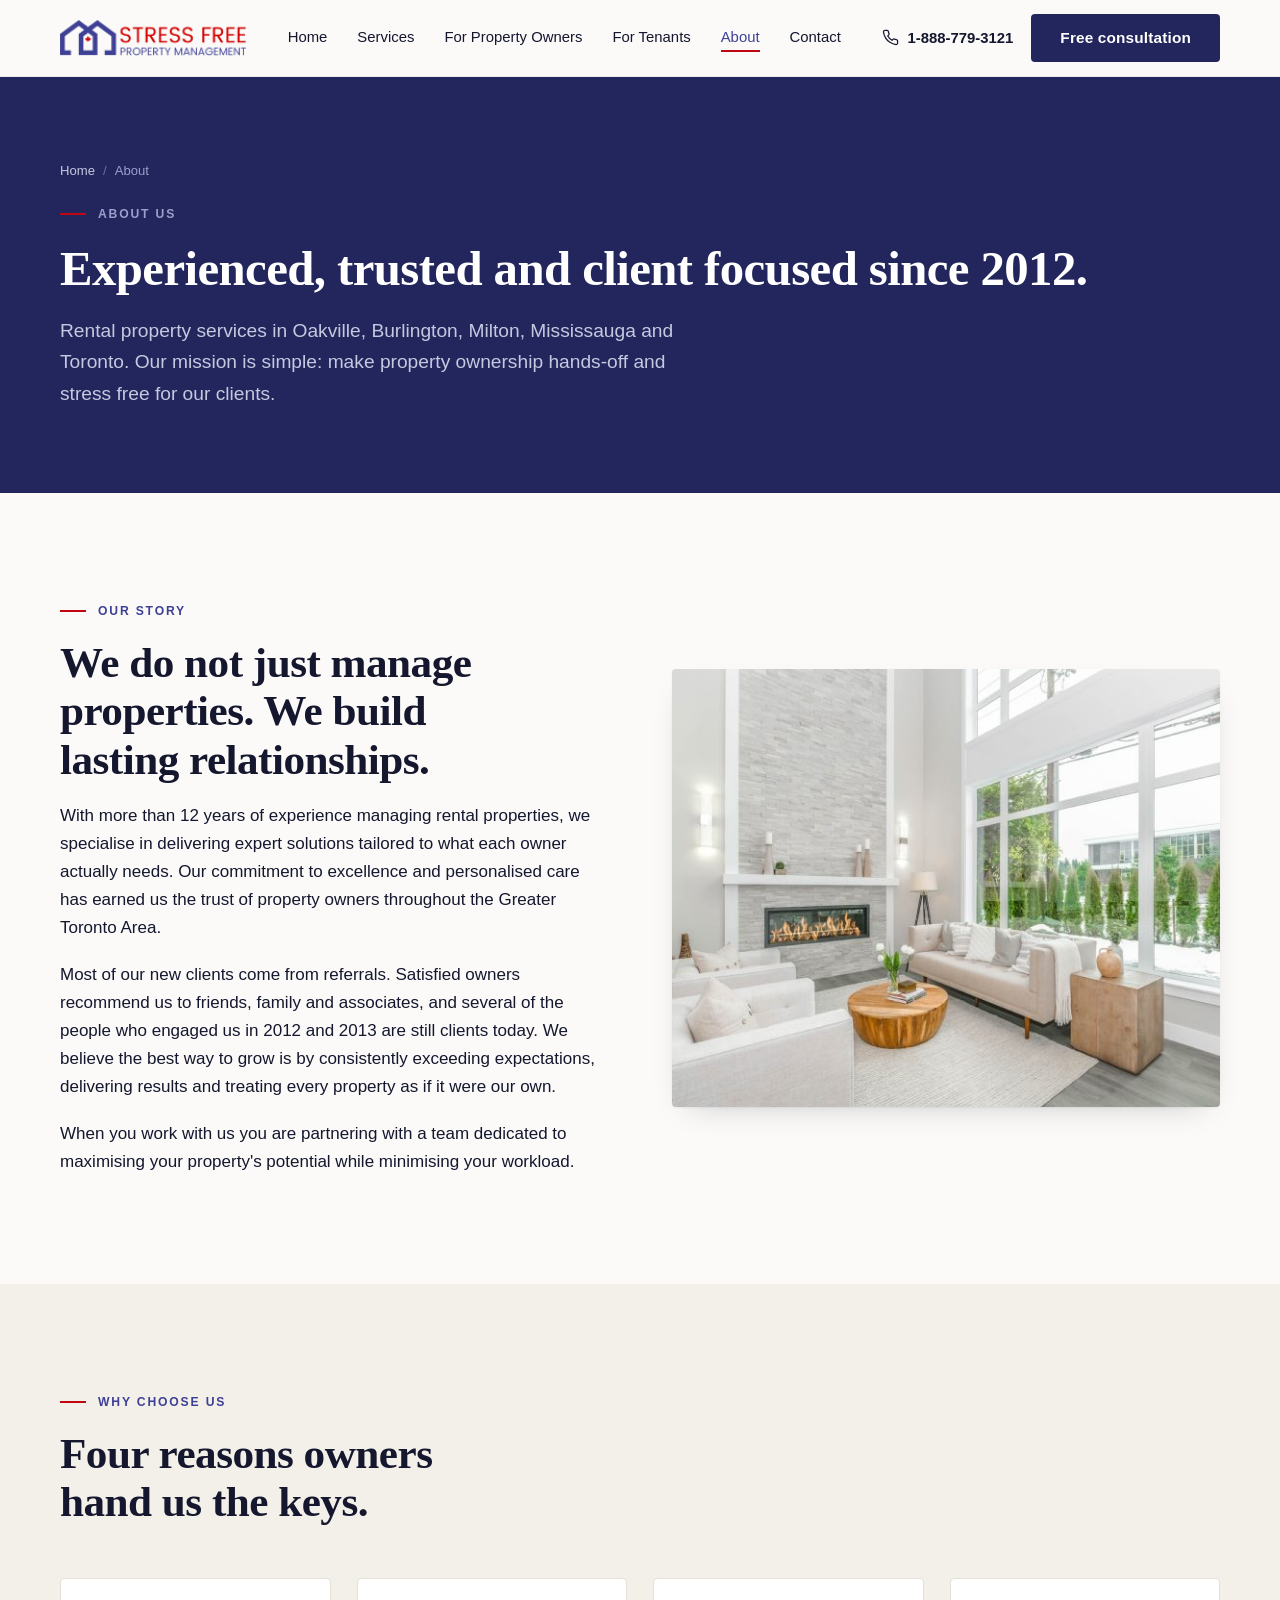
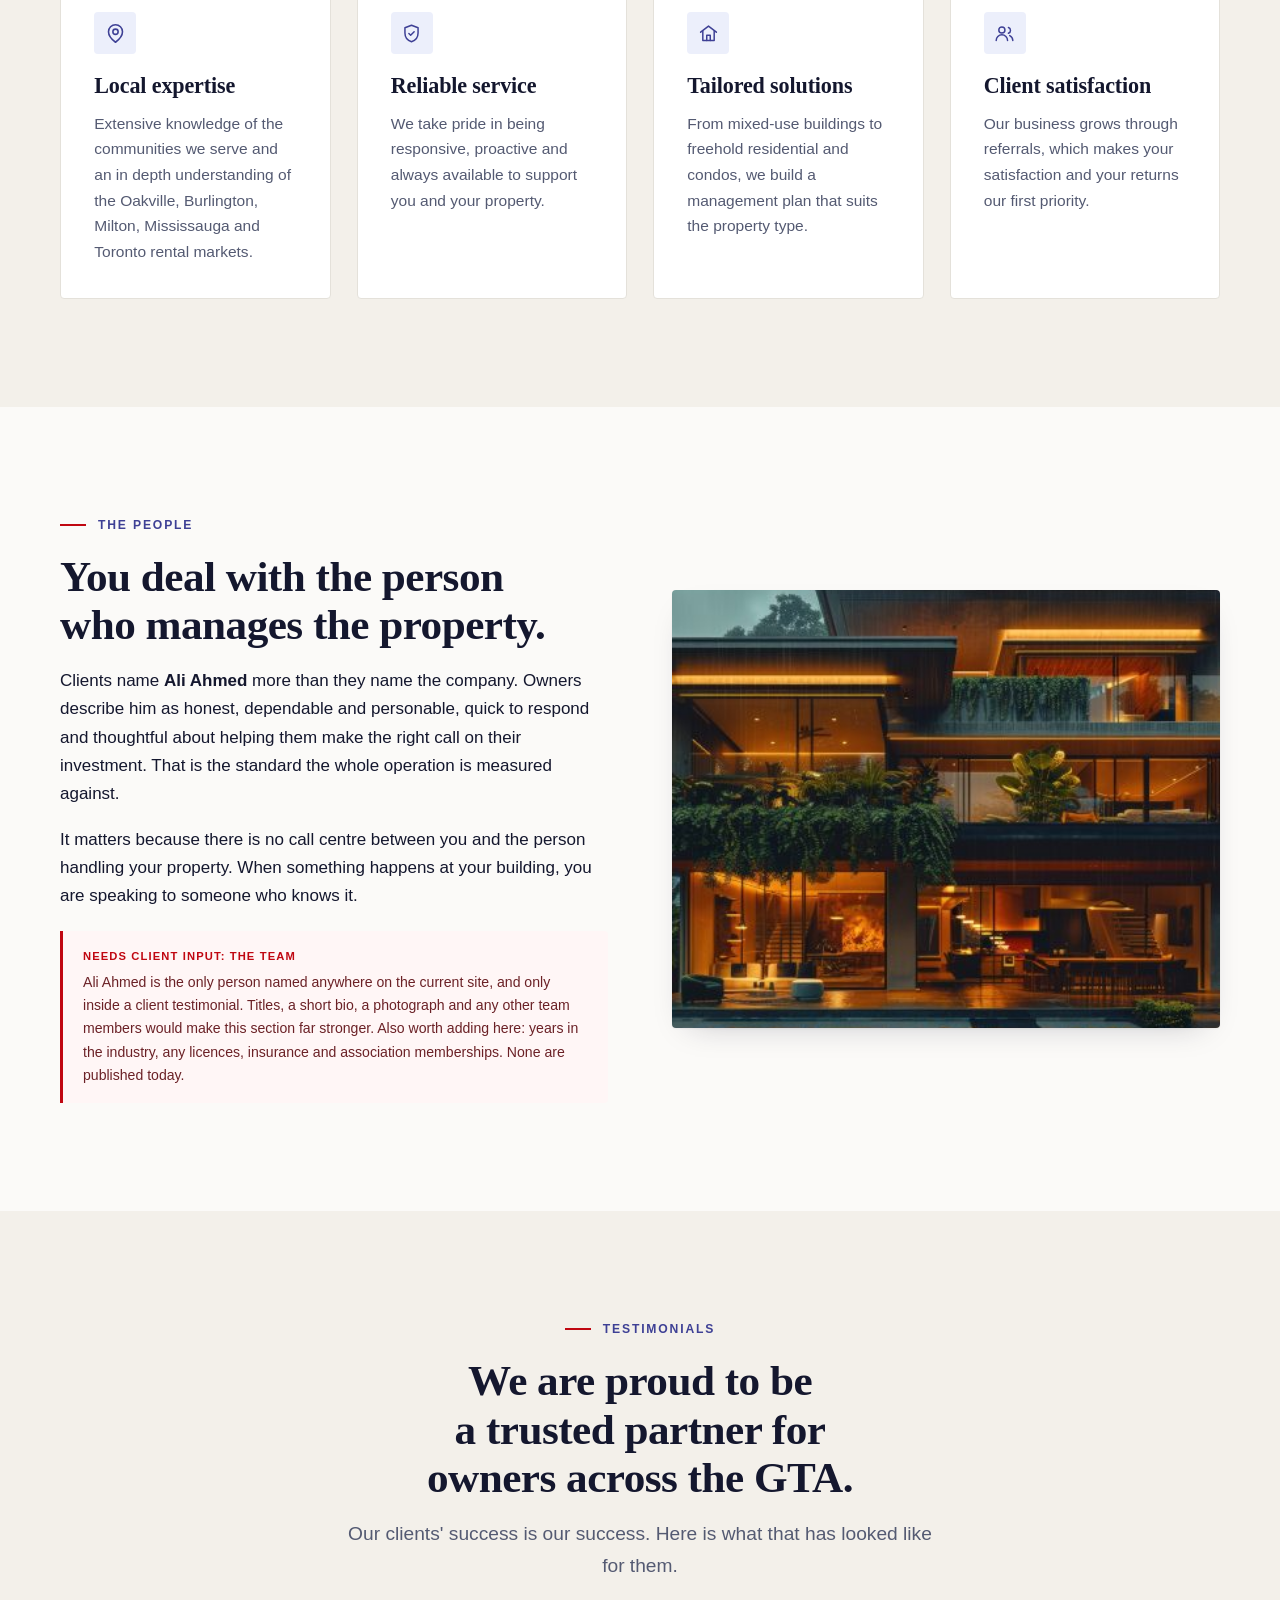
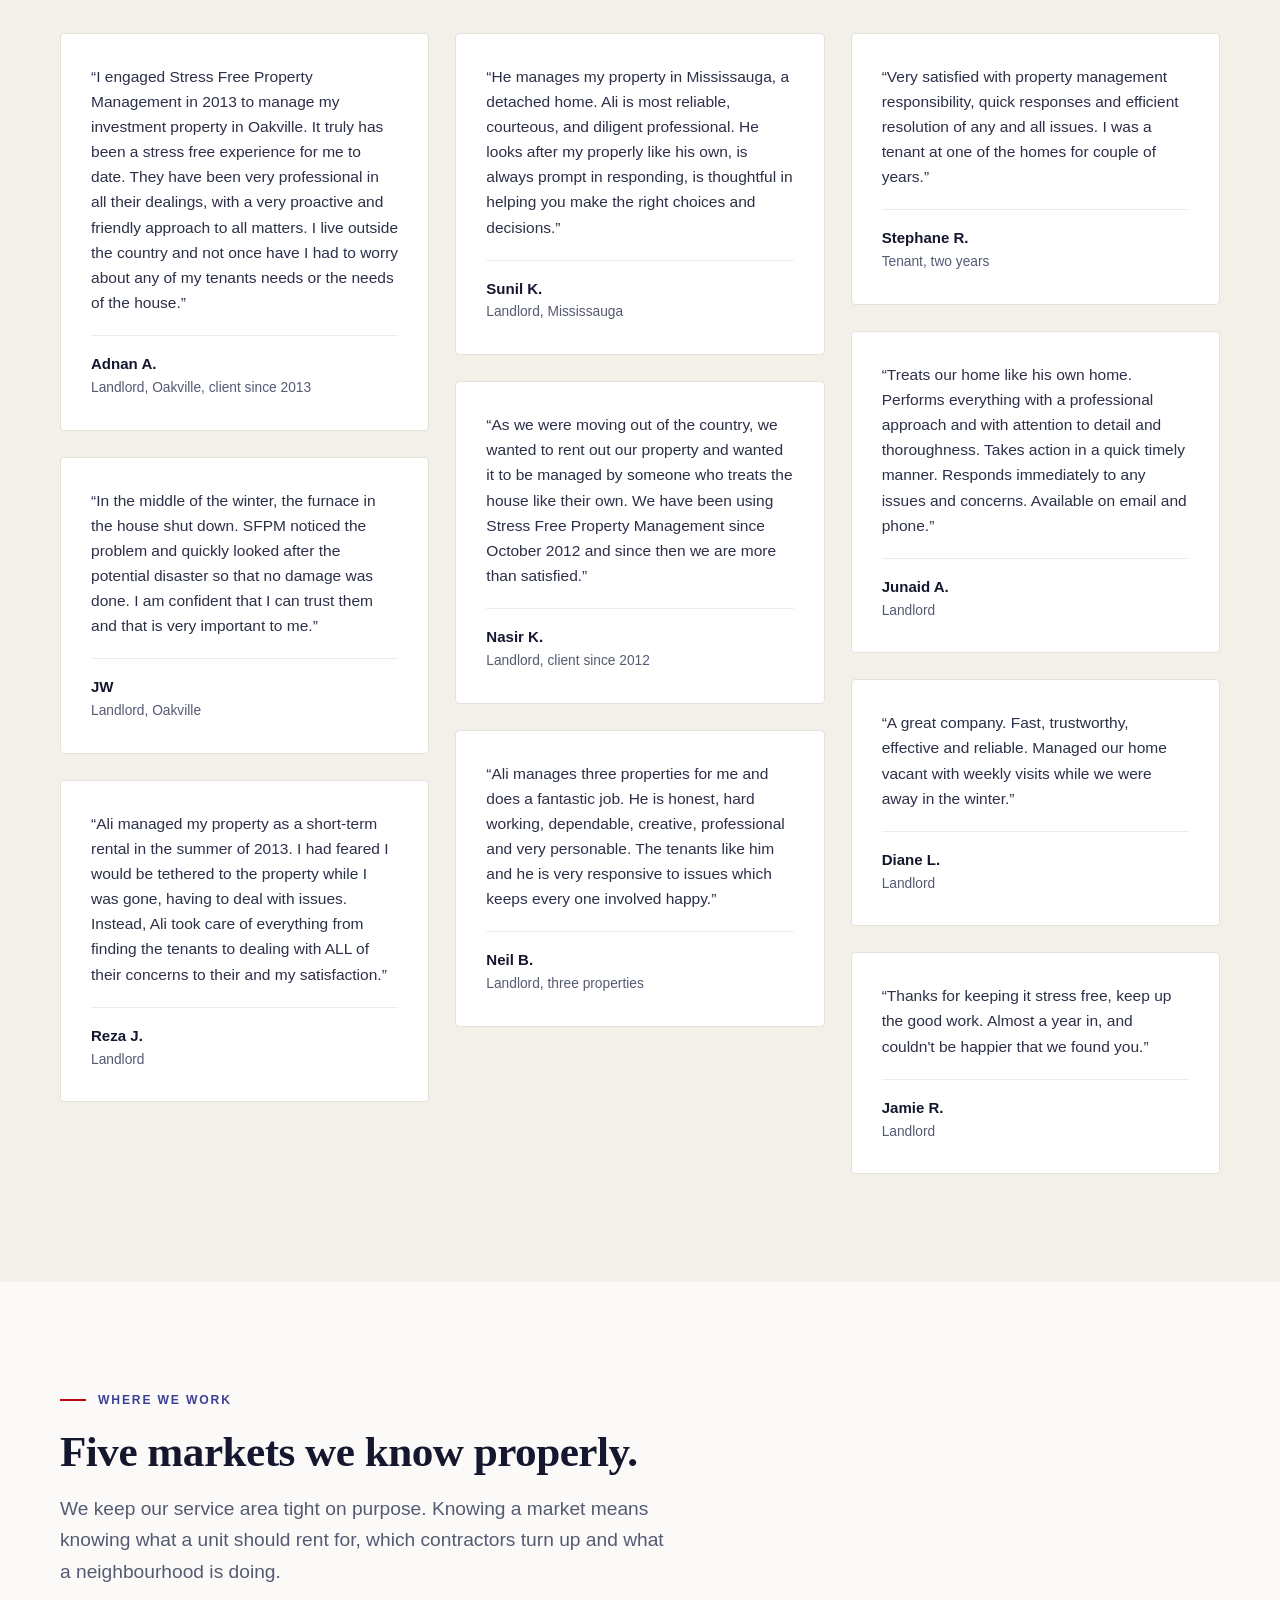
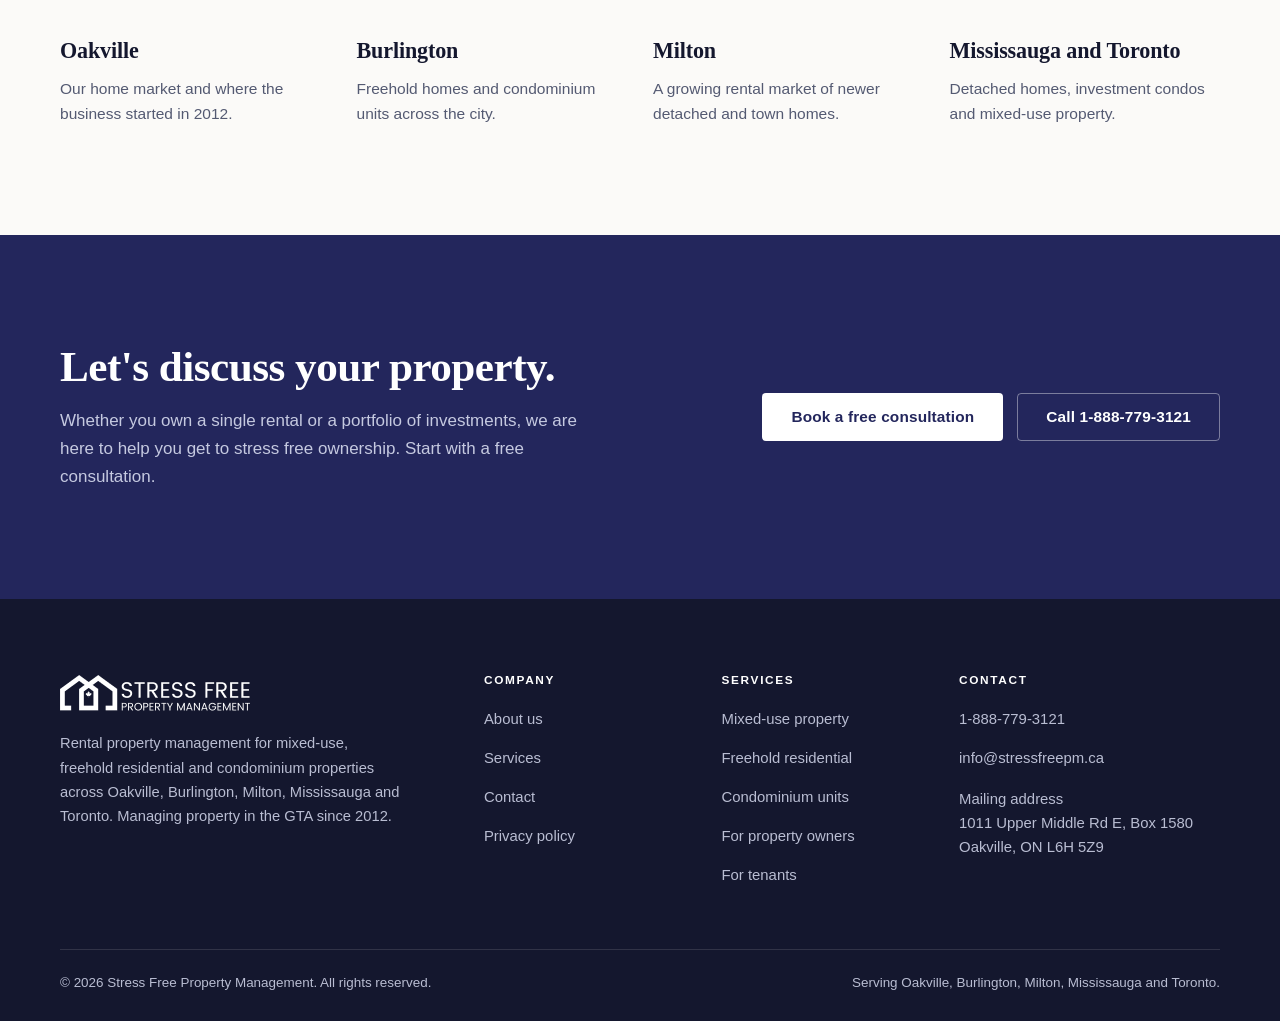
==== about.html @ bcfaf3e9 "Stress Free Property Management - proposed website" ====
<!DOCTYPE html>
<html lang="en-CA">
<head>
<meta charset="utf-8">
<meta name="viewport" content="width=device-width, initial-scale=1">
<title>About Stress Free Property Management | Oakville &amp; GTA Since 2012</title>
<meta name="description" content="Rental property management in Oakville, Burlington, Milton, Mississauga and Toronto since 2012. Referral led, client focused, and trusted by owners who live across the world.">
<link rel="canonical" href="https://stressfreepm.ca/about.html">
<meta name="theme-color" content="#23265c">
<link rel="icon" href="assets/images/favicon.png" type="image/png">

<meta property="og:type" content="website">
<meta property="og:site_name" content="Stress Free Property Management">
<meta property="og:locale" content="en_CA">
<meta property="og:title" content="About Stress Free Property Management | Oakville &amp; GTA Since 2012">
<meta property="og:description" content="Rental property management in Oakville, Burlington, Milton, Mississauga and Toronto since 2012. Referral led, client focused, and trusted by owners who live across the world.">
<meta property="og:url" content="https://stressfreepm.ca/about.html">
<meta property="og:image" content="https://stressfreepm.ca/assets/images/social-preview.jpg">
<meta property="og:image:width" content="1200">
<meta property="og:image:height" content="630">
<meta property="og:image:alt" content="Stress Free Property Management, rental property management across Oakville and the GTA">
<meta name="twitter:card" content="summary_large_image">
<meta name="twitter:title" content="About Stress Free Property Management | Oakville &amp; GTA Since 2012">
<meta name="twitter:description" content="Rental property management in Oakville, Burlington, Milton, Mississauga and Toronto since 2012. Referral led, client focused, and trusted by owners who live across the world.">
<meta name="twitter:image" content="https://stressfreepm.ca/assets/images/social-preview.jpg">

<link rel="stylesheet" href="assets/css/styles.css">
  <script type="application/ld+json">
  {
    "@context": "https://schema.org",
    "@type": "RealEstateAgent",
    "@id": "https://stressfreepm.ca/#organisation",
    "name": "Stress Free Property Management",
    "legalName": "Stress Free Property Management Inc.",
    "description": "Rental property management for mixed-use, freehold residential and condominium properties in Oakville, Burlington, Milton, Mississauga and Toronto.",
    "url": "https://stressfreepm.ca/",
    "telephone": "+1-888-779-3121",
    "email": "info@stressfreepm.ca",
    "logo": "https://stressfreepm.ca/assets/images/logo.png",
    "image": "https://stressfreepm.ca/assets/images/social-preview.jpg",
    "foundingDate": "2012",
    "priceRange": "$$",
    "address": {
      "@type": "PostalAddress",
      "streetAddress": "1011 Upper Middle Rd E, Box 1580",
      "addressLocality": "Oakville",
      "addressRegion": "ON",
      "postalCode": "L6H 5Z9",
      "addressCountry": "CA"
    },
    "areaServed": [
      { "@type": "City", "name": "Oakville" },
      { "@type": "City", "name": "Burlington" },
      { "@type": "City", "name": "Milton" },
      { "@type": "City", "name": "Mississauga" },
      { "@type": "City", "name": "Toronto" }
    ],
    "knowsAbout": ["Rental property management", "Tenant screening", "Rent collection", "Property maintenance coordination"],
    "hasOfferCatalog": {
      "@type": "OfferCatalog",
      "name": "Property management services",
      "itemListElement": [
        { "@type": "Offer", "itemOffered": { "@type": "Service", "name": "Mixed-use property management" } },
        { "@type": "Offer", "itemOffered": { "@type": "Service", "name": "Freehold residential management" } },
        { "@type": "Offer", "itemOffered": { "@type": "Service", "name": "Condominium unit management" } }
      ]
    }
  }
  </script>
  <script type="application/ld+json">
  {
    "@context": "https://schema.org",
    "@type": "BreadcrumbList",
    "itemListElement": [
      { "@type": "ListItem", "position": 1, "name": "Home", "item": "https://stressfreepm.ca/" },
      { "@type": "ListItem", "position": 2, "name": "About", "item": "https://stressfreepm.ca/about.html" }
    ]
  }
  </script>
</head>
<body>
  <a class="skip-link" href="#main">Skip to main content</a>

  <header class="site-header">
    <div class="shell header-inner">
      <a class="brand" href="index.html" aria-label="Stress Free Property Management, home">
        <img src="assets/images/logo.png" alt="Stress Free Property Management" width="178" height="34">
      </a>

      <nav class="nav" id="primary-nav" aria-label="Primary">
          <a href="index.html">Home</a>
          <a href="services.html">Services</a>
          <a href="property-owners.html">For Property Owners</a>
          <a href="tenants.html">For Tenants</a>
          <a href="about.html" aria-current="page">About</a>
          <a href="contact.html">Contact</a>
        <a class="btn btn--primary" href="contact.html">Book a free consultation</a>
      </nav>

      <div class="header-actions">
        <a class="header-phone" href="tel:+18887793121" aria-label="Call Stress Free Property Management on 1-888-779-3121"><svg viewBox="0 0 24 24" fill="none" stroke="currentColor" stroke-width="1.8" stroke-linecap="round" stroke-linejoin="round" aria-hidden="true"><path d="M22 16.9v3a2 2 0 0 1-2.2 2 19.8 19.8 0 0 1-8.6-3.1 19.5 19.5 0 0 1-6-6A19.8 19.8 0 0 1 2.1 4.2 2 2 0 0 1 4.1 2h3a2 2 0 0 1 2 1.7c.1 1 .4 1.9.7 2.8a2 2 0 0 1-.4 2.1L8.1 9.9a16 16 0 0 0 6 6l1.3-1.3a2 2 0 0 1 2.1-.4c.9.3 1.8.6 2.8.7a2 2 0 0 1 1.7 2Z"/></svg><span>1-888-779-3121</span></a>
        <a class="btn btn--primary" href="contact.html" data-header-cta>Free consultation</a>
        <button class="nav-toggle" type="button" aria-expanded="false" aria-controls="primary-nav" aria-label="Open the main menu">
          <svg width="20" height="14" viewBox="0 0 20 14" fill="none" stroke="currentColor" stroke-width="2" stroke-linecap="round" aria-hidden="true"><path d="M1 1h18M1 7h18M1 13h18"/></svg>
        </button>
      </div>
    </div>
  </header>

  <main id="main">
  <section class="page-head">
    <div class="shell">
      <p class="breadcrumb"><a href="index.html">Home</a><span>/</span>About</p>
      <p class="eyebrow">About us</p>
      <h1>Experienced, trusted and client focused since 2012.</h1>
      <p class="lede">Rental property services in Oakville, Burlington, Milton, Mississauga and Toronto. Our mission is simple: make property ownership hands-off and stress free for our clients.</p>
    </div>
  </section>
  <section class="section">
    <div class="shell split">
      <div>
        <p class="eyebrow">Our story</p>
        <h2>We do not just manage properties. We build lasting relationships.</h2>
        <p>With more than 12 years of experience managing rental properties, we specialise in delivering expert
          solutions tailored to what each owner actually needs. Our commitment to excellence and personalised
          care has earned us the trust of property owners throughout the Greater Toronto Area.</p>
        <p>Most of our new clients come from referrals. Satisfied owners recommend us to friends, family and
          associates, and several of the people who engaged us in 2012 and 2013 are still clients today. We
          believe the best way to grow is by consistently exceeding expectations, delivering results and
          treating every property as if it were our own.</p>
        <p>When you work with us you are partnering with a team dedicated to maximising your property's
          potential while minimising your workload.</p>
      </div>
      <div class="split-media">
        <img src="assets/images/living-room-interior.jpg"
             alt="A bright living space in a property under our management"
             width="900" height="778" loading="lazy">
      </div>
    </div>
  </section>

  <section class="section section--sand">
    <div class="shell">
      <div class="section-head">
        <p class="eyebrow">Why choose us</p>
        <h2>Four reasons owners hand us the keys.</h2>
      </div>
      <div class="grid grid--4">
        <article class="card">
          <div class="card-icon"><svg viewBox="0 0 24 24" fill="none" stroke="currentColor" stroke-width="1.8" stroke-linecap="round" stroke-linejoin="round" aria-hidden="true"><path d="M20 10c0 6-8 12-8 12s-8-6-8-12a8 8 0 0 1 16 0Z"/><circle cx="12" cy="10" r="3"/></svg></div>
          <h3>Local expertise</h3>
          <p>Extensive knowledge of the communities we serve and an in depth understanding of the Oakville,
            Burlington, Milton, Mississauga and Toronto rental markets.</p>
        </article>
        <article class="card">
          <div class="card-icon"><svg viewBox="0 0 24 24" fill="none" stroke="currentColor" stroke-width="1.7" stroke-linecap="round" stroke-linejoin="round" aria-hidden="true"><path d="M12 2.5 4.5 5.5v6c0 4.7 3.2 8.6 7.5 10 4.3-1.4 7.5-5.3 7.5-10v-6Z"/><path d="m9 12 2 2 4-4"/></svg></div>
          <h3>Reliable service</h3>
          <p>We take pride in being responsive, proactive and always available to support you and your
            property.</p>
        </article>
        <article class="card">
          <div class="card-icon"><svg viewBox="0 0 24 24" fill="none" stroke="currentColor" stroke-width="1.7" stroke-linecap="round" stroke-linejoin="round" aria-hidden="true"><path d="m3 10.5 9-7 9 7"/><path d="M5.5 9.3V20h13V9.3"/><path d="M10 20v-6h4v6"/></svg></div>
          <h3>Tailored solutions</h3>
          <p>From mixed-use buildings to freehold residential and condos, we build a management plan that suits
            the property type.</p>
        </article>
        <article class="card">
          <div class="card-icon"><svg viewBox="0 0 24 24" fill="none" stroke="currentColor" stroke-width="1.7" stroke-linecap="round" stroke-linejoin="round" aria-hidden="true"><circle cx="9" cy="8" r="3.5"/><path d="M2.5 20a6.5 6.5 0 0 1 13 0"/><path d="M16.5 5.2a3.5 3.5 0 0 1 0 6.6"/><path d="M18 14.4a6.5 6.5 0 0 1 3.5 5.6"/></svg></div>
          <h3>Client satisfaction</h3>
          <p>Our business grows through referrals, which makes your satisfaction and your returns our first
            priority.</p>
        </article>
      </div>
    </div>
  </section>

  <section class="section">
    <div class="shell split split--reverse">
      <div class="split-media">
        <img src="assets/images/building-evening.jpg"
             alt="An evening view of a mixed-use building of the type we manage in the GTA"
             width="760" height="829" loading="lazy">
      </div>
      <div>
        <p class="eyebrow">The people</p>
        <h2>You deal with the person who manages the property.</h2>
        <p>Clients name <strong>Ali Ahmed</strong> more than they name the company. Owners describe him as
          honest, dependable and personable, quick to respond and thoughtful about helping them make the right
          call on their investment. That is the standard the whole operation is measured against.</p>
        <p>It matters because there is no call centre between you and the person handling your property. When
          something happens at your building, you are speaking to someone who knows it.</p>
      <div class="needs-input">
        <strong>Needs client input: the team</strong>
        <p>Ali Ahmed is the only person named anywhere on the current site, and only inside a client testimonial. Titles, a short bio, a photograph and any other team members would make this section far stronger. Also worth adding here: years in the industry, any licences, insurance and association memberships. None are published today.</p>
      </div>
      </div>
    </div>
  </section>

  <section class="section section--sand" id="testimonials">
    <div class="shell">
      <div class="section-head section-head--center">
        <p class="eyebrow eyebrow--center">Testimonials</p>
        <h2>We are proud to be a trusted partner for owners across the GTA.</h2>
        <p class="lede">Our clients' success is our success. Here is what that has looked like for them.</p>
      </div>
      <div class="quote-grid">
        <figure class="quote">
          <blockquote><p>I engaged Stress Free Property Management in 2013 to manage my investment property in Oakville. It
        truly has been a stress free experience for me to date. They have been very professional in all their
        dealings, with a very proactive and friendly approach to all matters. I live outside the country and not
        once have I had to worry about any of my tenants needs or the needs of the house.</p></blockquote>
          <figcaption><strong>Adnan A.</strong>Landlord, Oakville, client since 2013</figcaption>
        </figure>
        <figure class="quote">
          <blockquote><p>In the middle of the winter, the furnace in the house shut down. SFPM noticed the problem and quickly
        looked after the potential disaster so that no damage was done. I am confident that I can trust them and
        that is very important to me.</p></blockquote>
          <figcaption><strong>JW</strong>Landlord, Oakville</figcaption>
        </figure>
        <figure class="quote">
          <blockquote><p>Ali managed my property as a short-term rental in the summer of 2013. I had feared I would be
        tethered to the property while I was gone, having to deal with issues. Instead, Ali took care of
        everything from finding the tenants to dealing with ALL of their concerns to their and my satisfaction.</p></blockquote>
          <figcaption><strong>Reza J.</strong>Landlord</figcaption>
        </figure>
        <figure class="quote">
          <blockquote><p>He manages my property in Mississauga, a detached home. Ali is most reliable, courteous, and
        diligent professional. He looks after my properly like his own, is always prompt in responding, is
        thoughtful in helping you make the right choices and decisions.</p></blockquote>
          <figcaption><strong>Sunil K.</strong>Landlord, Mississauga</figcaption>
        </figure>
        <figure class="quote">
          <blockquote><p>As we were moving out of the country, we wanted to rent out our property and wanted it to be managed
        by someone who treats the house like their own. We have been using Stress Free Property Management since
        October 2012 and since then we are more than satisfied.</p></blockquote>
          <figcaption><strong>Nasir K.</strong>Landlord, client since 2012</figcaption>
        </figure>
        <figure class="quote">
          <blockquote><p>Ali manages three properties for me and does a fantastic job. He is honest, hard working, dependable,
        creative, professional and very personable. The tenants like him and he is very responsive to issues
        which keeps every one involved happy.</p></blockquote>
          <figcaption><strong>Neil B.</strong>Landlord, three properties</figcaption>
        </figure>
        <figure class="quote">
          <blockquote><p>Very satisfied with property management responsibility, quick responses and efficient resolution
        of any and all issues. I was a tenant at one of the homes for couple of years.</p></blockquote>
          <figcaption><strong>Stephane R.</strong>Tenant, two years</figcaption>
        </figure>
        <figure class="quote">
          <blockquote><p>Treats our home like his own home. Performs everything with a professional approach and with
        attention to detail and thoroughness. Takes action in a quick timely manner. Responds immediately to any
        issues and concerns. Available on email and phone.</p></blockquote>
          <figcaption><strong>Junaid A.</strong>Landlord</figcaption>
        </figure>
        <figure class="quote">
          <blockquote><p>A great company. Fast, trustworthy, effective and reliable. Managed our home vacant with weekly
        visits while we were away in the winter.</p></blockquote>
          <figcaption><strong>Diane L.</strong>Landlord</figcaption>
        </figure>
        <figure class="quote">
          <blockquote><p>Thanks for keeping it stress free, keep up the good work. Almost a year in, and couldn't be happier
        that we found you.</p></blockquote>
          <figcaption><strong>Jamie R.</strong>Landlord</figcaption>
        </figure>
      </div>
    </div>
  </section>

  <section class="section">
    <div class="shell">
      <div class="section-head">
        <p class="eyebrow">Where we work</p>
        <h2>Five markets we know properly.</h2>
        <p class="lede">We keep our service area tight on purpose. Knowing a market means knowing what a unit
          should rent for, which contractors turn up and what a neighbourhood is doing.</p>
      </div>
      <div class="grid grid--4">
        <div class="card card--plain"><h3>Oakville</h3><p>Our home market and where the business started in 2012.</p></div>
        <div class="card card--plain"><h3>Burlington</h3><p>Freehold homes and condominium units across the city.</p></div>
        <div class="card card--plain"><h3>Milton</h3><p>A growing rental market of newer detached and town homes.</p></div>
        <div class="card card--plain"><h3>Mississauga and Toronto</h3><p>Detached homes, investment condos and mixed-use property.</p></div>
      </div>
    </div>
  </section>
  <section class="section cta-band">
    <div class="shell cta-inner">
      <div>
        <h2>Let's discuss your property.</h2>
        <p>Whether you own a single rental or a portfolio of investments, we are here to help you get to stress free ownership. Start with a free consultation.</p>
      </div>
      <div class="btn-row">
        <a class="btn btn--light" href="contact.html">Book a free consultation</a>
        <a class="btn btn--onDark" href="tel:+18887793121">Call 1-888-779-3121</a>
      </div>
    </div>
  </section>
  </main>

  <footer class="site-footer">
    <div class="shell">
      <div class="footer-grid">
        <div>
          <img src="assets/images/logo-reversed.png" alt="Stress Free Property Management" width="190" height="36">
          <p class="footer-about">Rental property management for mixed-use, freehold residential and condominium
            properties across Oakville, Burlington, Milton, Mississauga and Toronto. Managing property in the GTA
            since 2012.</p>
        </div>

        <div>
          <h2>Company</h2>
          <ul>
            <li><a href="about.html">About us</a></li>
            <li><a href="services.html">Services</a></li>
            <li><a href="contact.html">Contact</a></li>
            <li><a href="privacy-policy.html">Privacy policy</a></li>
          </ul>
        </div>

        <div>
          <h2>Services</h2>
          <ul>
            <li><a href="services.html#mixed-use">Mixed-use property</a></li>
            <li><a href="services.html#residential">Freehold residential</a></li>
            <li><a href="services.html#condominium">Condominium units</a></li>
            <li><a href="property-owners.html">For property owners</a></li>
            <li><a href="tenants.html">For tenants</a></li>
          </ul>
        </div>

        <div>
          <h2>Contact</h2>
          <ul>
            <li><a href="tel:+18887793121">1-888-779-3121</a></li>
            <li><a href="mailto:info@stressfreepm.ca">info@stressfreepm.ca</a></li>
          </ul>
          <address style="margin-top:16px">
            Mailing address<br>
            1011 Upper Middle Rd E, Box 1580<br>
            Oakville, ON L6H 5Z9
          </address>
        </div>
      </div>

      <div class="footer-bottom">
        <p>&copy; 2026 Stress Free Property Management. All rights reserved.</p>
        <p>Serving Oakville, Burlington, Milton, Mississauga and Toronto.</p>
      </div>
    </div>
  </footer>

<script src="assets/js/site.js" defer></script>
</body>
</html>
---- assets/css/styles.css ----
/* Stress Free Property Management — design system
   Brand colours sampled from the client logo: navy #3E4095, red #D20001. */

:root {
  --ink:        #14172e;
  --navy:       #23265c;
  --brand:      #3e4095;
  --brand-soft: #eceffb;
  --accent:     #c00711;
  --paper:      #fbfaf8;
  --surface:    #ffffff;
  --sand:       #f3f0ea;
  --line:       #e4e1da;
  --line-soft:  #efece6;
  --muted:      #545a72;

  --font-display: "Iowan Old Style", "Palatino Linotype", Palatino, Georgia, "Times New Roman", serif;
  --font-sans: -apple-system, BlinkMacSystemFont, "Segoe UI", Roboto, "Helvetica Neue", Arial, sans-serif;

  --shell: 1160px;
  --gutter: clamp(20px, 5vw, 56px);
  --radius: 4px;
  --shadow: 0 1px 2px rgba(20, 23, 46, .05), 0 12px 32px -18px rgba(20, 23, 46, .28);
}

*, *::before, *::after { box-sizing: border-box; }

html { -webkit-text-size-adjust: 100%; scroll-behavior: smooth; }
@media (prefers-reduced-motion: reduce) {
  html { scroll-behavior: auto; }
  *, *::before, *::after { animation-duration: .01ms !important; transition-duration: .01ms !important; }
}

body {
  margin: 0;
  overflow-x: hidden;
  background: var(--paper);
  color: var(--ink);
  font-family: var(--font-sans);
  font-size: 17px;
  line-height: 1.65;
  -webkit-font-smoothing: antialiased;
}

img { max-width: 100%; height: auto; display: block; }

h1, h2, h3, h4 {
  font-family: var(--font-display);
  font-weight: 600;
  line-height: 1.12;
  letter-spacing: -0.012em;
  margin: 0;
  text-wrap: balance;
}

h1 { font-size: clamp(2.05rem, 4.2vw, 3.05rem); }
h2 { font-size: clamp(1.85rem, 3.6vw, 2.7rem); }
h3 { font-size: clamp(1.18rem, 1.9vw, 1.38rem); letter-spacing: -0.006em; }
p  { margin: 0 0 1.1em; }
p:last-child { margin-bottom: 0; }

a { color: var(--brand); text-decoration-thickness: 1px; text-underline-offset: 3px; }
a:hover { color: var(--navy); }

:focus-visible {
  outline: 3px solid var(--brand);
  outline-offset: 3px;
  border-radius: 2px;
}

.skip-link {
  position: absolute; left: 16px; top: -60px; z-index: 200;
  background: var(--navy); color: #fff; padding: 12px 20px;
  border-radius: var(--radius); text-decoration: none; font-weight: 600;
  transition: top .15s ease;
}
.skip-link:focus { top: 16px; color: #fff; }

.shell {
  width: 100%;
  max-width: calc(var(--shell) + (var(--gutter) * 2));
  margin-inline: auto;
  padding-inline: var(--gutter);
}
.section { padding-block: clamp(60px, 8.5vw, 108px); }
.section--tight { padding-block: clamp(48px, 6vw, 76px); }
.section--sand { background: var(--sand); }
.section--flush-top { padding-top: 0; }
.section--paper { background: var(--surface); }

.eyebrow {
  font-family: var(--font-sans);
  font-size: .76rem;
  font-weight: 700;
  letter-spacing: .15em;
  text-transform: uppercase;
  color: var(--brand);
  margin: 0 0 18px;
  display: flex;
  align-items: center;
  gap: 12px;
}
.eyebrow::before {
  content: ""; width: 26px; height: 2px; background: var(--accent); flex: none;
}
.eyebrow--center { justify-content: center; }

.lede { font-size: clamp(1.06rem, 1.6vw, 1.2rem); color: var(--muted); max-width: 62ch; }

/* ---------- buttons ---------- */
.btn {
  display: inline-flex; align-items: center; justify-content: center; gap: 10px;
  padding: 15px 28px;
  font: 600 .96rem/1 var(--font-sans);
  letter-spacing: .01em;
  border-radius: var(--radius);
  border: 1px solid transparent;
  text-decoration: none;
  cursor: pointer;
  transition: background-color .18s ease, color .18s ease, border-color .18s ease, transform .18s ease;
}
.btn:hover { transform: translateY(-1px); }
.btn--primary { background: var(--navy); color: #fff; }
.btn--primary:hover { background: var(--brand); color: #fff; }
.btn--ghost { border-color: rgba(20,23,46,.22); color: var(--ink); background: transparent; }
.btn--ghost:hover { border-color: var(--navy); background: var(--surface); color: var(--ink); }
.btn--light { background: #fff; color: var(--navy); }
.btn--light:hover { background: var(--brand-soft); color: var(--navy); }
.btn--onDark {
  border-color: rgba(255,255,255,.4); color: #fff; background: transparent;
}
.btn--onDark:hover { background: rgba(255,255,255,.1); color: #fff; border-color: #fff; }
.btn-row { display: flex; flex-wrap: wrap; gap: 14px; }

.arrow-link {
  display: inline-flex; align-items: center; gap: 8px;
  font: 600 .92rem/1 var(--font-sans);
  color: var(--brand); text-decoration: none;
}
.arrow-link::after { content: "\2192"; transition: transform .18s ease; }
.arrow-link:hover::after { transform: translateX(4px); }

/* ---------- header ---------- */
.site-header {
  position: sticky; top: 0; z-index: 100;
  background: rgba(251, 250, 248, .93);
  backdrop-filter: saturate(160%) blur(10px);
  border-bottom: 1px solid var(--line-soft);
}
.header-inner {
  display: flex; align-items: center; justify-content: space-between;
  gap: 24px; min-height: 76px;
}
.brand { display: inline-flex; align-items: center; flex: none; }
.brand img { width: 186px; }

.nav { display: flex; align-items: center; gap: 30px; }
.nav a {
  font: 500 .93rem/1 var(--font-sans);
  color: var(--ink);
  text-decoration: none;
  padding: 6px 0;
  border-bottom: 2px solid transparent;
}
.nav a:hover { color: var(--brand); }
.nav a[aria-current="page"] { color: var(--brand); border-bottom-color: var(--accent); }

.header-actions { display: flex; align-items: center; gap: 18px; flex: none; }
.header-phone {
  font: 600 .93rem/1 var(--font-sans);
  color: var(--ink); text-decoration: none;
  display: inline-flex; align-items: center; gap: 8px; white-space: nowrap;
}
.header-phone:hover { color: var(--brand); }
.header-phone svg { flex: none; width: 17px; height: 17px; }

.nav-toggle {
  display: none;
  background: transparent; border: 1px solid var(--line);
  border-radius: var(--radius);
  padding: 10px 12px; cursor: pointer; color: var(--ink);
}

@media (max-width: 960px) {
  .nav-toggle { display: inline-flex; }
  .header-actions [data-header-cta] { display: none; }
  .header-actions .header-phone {
    border: 1px solid var(--line); border-radius: var(--radius);
    padding: 10px 12px;
  }
  .nav {
    position: absolute; left: 0; right: 0; top: 100%;
    flex-direction: column; align-items: stretch; gap: 0;
    background: var(--surface);
    border-bottom: 1px solid var(--line);
    padding: 8px var(--gutter) 22px;
    box-shadow: var(--shadow);
  }
  .nav[hidden] { display: none; }
  .nav a { padding: 14px 0; border-bottom: 1px solid var(--line-soft); }
  .nav a[aria-current="page"] { border-bottom-color: var(--line-soft); }
  .nav .btn { margin-top: 16px; }
  .nav a.btn--primary { color: #fff; border-bottom-color: transparent; }
  .nav a.btn--primary:hover { color: #fff; }
}
@media (min-width: 961px) {
  .nav[hidden] { display: flex; }
  .nav .btn { display: none; }
}

/* ---------- hero ---------- */
.hero { background: var(--surface); border-bottom: 1px solid var(--line-soft); }
.hero-grid {
  display: grid; grid-template-columns: 1.05fr .95fr;
  gap: clamp(32px, 5vw, 72px); align-items: center;
  padding-block: clamp(52px, 7vw, 96px);
}
.hero h1 { margin-bottom: 22px; max-width: 18ch; }
.hero .lede { margin-bottom: 30px; }
.hero-figure { position: relative; }
.hero-figure img {
  width: 100%; border-radius: var(--radius);
  aspect-ratio: 4 / 4.05; object-fit: cover; object-position: center 55%;
  box-shadow: var(--shadow);
}
.hero-badge {
  position: absolute; left: -22px; bottom: 30px;
  background: var(--navy); color: #fff;
  padding: 20px 26px; border-radius: var(--radius);
  box-shadow: 0 18px 40px -22px rgba(20,23,46,.7);
  max-width: 220px;
}
.hero-badge strong {
  display: block; font-family: var(--font-display);
  font-size: 2.1rem; line-height: 1; margin-bottom: 6px;
}
.hero-badge span { font-size: .82rem; color: #c8cce4; line-height: 1.4; display: block; }

.hero-meta {
  display: flex; flex-wrap: wrap; gap: 8px 26px;
  border-top: 1px solid var(--line);
  padding-top: 22px; margin-top: 30px;
  font-size: .87rem; color: var(--muted);
}
.hero-meta span { display: inline-flex; align-items: center; gap: 8px; }
.hero-meta span::before {
  content: ""; width: 5px; height: 5px; border-radius: 50%; background: var(--accent); flex: none;
}

@media (max-width: 620px) {
  .brand img { width: 150px; }
  .header-inner { min-height: 66px; gap: 12px; }
  .header-actions { gap: 10px; }
  .header-actions .header-phone span { display: none; }
  .header-actions .header-phone { padding: 10px 11px; }
}

@media (max-width: 860px) {
  .hero-grid { grid-template-columns: 1fr; }
  .hero-figure { order: -1; }
  .hero-figure img { aspect-ratio: 16 / 10; }
  .hero-badge { left: auto; right: 14px; bottom: 14px; padding: 16px 20px; }
  .hero-badge strong { font-size: 1.7rem; }
}

/* ---------- page header (interior pages) ---------- */
.page-head {
  background: var(--navy); color: #fff;
  padding-block: clamp(52px, 6.5vw, 88px);
}
.page-head h1 { color: #fff; margin-bottom: 18px; }
.page-head .lede { color: #c5c9e0; }
.page-head .eyebrow { color: #9aa0cc; }
.breadcrumb { font-size: .82rem; color: #9aa0cc; margin: 0 0 22px; }
.breadcrumb a { color: #c5c9e0; text-decoration: none; }
.breadcrumb a:hover { color: #fff; text-decoration: underline; }
.breadcrumb span { padding: 0 8px; opacity: .6; }

/* ---------- grids & cards ---------- */
.section-head { max-width: 64ch; margin-bottom: clamp(34px, 4vw, 52px); }
.section-head--center { margin-inline: auto; text-align: center; }
.section-head--center .lede { margin-inline: auto; }
.section-head h2 { margin-bottom: 16px; }

.grid { display: grid; gap: clamp(18px, 2.2vw, 26px); }
.grid--3 { grid-template-columns: repeat(3, 1fr); }
.grid--2 { grid-template-columns: repeat(2, 1fr); }
.grid--4 { grid-template-columns: repeat(4, 1fr); }
@media (max-width: 900px) { .grid--3, .grid--4 { grid-template-columns: repeat(2, 1fr); } }
@media (max-width: 620px) { .grid--2, .grid--3, .grid--4 { grid-template-columns: 1fr; } }

.card {
  background: var(--surface);
  border: 1px solid var(--line);
  border-radius: var(--radius);
  padding: clamp(26px, 2.6vw, 34px);
  display: flex; flex-direction: column;
  transition: border-color .18s ease, box-shadow .18s ease, transform .18s ease;
}
.card:hover { border-color: #cfcbc2; box-shadow: var(--shadow); transform: translateY(-2px); }
.card h3 { margin-bottom: 12px; }
.card p { color: var(--muted); font-size: .97rem; }
.card .arrow-link { margin-top: auto; padding-top: 20px; }

.card-icon {
  width: 42px; height: 42px; margin-bottom: 20px;
  display: grid; place-items: center;
  border-radius: var(--radius);
  background: var(--brand-soft); color: var(--brand);
}
.card-icon svg { width: 21px; height: 21px; }

.card--plain { background: transparent; border: 0; padding: 0; }
.card--plain:hover { transform: none; box-shadow: none; }

/* numbered steps */
.step { border-top: 2px solid var(--ink); padding-top: 20px; }
.step .step-num {
  font: 700 .74rem/1 var(--font-sans); letter-spacing: .14em;
  color: var(--accent); display: block; margin-bottom: 14px;
}
.step h3 { margin-bottom: 10px; font-size: 1.1rem; }
.step p { color: var(--muted); font-size: .95rem; margin: 0; }

/* stat row */
.stats {
  display: grid; grid-template-columns: repeat(4, 1fr);
  border: 1px solid var(--line); border-radius: var(--radius);
  background: var(--surface); overflow: hidden;
}
.stat { padding: clamp(24px, 2.6vw, 32px); border-right: 1px solid var(--line); }
.stat:last-child { border-right: 0; }
.stat strong {
  display: block; white-space: nowrap; font-family: var(--font-display);
  font-size: clamp(1.9rem, 3vw, 2.5rem); line-height: 1; margin-bottom: 10px; color: var(--navy);
}
.stat span { font-size: .87rem; color: var(--muted); line-height: 1.45; display: block; }
@media (max-width: 860px) {
  .stats { grid-template-columns: repeat(2, 1fr); }
  .stat:nth-child(2) { border-right: 0; }
  .stat:nth-child(-n+2) { border-bottom: 1px solid var(--line); }
}
@media (max-width: 460px) {
  .stats { grid-template-columns: 1fr; }
  .stat { border-right: 0; border-bottom: 1px solid var(--line); }
  .stat:last-child { border-bottom: 0; }
}

/* split feature */
.split {
  display: grid; grid-template-columns: 1fr 1fr;
  gap: clamp(32px, 5vw, 72px); align-items: center;
}
.split--reverse .split-media { order: 2; }
.split h2 { margin-bottom: 18px; }
.split-media img {
  width: 100%; border-radius: var(--radius);
  aspect-ratio: 5 / 4; object-fit: cover; box-shadow: var(--shadow);
}
@media (max-width: 860px) {
  .split { grid-template-columns: 1fr; }
  .split--reverse .split-media { order: 0; }
  .split-media img { aspect-ratio: 16 / 10; }
}

/* checklist */
.checklist { list-style: none; margin: 0; padding: 0; display: grid; gap: 14px; }
.checklist li {
  display: grid; grid-template-columns: 22px 1fr; gap: 14px;
  align-items: start; font-size: .98rem; color: var(--muted);
}
.checklist li strong { color: var(--ink); font-weight: 600; }
.checklist svg { width: 18px; height: 18px; color: var(--brand); margin-top: 4px; }
.checklist--onDark li { color: #c5c9e0; }
.checklist--onDark li strong { color: #fff; }
.checklist--onDark svg { color: #fff; }

/* ---------- testimonials ---------- */
.quote-grid { columns: 3; column-gap: clamp(18px, 2.2vw, 26px); }
@media (max-width: 960px) { .quote-grid { columns: 2; } }
@media (max-width: 640px) { .quote-grid { columns: 1; } }

.quote {
  break-inside: avoid;
  background: var(--surface);
  border: 1px solid var(--line);
  border-radius: var(--radius);
  padding: clamp(24px, 2.4vw, 30px);
  margin: 0 0 clamp(18px, 2.2vw, 26px);
}
.quote blockquote { margin: 0 0 20px; font-size: .97rem; color: #2c3048; line-height: 1.62; }
.quote blockquote p:first-child::before { content: "\201C"; }
.quote blockquote p:last-child::after { content: "\201D"; }
.quote figcaption {
  border-top: 1px solid var(--line-soft); padding-top: 16px;
  font-size: .86rem; color: var(--muted);
}
.quote figcaption strong { display: block; color: var(--ink); font-weight: 600; font-size: .94rem; }

/* ---------- FAQ ---------- */
.faq-layout {
  display: grid;
  grid-template-columns: minmax(240px, .82fr) 1.18fr;
  gap: clamp(28px, 5vw, 76px);
  align-items: start;
}
.faq-intro h2 { margin-bottom: 18px; }
.faq-intro p { color: var(--muted); font-size: .95rem; }
@media (max-width: 860px) { .faq-layout { grid-template-columns: 1fr; } }

.faq { border-top: 1px solid var(--line); }
.faq details { border-bottom: 1px solid var(--line); }
.faq summary {
  cursor: pointer; list-style: none;
  padding: 24px 40px 24px 0; position: relative;
  font-family: var(--font-display); font-size: clamp(1.05rem, 1.7vw, 1.22rem);
  font-weight: 600; color: var(--ink);
}
.faq summary::-webkit-details-marker { display: none; }
.faq summary::after {
  content: ""; position: absolute; right: 6px; top: 50%;
  width: 11px; height: 11px; margin-top: -7px;
  border-right: 2px solid var(--brand); border-bottom: 2px solid var(--brand);
  transform: rotate(45deg); transition: transform .2s ease;
}
.faq details[open] summary::after { transform: rotate(-135deg); margin-top: -3px; }
.faq details p { padding: 0 40px 24px 0; color: var(--muted); margin: 0; }

/* ---------- CTA band ---------- */
.cta-band { background: var(--navy); color: #fff; }
.cta-band h2 { color: #fff; margin-bottom: 16px; }
.cta-band p { color: #c5c9e0; max-width: 56ch; }
.cta-inner {
  display: grid; grid-template-columns: 1.3fr auto;
  gap: clamp(28px, 4vw, 56px); align-items: center;
}
@media (max-width: 800px) { .cta-inner { grid-template-columns: 1fr; } }

/* ---------- contact / form ---------- */
.contact-grid {
  display: grid; grid-template-columns: 1fr 1fr;
  gap: clamp(32px, 4.5vw, 64px); align-items: start;
}
@media (max-width: 880px) { .contact-grid { grid-template-columns: 1fr; } }

.contact-list { list-style: none; margin: 0; padding: 0; display: grid; gap: 4px; }
.contact-list li {
  display: grid; grid-template-columns: 38px 1fr; gap: 16px;
  padding: 20px 0; border-bottom: 1px solid var(--line-soft); align-items: start;
}
.contact-list li:first-child { border-top: 1px solid var(--line-soft); }
.contact-list .contact-icon {
  width: 38px; height: 38px; border-radius: var(--radius);
  background: var(--brand-soft); color: var(--brand);
  display: grid; place-items: center;
}
.contact-list .contact-icon svg { width: 18px; height: 18px; }
.contact-list dt, .contact-list .label {
  font: 700 .74rem/1 var(--font-sans); letter-spacing: .13em;
  text-transform: uppercase; color: var(--muted); margin-bottom: 6px;
}
.contact-list a { font-size: 1.06rem; font-weight: 600; text-decoration: none; }
.contact-list a:hover { text-decoration: underline; }
.contact-list address { font-style: normal; color: var(--ink); font-size: 1rem; }

.form-card {
  background: var(--surface); border: 1px solid var(--line);
  border-radius: var(--radius); padding: clamp(26px, 3vw, 40px);
  box-shadow: var(--shadow);
}
.field { margin-bottom: 20px; }
.field label {
  display: block; font: 600 .84rem/1 var(--font-sans);
  margin-bottom: 8px; color: var(--ink);
}
.field .req { color: var(--accent); }
.field input, .field select, .field textarea {
  width: 100%; padding: 13px 15px;
  font: 400 1rem/1.5 var(--font-sans); color: var(--ink);
  background: var(--paper);
  border: 1px solid var(--line); border-radius: var(--radius);
  transition: border-color .15s ease, background-color .15s ease;
}
.field input:hover, .field select:hover, .field textarea:hover { border-color: #cfcbc2; }
.field input:focus, .field select:focus, .field textarea:focus {
  background: #fff; border-color: var(--brand); outline: 3px solid rgba(62,64,149,.18); outline-offset: 0;
}
.field textarea { resize: vertical; min-height: 130px; }
.field-hint { font-size: .82rem; color: var(--muted); margin: 7px 0 0; }

.consent { display: grid; grid-template-columns: 20px 1fr; gap: 12px; align-items: start; margin-bottom: 24px; }
.consent input { width: 18px; height: 18px; margin-top: 3px; accent-color: var(--brand); }
.consent label { font-size: .85rem; color: var(--muted); line-height: 1.55; font-weight: 400; }

.form-note { font-size: .82rem; color: var(--muted); margin: 18px 0 0; }

/* placeholder flag for content the client still owes */
.needs-input {
  border-left: 3px solid var(--accent);
  background: #fff6f6;
  padding: 16px 20px;
  border-radius: 0 var(--radius) var(--radius) 0;
  font-size: .88rem; color: #6b2126;
  margin-top: 20px;
}
.needs-input strong {
  display: block; text-transform: uppercase; letter-spacing: .1em;
  font-size: .7rem; margin-bottom: 6px; color: var(--accent);
}

/* ---------- footer ---------- */
.site-footer { background: var(--ink); color: #b9bdd2; padding-block: clamp(52px, 6vw, 76px) 0; }
.footer-grid {
  display: grid; grid-template-columns: 2fr 1fr 1fr 1.4fr;
  gap: clamp(28px, 4vw, 56px);
  padding-bottom: clamp(40px, 5vw, 60px);
}
@media (max-width: 900px) { .footer-grid { grid-template-columns: 1fr 1fr; } }
@media (max-width: 560px) { .footer-grid { grid-template-columns: 1fr; } }
.footer-grid img { width: 190px; margin-bottom: 20px; }
.footer-about { font-size: .92rem; line-height: 1.65; max-width: 42ch; }
.site-footer h2 {
  font: 700 .74rem/1 var(--font-sans); letter-spacing: .14em;
  text-transform: uppercase; color: #fff; margin: 0 0 18px;
}
.site-footer ul { list-style: none; margin: 0; padding: 0; display: grid; gap: 11px; }
.site-footer a { color: #b9bdd2; text-decoration: none; font-size: .93rem; }
.site-footer a:hover { color: #fff; text-decoration: underline; }
.site-footer address { font-style: normal; font-size: .93rem; line-height: 1.6; }
.footer-bottom {
  border-top: 1px solid rgba(255,255,255,.12);
  padding-block: 22px 26px;
  display: flex; flex-wrap: wrap; gap: 10px 26px; justify-content: space-between;
  font-size: .84rem;
}
.footer-bottom p { margin: 0; }
.site-footer :focus-visible { outline-color: #fff; }
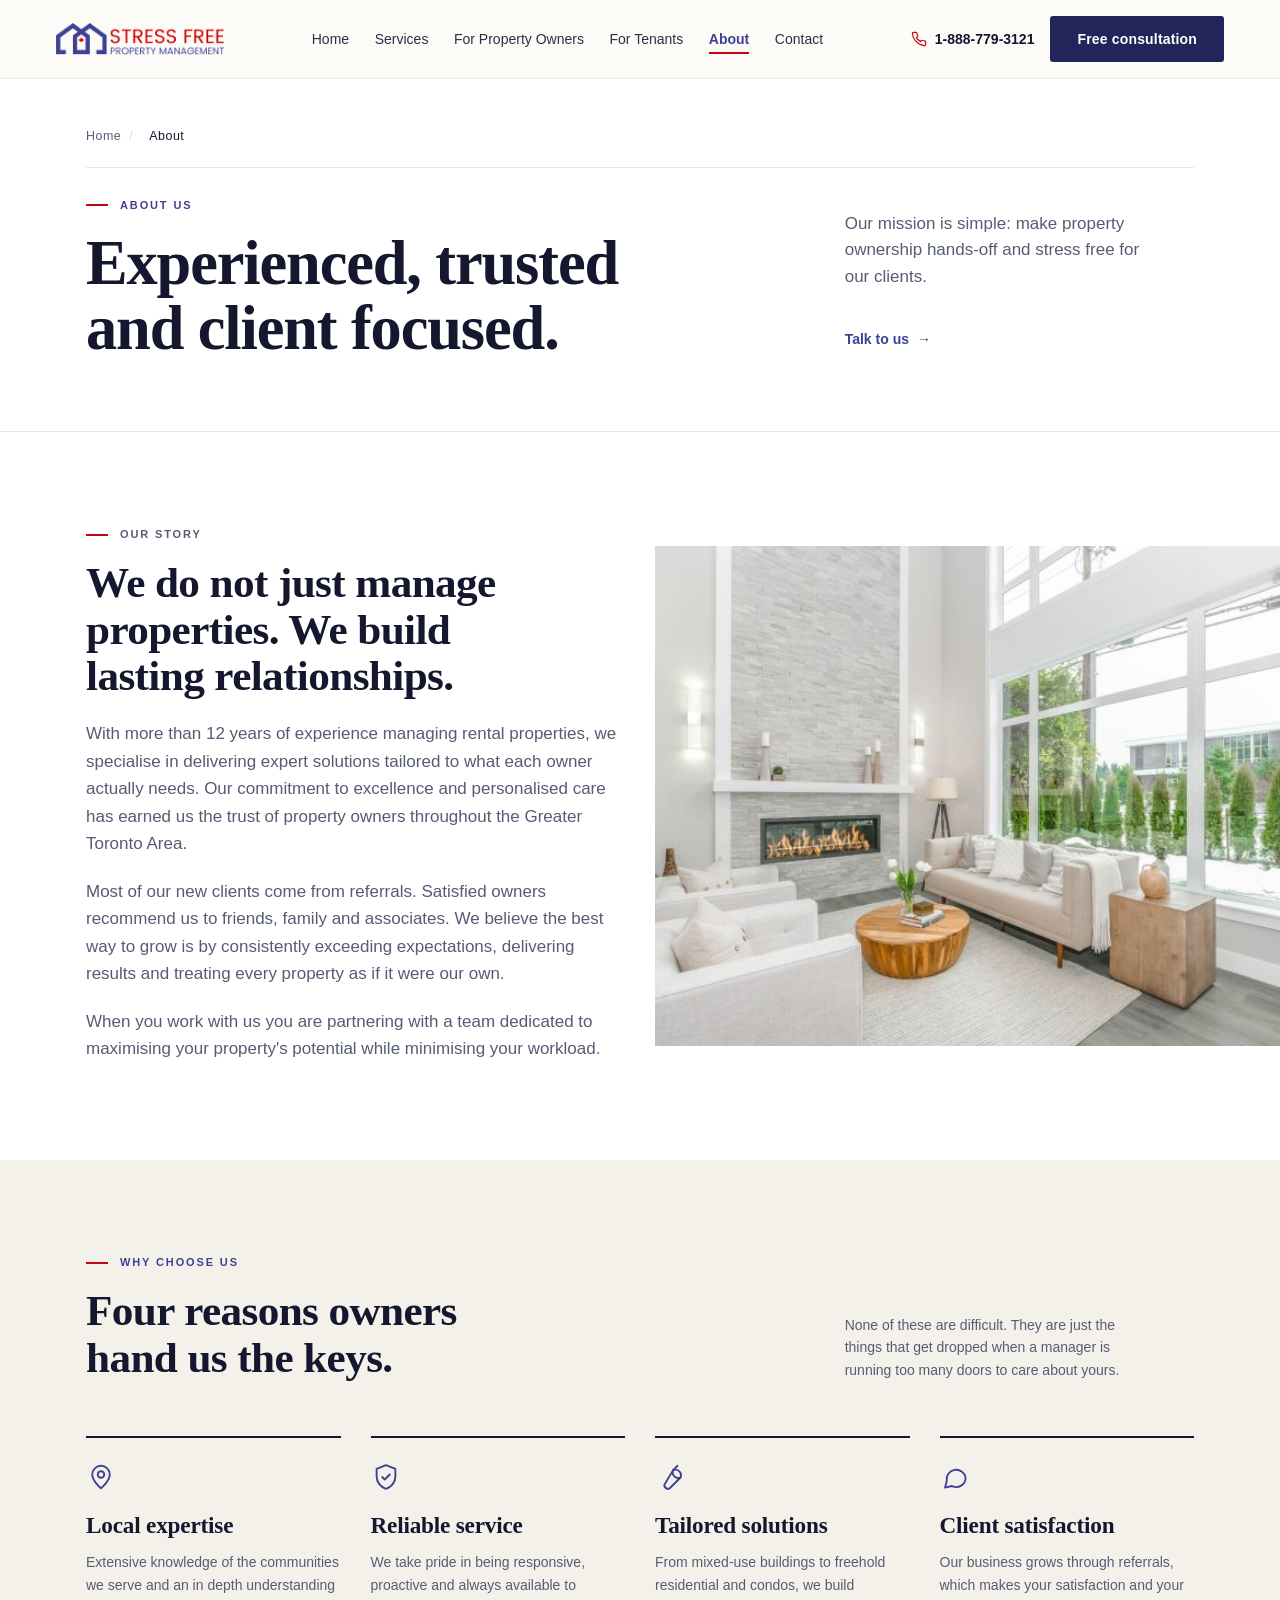
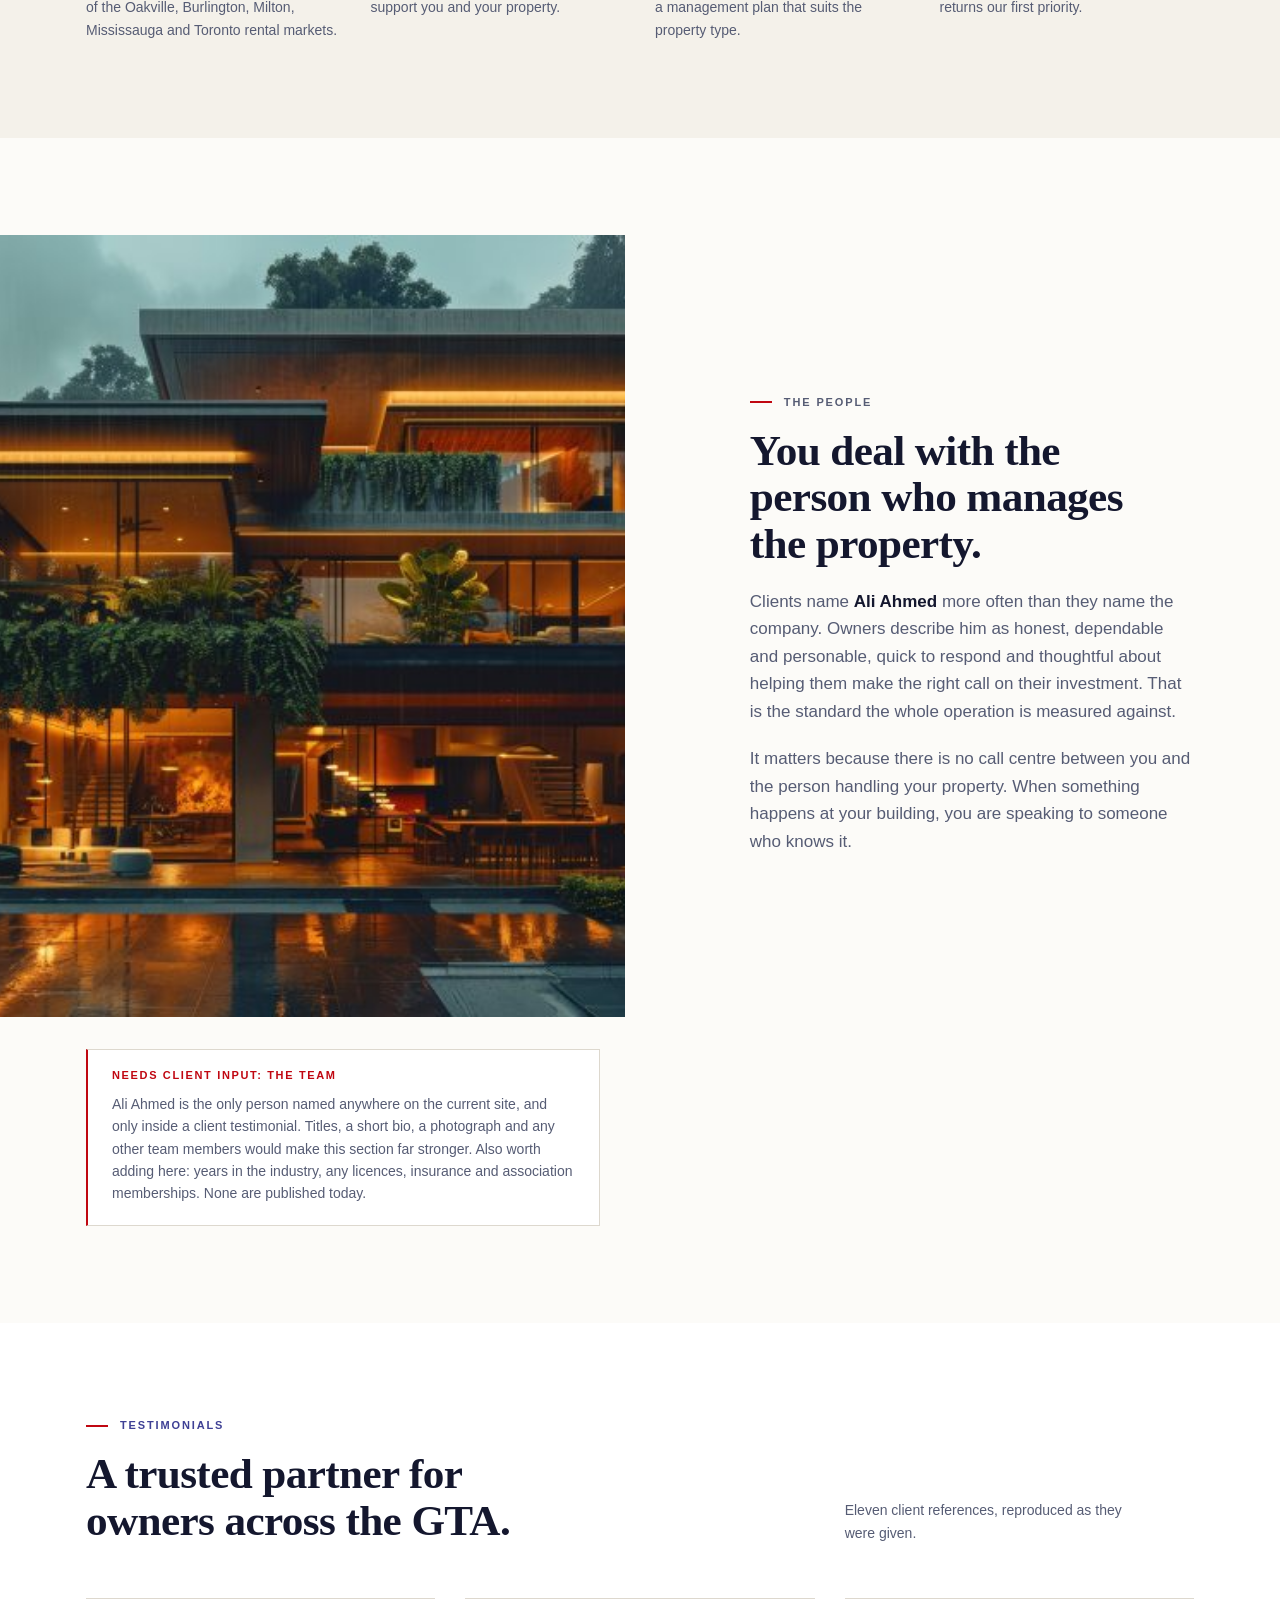
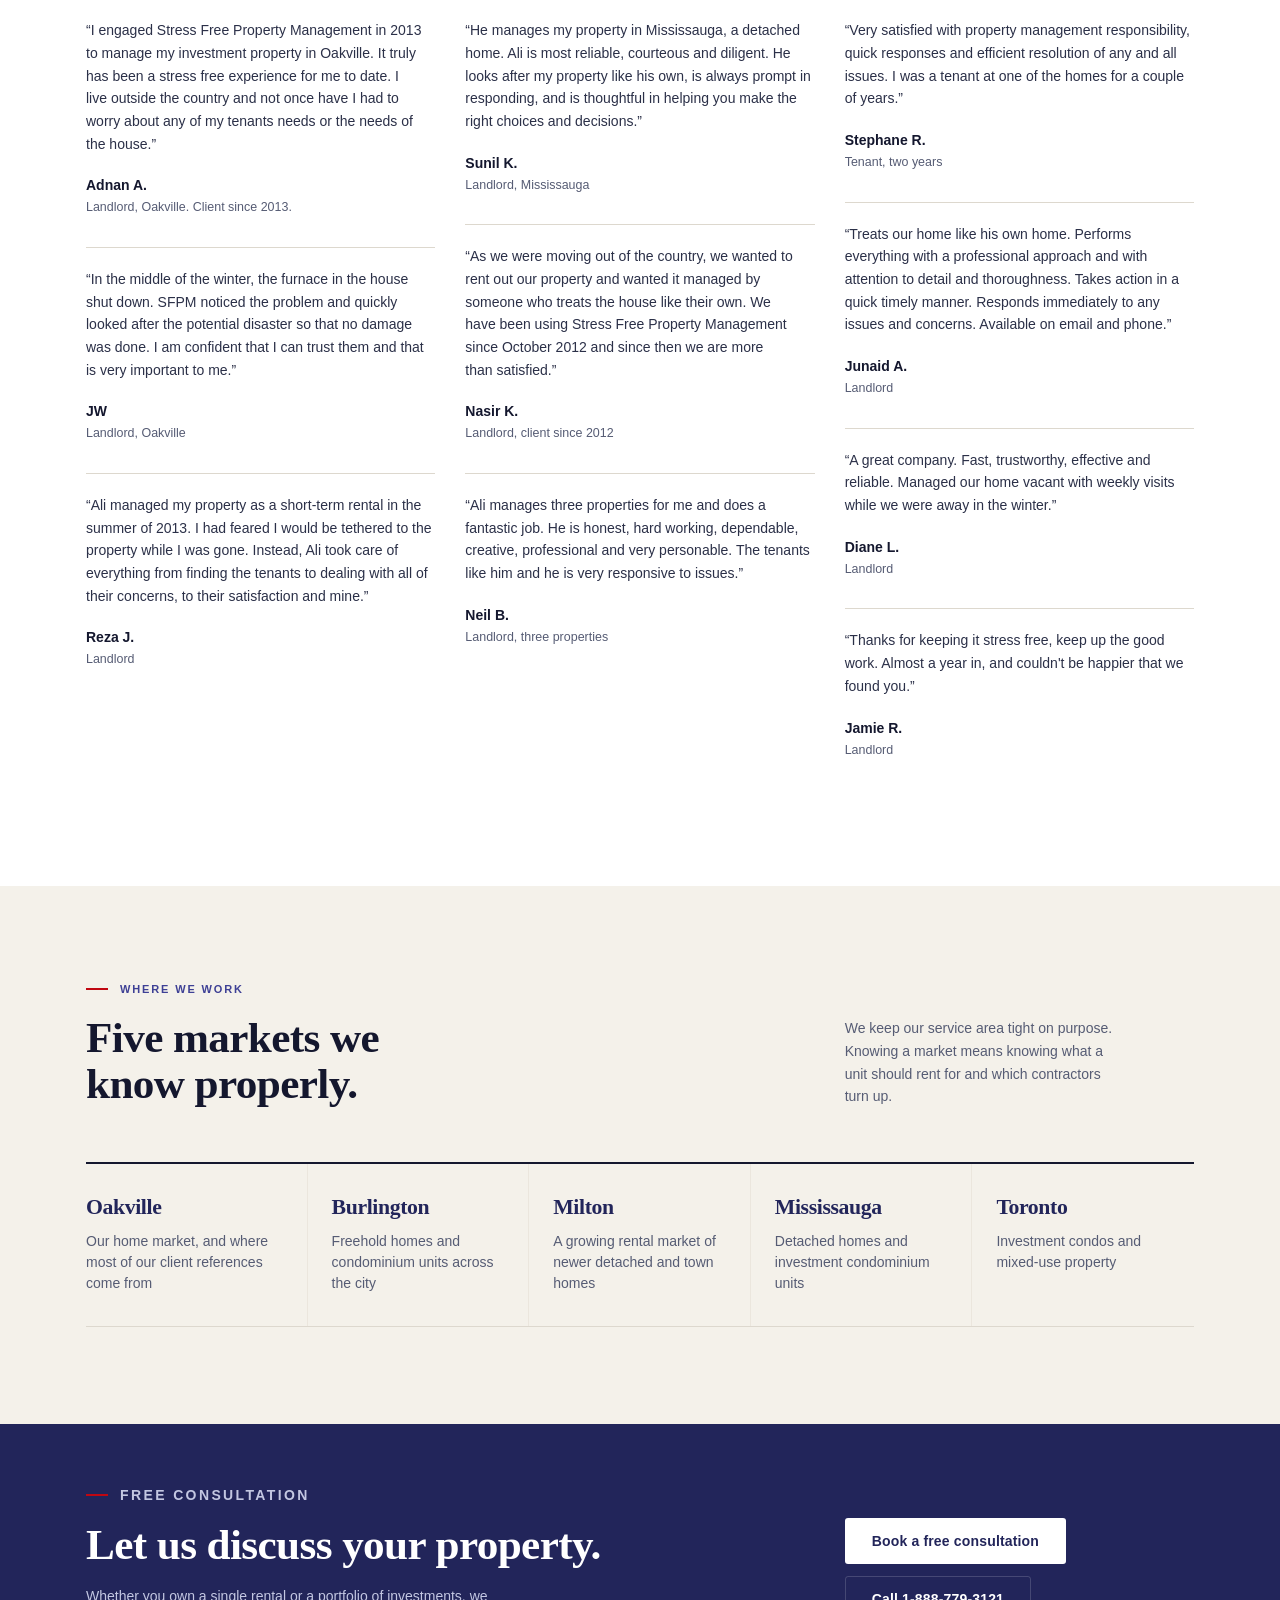
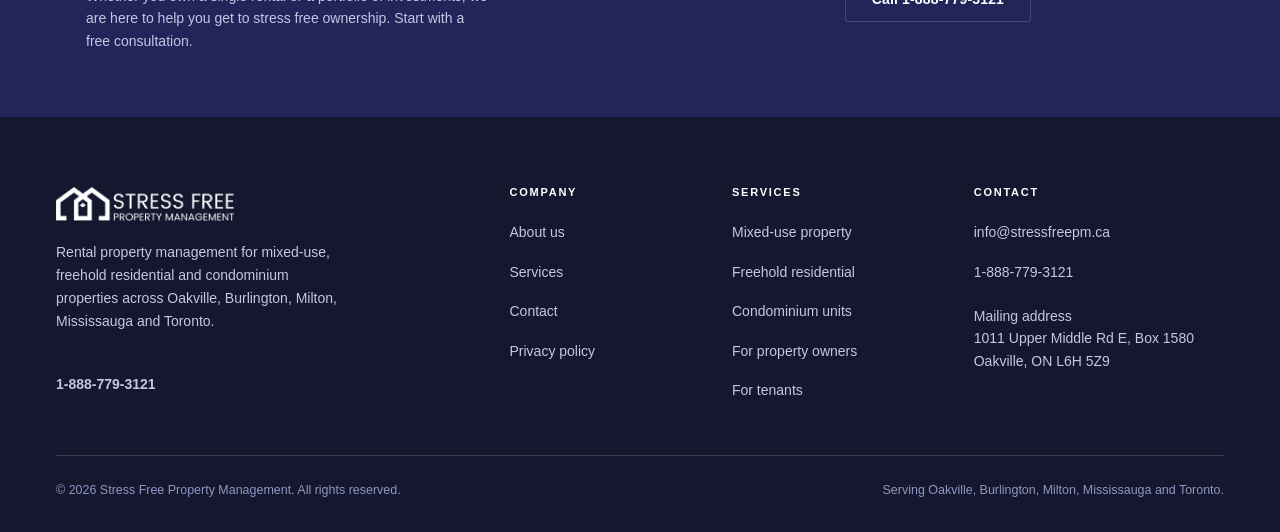
==== commit 38284cd2: "Design polish: editorial 12-column grid, one type and spacing scale, bleed features, rebuilt pages" ====
--- a/about.html
+++ b/about.html
@@ -3,80 +3,80 @@
 <head>
 <meta charset="utf-8">
 <meta name="viewport" content="width=device-width, initial-scale=1">
-<title>About Stress Free Property Management | Oakville &amp; GTA Since 2012</title>
-<meta name="description" content="Rental property management in Oakville, Burlington, Milton, Mississauga and Toronto since 2012. Referral led, client focused, and trusted by owners who live across the world.">
+<title>About Stress Free Property Management | Oakville &amp; the GTA</title>
+<meta name="description" content="Rental property services in Oakville, Burlington, Milton, Mississauga and Toronto, with 12+ years of experience. Read what eleven clients say about working with us.">
 <link rel="canonical" href="https://stressfreepm.ca/about.html">
-<meta name="theme-color" content="#23265c">
+<meta name="theme-color" content="#22255a">
 <link rel="icon" href="assets/images/favicon.png" type="image/png">
 
 <meta property="og:type" content="website">
 <meta property="og:site_name" content="Stress Free Property Management">
 <meta property="og:locale" content="en_CA">
-<meta property="og:title" content="About Stress Free Property Management | Oakville &amp; GTA Since 2012">
-<meta property="og:description" content="Rental property management in Oakville, Burlington, Milton, Mississauga and Toronto since 2012. Referral led, client focused, and trusted by owners who live across the world.">
+<meta property="og:title" content="About Stress Free Property Management | Oakville &amp; the GTA">
+<meta property="og:description" content="Rental property services in Oakville, Burlington, Milton, Mississauga and Toronto, with 12+ years of experience. Read what eleven clients say about working with us.">
 <meta property="og:url" content="https://stressfreepm.ca/about.html">
 <meta property="og:image" content="https://stressfreepm.ca/assets/images/social-preview.jpg">
 <meta property="og:image:width" content="1200">
 <meta property="og:image:height" content="630">
 <meta property="og:image:alt" content="Stress Free Property Management, rental property management across Oakville and the GTA">
 <meta name="twitter:card" content="summary_large_image">
-<meta name="twitter:title" content="About Stress Free Property Management | Oakville &amp; GTA Since 2012">
-<meta name="twitter:description" content="Rental property management in Oakville, Burlington, Milton, Mississauga and Toronto since 2012. Referral led, client focused, and trusted by owners who live across the world.">
+<meta name="twitter:title" content="About Stress Free Property Management | Oakville &amp; the GTA">
+<meta name="twitter:description" content="Rental property services in Oakville, Burlington, Milton, Mississauga and Toronto, with 12+ years of experience. Read what eleven clients say about working with us.">
 <meta name="twitter:image" content="https://stressfreepm.ca/assets/images/social-preview.jpg">
 
+<link rel="preload" as="image" href="assets/images/living-room-interior.jpg" fetchpriority="high">
 <link rel="stylesheet" href="assets/css/styles.css">
-  <script type="application/ld+json">
-  {
-    "@context": "https://schema.org",
-    "@type": "RealEstateAgent",
-    "@id": "https://stressfreepm.ca/#organisation",
-    "name": "Stress Free Property Management",
-    "legalName": "Stress Free Property Management Inc.",
-    "description": "Rental property management for mixed-use, freehold residential and condominium properties in Oakville, Burlington, Milton, Mississauga and Toronto.",
-    "url": "https://stressfreepm.ca/",
-    "telephone": "+1-888-779-3121",
-    "email": "info@stressfreepm.ca",
-    "logo": "https://stressfreepm.ca/assets/images/logo.png",
-    "image": "https://stressfreepm.ca/assets/images/social-preview.jpg",
-    "foundingDate": "2012",
-    "priceRange": "$$",
-    "address": {
-      "@type": "PostalAddress",
-      "streetAddress": "1011 Upper Middle Rd E, Box 1580",
-      "addressLocality": "Oakville",
-      "addressRegion": "ON",
-      "postalCode": "L6H 5Z9",
-      "addressCountry": "CA"
-    },
-    "areaServed": [
-      { "@type": "City", "name": "Oakville" },
-      { "@type": "City", "name": "Burlington" },
-      { "@type": "City", "name": "Milton" },
-      { "@type": "City", "name": "Mississauga" },
-      { "@type": "City", "name": "Toronto" }
-    ],
-    "knowsAbout": ["Rental property management", "Tenant screening", "Rent collection", "Property maintenance coordination"],
-    "hasOfferCatalog": {
-      "@type": "OfferCatalog",
-      "name": "Property management services",
-      "itemListElement": [
-        { "@type": "Offer", "itemOffered": { "@type": "Service", "name": "Mixed-use property management" } },
-        { "@type": "Offer", "itemOffered": { "@type": "Service", "name": "Freehold residential management" } },
-        { "@type": "Offer", "itemOffered": { "@type": "Service", "name": "Condominium unit management" } }
-      ]
-    }
-  }
-  </script>
-  <script type="application/ld+json">
-  {
-    "@context": "https://schema.org",
-    "@type": "BreadcrumbList",
+<script type="application/ld+json">
+{
+  "@context": "https://schema.org",
+  "@type": "RealEstateAgent",
+  "@id": "https://stressfreepm.ca/#organisation",
+  "name": "Stress Free Property Management",
+  "legalName": "Stress Free Property Management Inc.",
+  "description": "Rental property management for mixed-use, freehold residential and condominium properties in Oakville, Burlington, Milton, Mississauga and Toronto.",
+  "url": "https://stressfreepm.ca/",
+  "telephone": "+1-888-779-3121",
+  "email": "info@stressfreepm.ca",
+  "logo": "https://stressfreepm.ca/assets/images/logo.png",
+  "image": "https://stressfreepm.ca/assets/images/social-preview.jpg",
+  "priceRange": "$$",
+  "address": {
+    "@type": "PostalAddress",
+    "streetAddress": "1011 Upper Middle Rd E, Box 1580",
+    "addressLocality": "Oakville",
+    "addressRegion": "ON",
+    "postalCode": "L6H 5Z9",
+    "addressCountry": "CA"
+  },
+  "areaServed": [
+    { "@type": "City", "name": "Oakville" },
+    { "@type": "City", "name": "Burlington" },
+    { "@type": "City", "name": "Milton" },
+    { "@type": "City", "name": "Mississauga" },
+    { "@type": "City", "name": "Toronto" }
+  ],
+  "knowsAbout": ["Rental property management", "Tenant screening", "Rent collection", "Property maintenance coordination"],
+  "hasOfferCatalog": {
+    "@type": "OfferCatalog",
+    "name": "Property management services",
     "itemListElement": [
-      { "@type": "ListItem", "position": 1, "name": "Home", "item": "https://stressfreepm.ca/" },
-      { "@type": "ListItem", "position": 2, "name": "About", "item": "https://stressfreepm.ca/about.html" }
+      { "@type": "Offer", "itemOffered": { "@type": "Service", "name": "Mixed-use property management" } },
+      { "@type": "Offer", "itemOffered": { "@type": "Service", "name": "Freehold residential management" } },
+      { "@type": "Offer", "itemOffered": { "@type": "Service", "name": "Condominium unit management" } }
     ]
   }
-  </script>
+}
+</script>
+<script type="application/ld+json">
+{
+  "@context": "https://schema.org",
+  "@type": "BreadcrumbList",
+  "itemListElement": [
+    { "@type": "ListItem", "position": 1, "name": "Home", "item": "https://stressfreepm.ca/" },
+    { "@type": "ListItem", "position": 2, "name": "About", "item": "https://stressfreepm.ca/about.html" }
+  ]
+}
+</script>
 </head>
 <body>
   <a class="skip-link" href="#main">Skip to main content</a>
@@ -88,12 +88,12 @@
       </a>
 
       <nav class="nav" id="primary-nav" aria-label="Primary">
-          <a href="index.html">Home</a>
-          <a href="services.html">Services</a>
-          <a href="property-owners.html">For Property Owners</a>
-          <a href="tenants.html">For Tenants</a>
-          <a href="about.html" aria-current="page">About</a>
-          <a href="contact.html">Contact</a>
+        <a href="index.html">Home</a>
+        <a href="services.html">Services</a>
+        <a href="property-owners.html">For Property Owners</a>
+        <a href="tenants.html">For Tenants</a>
+        <a href="about.html" aria-current="page">About</a>
+        <a href="contact.html">Contact</a>
         <a class="btn btn--primary" href="contact.html">Book a free consultation</a>
       </nav>
 
@@ -108,193 +108,194 @@
   </header>
 
   <main id="main">
-  <section class="page-head">
-    <div class="shell">
-      <p class="breadcrumb"><a href="index.html">Home</a><span>/</span>About</p>
-      <p class="eyebrow">About us</p>
-      <h1>Experienced, trusted and client focused since 2012.</h1>
-      <p class="lede">Rental property services in Oakville, Burlington, Milton, Mississauga and Toronto. Our mission is simple: make property ownership hands-off and stress free for our clients.</p>
-    </div>
-  </section>
-  <section class="section">
-    <div class="shell split">
-      <div>
-        <p class="eyebrow">Our story</p>
-        <h2>We do not just manage properties. We build lasting relationships.</h2>
-        <p>With more than 12 years of experience managing rental properties, we specialise in delivering expert
-          solutions tailored to what each owner actually needs. Our commitment to excellence and personalised
-          care has earned us the trust of property owners throughout the Greater Toronto Area.</p>
-        <p>Most of our new clients come from referrals. Satisfied owners recommend us to friends, family and
-          associates, and several of the people who engaged us in 2012 and 2013 are still clients today. We
-          believe the best way to grow is by consistently exceeding expectations, delivering results and
-          treating every property as if it were our own.</p>
-        <p>When you work with us you are partnering with a team dedicated to maximising your property's
-          potential while minimising your workload.</p>
-      </div>
-      <div class="split-media">
-        <img src="assets/images/living-room-interior.jpg"
-             alt="A bright living space in a property under our management"
-             width="900" height="778" loading="lazy">
-      </div>
-    </div>
-  </section>
-
-  <section class="section section--sand">
-    <div class="shell">
-      <div class="section-head">
-        <p class="eyebrow">Why choose us</p>
-        <h2>Four reasons owners hand us the keys.</h2>
-      </div>
+    <section class="masthead">
+      <div class="canvas masthead-inner">
+        <p class="breadcrumb"><a href="index.html">Home</a><span>/</span><span aria-current="page">About</span></p>
+        <div class="masthead-title">
+          <p class="eyebrow">About us</p>
+          <h1>Experienced, trusted and client focused.</h1>
+        </div>
+        <div class="masthead-aside">
+          <p class="lede">Our mission is simple: make property ownership hands-off and stress free for our clients.</p>
+          <a class="arrow-link" href="contact.html">Talk to us</a>
+        </div>
+      </div>
+    </section>
+
+    <section class="band band--surface">
+      <div class="canvas feature-inner feature--bleed-right">
+        <figure class="feature-media feature-media--photo">
+          <img src="assets/images/living-room-interior.jpg" alt="A bright living space in a property under our management" width="570" height="493">
+        </figure>
+        <div class="feature-body">
+          <p class="eyebrow">Our story</p>
+          <h2>We do not just manage properties. We build lasting relationships.</h2>
+          <p>With more than 12 years of experience managing rental properties, we specialise in delivering
+            expert solutions tailored to what each owner actually needs. Our commitment to excellence and
+            personalised care has earned us the trust of property owners throughout the Greater Toronto Area.</p>
+          <p>Most of our new clients come from referrals. Satisfied owners recommend us to friends, family and
+            associates. We believe the best way to grow is by consistently exceeding expectations, delivering
+            results and treating every property as if it were our own.</p>
+          <p>When you work with us you are partnering with a team dedicated to maximising your property's
+            potential while minimising your workload.</p>
+        </div>
+      </div>
+    </section>
+
+    <section class="band band--sand">
+      <div class="canvas head">
+        <div class="head-main">
+          <p class="eyebrow">Why choose us</p>
+          <h2>Four reasons owners hand us the keys.</h2>
+        </div>
+        <div class="head-aside">
+          <p>None of these are difficult. They are just the things that get dropped when a manager is running
+            too many doors to care about yours.</p>
+        </div>
+      </div>
+
+      <div class="canvas">
       <div class="grid grid--4">
         <article class="card">
-          <div class="card-icon"><svg viewBox="0 0 24 24" fill="none" stroke="currentColor" stroke-width="1.8" stroke-linecap="round" stroke-linejoin="round" aria-hidden="true"><path d="M20 10c0 6-8 12-8 12s-8-6-8-12a8 8 0 0 1 16 0Z"/><circle cx="12" cy="10" r="3"/></svg></div>
+          <div class="card-icon"><svg viewBox="0 0 24 24" fill="none" stroke="currentColor" stroke-width="1.5" stroke-linecap="round" stroke-linejoin="round" aria-hidden="true"><path d="M12 21s7-5.7 7-11a7 7 0 1 0-14 0c0 5.3 7 11 7 11Z"/><circle cx="12" cy="10" r="2.6"/></svg></div>
           <h3>Local expertise</h3>
-          <p>Extensive knowledge of the communities we serve and an in depth understanding of the Oakville,
-            Burlington, Milton, Mississauga and Toronto rental markets.</p>
+          <p>Extensive knowledge of the communities we serve and an in depth understanding of the Oakville, Burlington, Milton, Mississauga and Toronto rental markets.</p>
         </article>
         <article class="card">
-          <div class="card-icon"><svg viewBox="0 0 24 24" fill="none" stroke="currentColor" stroke-width="1.7" stroke-linecap="round" stroke-linejoin="round" aria-hidden="true"><path d="M12 2.5 4.5 5.5v6c0 4.7 3.2 8.6 7.5 10 4.3-1.4 7.5-5.3 7.5-10v-6Z"/><path d="m9 12 2 2 4-4"/></svg></div>
+          <div class="card-icon"><svg viewBox="0 0 24 24" fill="none" stroke="currentColor" stroke-width="1.5" stroke-linecap="round" stroke-linejoin="round" aria-hidden="true"><path d="M12 2.5 4.5 5.5v6c0 4.7 3.2 8.6 7.5 10 4.3-1.4 7.5-5.3 7.5-10v-6Z"/><path d="m9 12 2 2 4-4"/></svg></div>
           <h3>Reliable service</h3>
-          <p>We take pride in being responsive, proactive and always available to support you and your
-            property.</p>
+          <p>We take pride in being responsive, proactive and always available to support you and your property.</p>
         </article>
         <article class="card">
-          <div class="card-icon"><svg viewBox="0 0 24 24" fill="none" stroke="currentColor" stroke-width="1.7" stroke-linecap="round" stroke-linejoin="round" aria-hidden="true"><path d="m3 10.5 9-7 9 7"/><path d="M5.5 9.3V20h13V9.3"/><path d="M10 20v-6h4v6"/></svg></div>
+          <div class="card-icon"><svg viewBox="0 0 24 24" fill="none" stroke="currentColor" stroke-width="1.5" stroke-linecap="round" stroke-linejoin="round" aria-hidden="true"><path d="M14.5 6.5a4.5 4.5 0 0 0 5.9 5.9L12 20.8a2.7 2.7 0 0 1-3.8-3.8Z"/><path d="M20.4 12.4A4.5 4.5 0 0 0 14.5 6.5L18 3"/></svg></div>
           <h3>Tailored solutions</h3>
-          <p>From mixed-use buildings to freehold residential and condos, we build a management plan that suits
-            the property type.</p>
+          <p>From mixed-use buildings to freehold residential and condos, we build a management plan that suits the property type.</p>
         </article>
         <article class="card">
-          <div class="card-icon"><svg viewBox="0 0 24 24" fill="none" stroke="currentColor" stroke-width="1.7" stroke-linecap="round" stroke-linejoin="round" aria-hidden="true"><circle cx="9" cy="8" r="3.5"/><path d="M2.5 20a6.5 6.5 0 0 1 13 0"/><path d="M16.5 5.2a3.5 3.5 0 0 1 0 6.6"/><path d="M18 14.4a6.5 6.5 0 0 1 3.5 5.6"/></svg></div>
+          <div class="card-icon"><svg viewBox="0 0 24 24" fill="none" stroke="currentColor" stroke-width="1.5" stroke-linecap="round" stroke-linejoin="round" aria-hidden="true"><path d="M20.5 12.5a7.5 7.5 0 0 1-10.9 6.7L4 20.5l1.4-5.3A7.5 7.5 0 1 1 20.5 12.5Z"/></svg></div>
           <h3>Client satisfaction</h3>
-          <p>Our business grows through referrals, which makes your satisfaction and your returns our first
-            priority.</p>
+          <p>Our business grows through referrals, which makes your satisfaction and your returns our first priority.</p>
         </article>
       </div>
-    </div>
-  </section>
-
-  <section class="section">
-    <div class="shell split split--reverse">
-      <div class="split-media">
-        <img src="assets/images/building-evening.jpg"
-             alt="An evening view of a mixed-use building of the type we manage in the GTA"
-             width="760" height="829" loading="lazy">
-      </div>
-      <div>
-        <p class="eyebrow">The people</p>
-        <h2>You deal with the person who manages the property.</h2>
-        <p>Clients name <strong>Ali Ahmed</strong> more than they name the company. Owners describe him as
-          honest, dependable and personable, quick to respond and thoughtful about helping them make the right
-          call on their investment. That is the standard the whole operation is measured against.</p>
-        <p>It matters because there is no call centre between you and the person handling your property. When
-          something happens at your building, you are speaking to someone who knows it.</p>
-      <div class="needs-input">
+      </div>
+    </section>
+
+    <section class="band">
+      <div class="canvas feature-inner feature--bleed-left">
+        <figure class="feature-media feature-media--tall">
+          <img src="assets/images/building-evening.jpg" alt="An evening view of a mixed-use building of the type we manage in the GTA" width="418" height="456" loading="lazy">
+        </figure>
+        <div class="feature-body">
+          <p class="eyebrow">The people</p>
+          <h2>You deal with the person who manages the property.</h2>
+          <p>Clients name <strong>Ali Ahmed</strong> more often than they name the company. Owners describe him
+            as honest, dependable and personable, quick to respond and thoughtful about helping them make the
+            right call on their investment. That is the standard the whole operation is measured against.</p>
+          <p>It matters because there is no call centre between you and the person handling your property. When
+            something happens at your building, you are speaking to someone who knows it.</p>
+        </div>
+      </div>
+      <div class="canvas">
+      <div class="note note--inline">
         <strong>Needs client input: the team</strong>
         <p>Ali Ahmed is the only person named anywhere on the current site, and only inside a client testimonial. Titles, a short bio, a photograph and any other team members would make this section far stronger. Also worth adding here: years in the industry, any licences, insurance and association memberships. None are published today.</p>
       </div>
       </div>
-    </div>
-  </section>
-
-  <section class="section section--sand" id="testimonials">
-    <div class="shell">
-      <div class="section-head section-head--center">
-        <p class="eyebrow eyebrow--center">Testimonials</p>
-        <h2>We are proud to be a trusted partner for owners across the GTA.</h2>
-        <p class="lede">Our clients' success is our success. Here is what that has looked like for them.</p>
-      </div>
-      <div class="quote-grid">
-        <figure class="quote">
-          <blockquote><p>I engaged Stress Free Property Management in 2013 to manage my investment property in Oakville. It
-        truly has been a stress free experience for me to date. They have been very professional in all their
-        dealings, with a very proactive and friendly approach to all matters. I live outside the country and not
-        once have I had to worry about any of my tenants needs or the needs of the house.</p></blockquote>
-          <figcaption><strong>Adnan A.</strong>Landlord, Oakville, client since 2013</figcaption>
-        </figure>
-        <figure class="quote">
-          <blockquote><p>In the middle of the winter, the furnace in the house shut down. SFPM noticed the problem and quickly
-        looked after the potential disaster so that no damage was done. I am confident that I can trust them and
-        that is very important to me.</p></blockquote>
+    </section>
+
+    <section class="band band--surface" id="testimonials">
+      <div class="canvas head">
+        <div class="head-main">
+          <p class="eyebrow">Testimonials</p>
+          <h2>A trusted partner for owners across the GTA.</h2>
+        </div>
+        <div class="head-aside">
+          <p>Eleven client references, reproduced as they were given.</p>
+        </div>
+      </div>
+
+      <div class="canvas">
+        <div class="quote-wall">
+        <figure class="quote">
+          <blockquote><p>I engaged Stress Free Property Management in 2013 to manage my investment property in Oakville. It truly has been a stress free experience for me to date. I live outside the country and not once have I had to worry about any of my tenants needs or the needs of the house.</p></blockquote>
+          <figcaption><strong>Adnan A.</strong>Landlord, Oakville. Client since 2013.</figcaption>
+        </figure>
+        <figure class="quote">
+          <blockquote><p>In the middle of the winter, the furnace in the house shut down. SFPM noticed the problem and quickly looked after the potential disaster so that no damage was done. I am confident that I can trust them and that is very important to me.</p></blockquote>
           <figcaption><strong>JW</strong>Landlord, Oakville</figcaption>
         </figure>
         <figure class="quote">
-          <blockquote><p>Ali managed my property as a short-term rental in the summer of 2013. I had feared I would be
-        tethered to the property while I was gone, having to deal with issues. Instead, Ali took care of
-        everything from finding the tenants to dealing with ALL of their concerns to their and my satisfaction.</p></blockquote>
+          <blockquote><p>Ali managed my property as a short-term rental in the summer of 2013. I had feared I would be tethered to the property while I was gone. Instead, Ali took care of everything from finding the tenants to dealing with all of their concerns, to their satisfaction and mine.</p></blockquote>
           <figcaption><strong>Reza J.</strong>Landlord</figcaption>
         </figure>
         <figure class="quote">
-          <blockquote><p>He manages my property in Mississauga, a detached home. Ali is most reliable, courteous, and
-        diligent professional. He looks after my properly like his own, is always prompt in responding, is
-        thoughtful in helping you make the right choices and decisions.</p></blockquote>
+          <blockquote><p>He manages my property in Mississauga, a detached home. Ali is most reliable, courteous and diligent. He looks after my property like his own, is always prompt in responding, and is thoughtful in helping you make the right choices and decisions.</p></blockquote>
           <figcaption><strong>Sunil K.</strong>Landlord, Mississauga</figcaption>
         </figure>
         <figure class="quote">
-          <blockquote><p>As we were moving out of the country, we wanted to rent out our property and wanted it to be managed
-        by someone who treats the house like their own. We have been using Stress Free Property Management since
-        October 2012 and since then we are more than satisfied.</p></blockquote>
+          <blockquote><p>As we were moving out of the country, we wanted to rent out our property and wanted it managed by someone who treats the house like their own. We have been using Stress Free Property Management since October 2012 and since then we are more than satisfied.</p></blockquote>
           <figcaption><strong>Nasir K.</strong>Landlord, client since 2012</figcaption>
         </figure>
         <figure class="quote">
-          <blockquote><p>Ali manages three properties for me and does a fantastic job. He is honest, hard working, dependable,
-        creative, professional and very personable. The tenants like him and he is very responsive to issues
-        which keeps every one involved happy.</p></blockquote>
+          <blockquote><p>Ali manages three properties for me and does a fantastic job. He is honest, hard working, dependable, creative, professional and very personable. The tenants like him and he is very responsive to issues.</p></blockquote>
           <figcaption><strong>Neil B.</strong>Landlord, three properties</figcaption>
         </figure>
         <figure class="quote">
-          <blockquote><p>Very satisfied with property management responsibility, quick responses and efficient resolution
-        of any and all issues. I was a tenant at one of the homes for couple of years.</p></blockquote>
+          <blockquote><p>Very satisfied with property management responsibility, quick responses and efficient resolution of any and all issues. I was a tenant at one of the homes for a couple of years.</p></blockquote>
           <figcaption><strong>Stephane R.</strong>Tenant, two years</figcaption>
         </figure>
         <figure class="quote">
-          <blockquote><p>Treats our home like his own home. Performs everything with a professional approach and with
-        attention to detail and thoroughness. Takes action in a quick timely manner. Responds immediately to any
-        issues and concerns. Available on email and phone.</p></blockquote>
+          <blockquote><p>Treats our home like his own home. Performs everything with a professional approach and with attention to detail and thoroughness. Takes action in a quick timely manner. Responds immediately to any issues and concerns. Available on email and phone.</p></blockquote>
           <figcaption><strong>Junaid A.</strong>Landlord</figcaption>
         </figure>
         <figure class="quote">
-          <blockquote><p>A great company. Fast, trustworthy, effective and reliable. Managed our home vacant with weekly
-        visits while we were away in the winter.</p></blockquote>
+          <blockquote><p>A great company. Fast, trustworthy, effective and reliable. Managed our home vacant with weekly visits while we were away in the winter.</p></blockquote>
           <figcaption><strong>Diane L.</strong>Landlord</figcaption>
         </figure>
         <figure class="quote">
-          <blockquote><p>Thanks for keeping it stress free, keep up the good work. Almost a year in, and couldn't be happier
-        that we found you.</p></blockquote>
+          <blockquote><p>Thanks for keeping it stress free, keep up the good work. Almost a year in, and couldn't be happier that we found you.</p></blockquote>
           <figcaption><strong>Jamie R.</strong>Landlord</figcaption>
         </figure>
-      </div>
-    </div>
-  </section>
-
-  <section class="section">
-    <div class="shell">
-      <div class="section-head">
-        <p class="eyebrow">Where we work</p>
-        <h2>Five markets we know properly.</h2>
-        <p class="lede">We keep our service area tight on purpose. Knowing a market means knowing what a unit
-          should rent for, which contractors turn up and what a neighbourhood is doing.</p>
-      </div>
-      <div class="grid grid--4">
-        <div class="card card--plain"><h3>Oakville</h3><p>Our home market and where the business started in 2012.</p></div>
-        <div class="card card--plain"><h3>Burlington</h3><p>Freehold homes and condominium units across the city.</p></div>
-        <div class="card card--plain"><h3>Milton</h3><p>A growing rental market of newer detached and town homes.</p></div>
-        <div class="card card--plain"><h3>Mississauga and Toronto</h3><p>Detached homes, investment condos and mixed-use property.</p></div>
-      </div>
-    </div>
-  </section>
-  <section class="section cta-band">
-    <div class="shell cta-inner">
-      <div>
-        <h2>Let's discuss your property.</h2>
-        <p>Whether you own a single rental or a portfolio of investments, we are here to help you get to stress free ownership. Start with a free consultation.</p>
-      </div>
-      <div class="btn-row">
-        <a class="btn btn--light" href="contact.html">Book a free consultation</a>
-        <a class="btn btn--onDark" href="tel:+18887793121">Call 1-888-779-3121</a>
-      </div>
-    </div>
-  </section>
+        </div>
+      </div>
+    </section>
+
+    <section class="band band--sand">
+      <div class="canvas head">
+        <div class="head-main">
+          <p class="eyebrow">Where we work</p>
+          <h2>Five markets we know properly.</h2>
+        </div>
+        <div class="head-aside">
+          <p>We keep our service area tight on purpose. Knowing a market means knowing what a unit should rent
+            for and which contractors turn up.</p>
+        </div>
+      </div>
+
+      <div class="canvas">
+        <div class="figure-row figure-row--5">
+          <div><strong>Oakville</strong><span>Our home market, and where most of our client references come from</span></div>
+          <div><strong>Burlington</strong><span>Freehold homes and condominium units across the city</span></div>
+          <div><strong>Milton</strong><span>A growing rental market of newer detached and town homes</span></div>
+          <div><strong>Mississauga</strong><span>Detached homes and investment condominium units</span></div>
+          <div><strong>Toronto</strong><span>Investment condos and mixed-use property</span></div>
+        </div>
+      </div>
+    </section>
+
+    <section class="band band--sm band--navy">
+      <div class="canvas cta-inner">
+        <div class="cta-body">
+          <p class="eyebrow eyebrow--onDark">Free consultation</p>
+          <h2>Let us discuss your property.</h2>
+          <p>Whether you own a single rental or a portfolio of investments, we are here to help you get to stress free ownership. Start with a free consultation.</p>
+        </div>
+        <div class="cta-actions btn-row">
+          <a class="btn btn--light" href="contact.html">Book a free consultation</a>
+          <a class="btn btn--onDark" href="tel:+18887793121">Call 1-888-779-3121</a>
+        </div>
+      </div>
+    </section>
   </main>
 
   <footer class="site-footer">
@@ -302,9 +303,9 @@
       <div class="footer-grid">
         <div>
           <img src="assets/images/logo-reversed.png" alt="Stress Free Property Management" width="190" height="36">
-          <p class="footer-about">Rental property management for mixed-use, freehold residential and condominium
-            properties across Oakville, Burlington, Milton, Mississauga and Toronto. Managing property in the GTA
-            since 2012.</p>
+          <p class="footer-about">Rental property management for mixed-use, freehold residential and
+            condominium properties across Oakville, Burlington, Milton, Mississauga and Toronto.</p>
+          <a class="footer-phone" href="tel:+18887793121">1-888-779-3121</a>
         </div>
 
         <div>
@@ -331,10 +332,10 @@
         <div>
           <h2>Contact</h2>
           <ul>
+            <li><a href="mailto:info@stressfreepm.ca">info@stressfreepm.ca</a></li>
             <li><a href="tel:+18887793121">1-888-779-3121</a></li>
-            <li><a href="mailto:info@stressfreepm.ca">info@stressfreepm.ca</a></li>
           </ul>
-          <address style="margin-top:16px">
+          <address>
             Mailing address<br>
             1011 Upper Middle Rd E, Box 1580<br>
             Oakville, ON L6H 5Z9
--- a/assets/css/styles.css
+++ b/assets/css/styles.css
@@ -1,34 +1,86 @@
-/* Stress Free Property Management — design system
-   Brand colours sampled from the client logo: navy #3E4095, red #D20001. */
+/* ===========================================================================
+   Stress Free Property Management
+   Design system. Colours sampled from the client logo: navy #3E4095, red #D20001.
+   One type scale, one spacing scale, one grid. Nothing arbitrary.
+   =========================================================================== */
 
 :root {
-  --ink:        #14172e;
-  --navy:       #23265c;
-  --brand:      #3e4095;
-  --brand-soft: #eceffb;
-  --accent:     #c00711;
-  --paper:      #fbfaf8;
-  --surface:    #ffffff;
-  --sand:       #f3f0ea;
-  --line:       #e4e1da;
-  --line-soft:  #efece6;
-  --muted:      #545a72;
-
-  --font-display: "Iowan Old Style", "Palatino Linotype", Palatino, Georgia, "Times New Roman", serif;
+  /* ---- colour: logo navy + logo red + warm paper. No other hue family. ---- */
+  --ink:         #14172e;
+  --ink-soft:    #2b3048;
+  --navy:        #22255a;
+  --brand:       #3e4095;
+  --brand-deep:  #2d2f76;
+  --brand-tint:  #eceefa;
+  --accent:      #c00711;
+  --accent-tint: #fbf0ef;
+  --paper:       #fcfbf8;
+  --surface:     #ffffff;
+  --sand:        #f4f1ea;
+  --line:        #ddd8ce;
+  --hair:        #ebe6dd;
+  --muted:       #565c74;
+
+  /* on dark */
+  --on-dark:      #ffffff;
+  --on-dark-soft: #c3c7e2;
+  --on-dark-dim:  #9096c2;
+  --on-dark-hair: rgba(255, 255, 255, .16);
+
+  /* ---- type ---- */
+  --font-display: "Iowan Old Style", "Palatino Linotype", Palatino, "Book Antiqua", Georgia, serif;
   --font-sans: -apple-system, BlinkMacSystemFont, "Segoe UI", Roboto, "Helvetica Neue", Arial, sans-serif;
 
-  --shell: 1160px;
+  --t-2xs: .6875rem;
+  --t-xs:  .78rem;
+  --t-sm:  .875rem;
+  --t-base: 1.0625rem;
+  --t-md:  clamp(1.1rem, .98rem + .45vw, 1.28rem);
+  --t-lg:  clamp(1.22rem, 1.1rem + .5vw, 1.45rem);
+  --t-xl:  clamp(1.45rem, 1.2rem + 1.1vw, 1.95rem);
+  --t-2xl: clamp(1.8rem, 1.35rem + 2vw, 2.7rem);
+  --t-3xl: clamp(2.15rem, 1.5rem + 2.9vw, 3.5rem);
+  --t-4xl: clamp(2.4rem, 1.55rem + 3.4vw, 3.9rem);
+
+  --measure: 66ch;
+  --measure-tight: 54ch;
+
+  /* ---- spacing: 4px base, nothing off-scale ---- */
+  --s1: 4px;  --s2: 8px;  --s3: 12px; --s4: 16px; --s5: 20px;
+  --s6: 24px; --s7: 32px; --s8: 40px; --s9: 48px; --s10: 64px;
+  --s11: 80px; --s12: 104px;
+
+  --band:    clamp(64px, 7.6vw, 112px);
+  --band-sm: clamp(44px, 5vw, 72px);
+
+  /* ---- grid ---- */
+  --shell:  1180px;
   --gutter: clamp(20px, 5vw, 56px);
-  --radius: 4px;
-  --shadow: 0 1px 2px rgba(20, 23, 46, .05), 0 12px 32px -18px rgba(20, 23, 46, .28);
-}
+  --gap:    clamp(18px, 2.4vw, 30px);
+  --col:    minmax(0, calc((var(--shell) - (11 * var(--gap))) / 12));
+
+  --radius: 3px;
+  --shadow: 0 1px 2px rgba(20, 23, 46, .04), 0 18px 44px -26px rgba(20, 23, 46, .34);
+  --shadow-lift: 0 2px 4px rgba(20, 23, 46, .05), 0 26px 56px -28px rgba(20, 23, 46, .42);
+  --ease: cubic-bezier(.22, .61, .36, 1);
+}
+
+/* ---------------------------------------------------------------- reset -- */
 
 *, *::before, *::after { box-sizing: border-box; }
 
-html { -webkit-text-size-adjust: 100%; scroll-behavior: smooth; }
+html {
+  -webkit-text-size-adjust: 100%;
+  scroll-behavior: smooth;
+  scroll-padding-top: 96px;
+}
+
 @media (prefers-reduced-motion: reduce) {
   html { scroll-behavior: auto; }
-  *, *::before, *::after { animation-duration: .01ms !important; transition-duration: .01ms !important; }
+  *, *::before, *::after {
+    animation-duration: .01ms !important;
+    transition-duration: .01ms !important;
+  }
 }
 
 body {
@@ -37,30 +89,36 @@
   background: var(--paper);
   color: var(--ink);
   font-family: var(--font-sans);
-  font-size: 17px;
-  line-height: 1.65;
+  font-size: var(--t-base);
+  line-height: 1.62;
   -webkit-font-smoothing: antialiased;
-}
-
-img { max-width: 100%; height: auto; display: block; }
+  -moz-osx-font-smoothing: grayscale;
+}
+
+img, svg { max-width: 100%; }
+img { height: auto; display: block; }
+
+/* ----------------------------------------------------------------- type -- */
 
 h1, h2, h3, h4 {
   font-family: var(--font-display);
   font-weight: 600;
-  line-height: 1.12;
-  letter-spacing: -0.012em;
   margin: 0;
   text-wrap: balance;
 }
 
-h1 { font-size: clamp(2.05rem, 4.2vw, 3.05rem); }
-h2 { font-size: clamp(1.85rem, 3.6vw, 2.7rem); }
-h3 { font-size: clamp(1.18rem, 1.9vw, 1.38rem); letter-spacing: -0.006em; }
-p  { margin: 0 0 1.1em; }
+h1 { font-size: var(--t-3xl); line-height: 1.04; letter-spacing: -.018em; }
+h2 { font-size: var(--t-2xl); line-height: 1.08; letter-spacing: -.014em; }
+h3 { font-size: var(--t-lg); line-height: 1.2;  letter-spacing: -.008em; }
+h4 { font-size: var(--t-md); line-height: 1.25; letter-spacing: -.006em; }
+
+p { margin: 0 0 var(--s5); text-wrap: pretty; }
 p:last-child { margin-bottom: 0; }
 
 a { color: var(--brand); text-decoration-thickness: 1px; text-underline-offset: 3px; }
-a:hover { color: var(--navy); }
+a:hover { color: var(--brand-deep); }
+
+strong { font-weight: 600; }
 
 :focus-visible {
   outline: 3px solid var(--brand);
@@ -68,13 +126,38 @@
   border-radius: 2px;
 }
 
+::selection { background: var(--brand); color: #fff; }
+
 .skip-link {
-  position: absolute; left: 16px; top: -60px; z-index: 200;
-  background: var(--navy); color: #fff; padding: 12px 20px;
-  border-radius: var(--radius); text-decoration: none; font-weight: 600;
-  transition: top .15s ease;
-}
-.skip-link:focus { top: 16px; color: #fff; }
+  position: absolute; left: var(--s4); top: -72px; z-index: 300;
+  background: var(--navy); color: #fff;
+  padding: var(--s3) var(--s5);
+  border-radius: var(--radius);
+  font: 600 var(--t-sm)/1 var(--font-sans);
+  text-decoration: none;
+  transition: top .18s var(--ease);
+}
+.skip-link:focus { top: var(--s4); color: #fff; }
+
+.visually-hidden {
+  position: absolute; width: 1px; height: 1px;
+  margin: -1px; padding: 0; overflow: hidden;
+  clip-path: inset(50%); white-space: nowrap; border: 0;
+}
+
+/* ----------------------------------------------------------- the canvas -- */
+/* 12 columns inside a max-width main area, plus named full-bleed edges.
+   Children default to the full main area; components opt into spans. */
+
+.canvas {
+  display: grid;
+  grid-template-columns:
+    [full-start] minmax(var(--gutter), 1fr)
+    [main-start] repeat(12, [c] var(--col)) [main-end]
+    minmax(var(--gutter), 1fr) [full-end];
+  column-gap: var(--gap);
+}
+.canvas > * { grid-column: main; }
 
 .shell {
   width: 100%;
@@ -82,456 +165,883 @@
   margin-inline: auto;
   padding-inline: var(--gutter);
 }
-.section { padding-block: clamp(60px, 8.5vw, 108px); }
-.section--tight { padding-block: clamp(48px, 6vw, 76px); }
-.section--sand { background: var(--sand); }
-.section--flush-top { padding-top: 0; }
-.section--paper { background: var(--surface); }
+
+.band      { padding-block: var(--band); }
+.band--sm  { padding-block: var(--band-sm); }
+.band--top0 { padding-top: 0; }
+.band--bot0 { padding-bottom: 0; }
+.band--sand    { background: var(--sand); }
+.band--surface { background: var(--surface); }
+.band--ink     { background: var(--ink); color: var(--on-dark-soft); }
+.band--navy    { background: var(--navy); color: var(--on-dark-soft); }
+.band--hair-top { border-top: 1px solid var(--hair); }
+
+/* ------------------------------------------------------------ eyebrows -- */
 
 .eyebrow {
-  font-family: var(--font-sans);
-  font-size: .76rem;
-  font-weight: 700;
-  letter-spacing: .15em;
+  display: flex; align-items: center; gap: var(--s3);
+  font: 700 var(--t-2xs)/1 var(--font-sans);
+  letter-spacing: .17em;
   text-transform: uppercase;
   color: var(--brand);
-  margin: 0 0 18px;
-  display: flex;
-  align-items: center;
-  gap: 12px;
+  margin: 0 0 var(--s5);
 }
 .eyebrow::before {
-  content: ""; width: 26px; height: 2px; background: var(--accent); flex: none;
-}
-.eyebrow--center { justify-content: center; }
-
-.lede { font-size: clamp(1.06rem, 1.6vw, 1.2rem); color: var(--muted); max-width: 62ch; }
-
-/* ---------- buttons ---------- */
+  content: ""; flex: none;
+  width: 22px; height: 2px; background: var(--accent);
+}
+.eyebrow--onDark { color: var(--on-dark-dim); }
+.eyebrow--onDark::before { background: var(--accent); }
+
+.lede {
+  font-size: var(--t-md);
+  line-height: 1.55;
+  color: var(--muted);
+  max-width: 56ch;
+}
+.prose { max-width: var(--measure); }
+.prose p + p { margin-top: 0; }
+
+/* ------------------------------------------------------------- buttons -- */
+
 .btn {
-  display: inline-flex; align-items: center; justify-content: center; gap: 10px;
-  padding: 15px 28px;
-  font: 600 .96rem/1 var(--font-sans);
-  letter-spacing: .01em;
+  display: inline-flex; align-items: center; justify-content: center; gap: var(--s3);
+  padding: 15px 26px;
+  font: 600 var(--t-sm)/1 var(--font-sans);
+  letter-spacing: .012em;
+  border: 1px solid transparent;
   border-radius: var(--radius);
-  border: 1px solid transparent;
   text-decoration: none;
   cursor: pointer;
-  transition: background-color .18s ease, color .18s ease, border-color .18s ease, transform .18s ease;
-}
-.btn:hover { transform: translateY(-1px); }
+  white-space: nowrap;
+  transition: background-color .18s var(--ease), color .18s var(--ease),
+              border-color .18s var(--ease), box-shadow .18s var(--ease),
+              transform .18s var(--ease);
+}
+.btn:active { transform: translateY(1px); }
+
 .btn--primary { background: var(--navy); color: #fff; }
-.btn--primary:hover { background: var(--brand); color: #fff; }
-.btn--ghost { border-color: rgba(20,23,46,.22); color: var(--ink); background: transparent; }
+.btn--primary:hover {
+  background: var(--brand); color: #fff;
+  box-shadow: 0 10px 24px -14px rgba(34, 37, 90, .85);
+}
+.btn--ghost { border-color: var(--line); color: var(--ink); background: transparent; }
 .btn--ghost:hover { border-color: var(--navy); background: var(--surface); color: var(--ink); }
 .btn--light { background: #fff; color: var(--navy); }
-.btn--light:hover { background: var(--brand-soft); color: var(--navy); }
-.btn--onDark {
-  border-color: rgba(255,255,255,.4); color: #fff; background: transparent;
-}
-.btn--onDark:hover { background: rgba(255,255,255,.1); color: #fff; border-color: #fff; }
-.btn-row { display: flex; flex-wrap: wrap; gap: 14px; }
+.btn--light:hover { background: var(--brand-tint); color: var(--brand-deep); }
+.btn--onDark { border-color: var(--on-dark-hair); color: #fff; background: transparent; }
+.btn--onDark:hover { background: rgba(255, 255, 255, .1); border-color: rgba(255, 255, 255, .6); color: #fff; }
+
+.btn-row { display: flex; flex-wrap: wrap; gap: var(--s3); }
+.btn-row--spaced { margin-top: var(--s8); }
 
 .arrow-link {
-  display: inline-flex; align-items: center; gap: 8px;
-  font: 600 .92rem/1 var(--font-sans);
-  color: var(--brand); text-decoration: none;
-}
-.arrow-link::after { content: "\2192"; transition: transform .18s ease; }
+  display: inline-flex; align-items: baseline; gap: var(--s2);
+  font: 600 var(--t-sm)/1.4 var(--font-sans);
+  color: var(--brand);
+  text-decoration: none;
+  border-bottom: 1px solid transparent;
+  padding-bottom: 2px;
+  transition: color .18s var(--ease), border-color .18s var(--ease);
+}
+.arrow-link::after {
+  content: "\2192";
+  transition: transform .2s var(--ease);
+  display: inline-block;
+}
+.arrow-link:hover { color: var(--brand-deep); border-bottom-color: var(--accent); }
 .arrow-link:hover::after { transform: translateX(4px); }
-
-/* ---------- header ---------- */
+.arrow-link--onDark { color: #fff; }
+.arrow-link--onDark:hover { color: #fff; border-bottom-color: #fff; }
+
+/* -------------------------------------------------------------- header -- */
+
 .site-header {
-  position: sticky; top: 0; z-index: 100;
-  background: rgba(251, 250, 248, .93);
-  backdrop-filter: saturate(160%) blur(10px);
-  border-bottom: 1px solid var(--line-soft);
+  position: sticky; top: 0; z-index: 200;
+  background: rgba(252, 251, 248, .92);
+  backdrop-filter: saturate(150%) blur(12px);
+  border-bottom: 1px solid var(--hair);
 }
 .header-inner {
   display: flex; align-items: center; justify-content: space-between;
-  gap: 24px; min-height: 76px;
+  gap: var(--s6); min-height: 78px;
 }
 .brand { display: inline-flex; align-items: center; flex: none; }
-.brand img { width: 186px; }
-
-.nav { display: flex; align-items: center; gap: 30px; }
+.brand img { width: 168px; height: auto; }
+
+.nav { display: flex; align-items: center; gap: clamp(16px, 2vw, 28px); }
 .nav a {
-  font: 500 .93rem/1 var(--font-sans);
-  color: var(--ink);
+  position: relative;
+  font: 500 var(--t-sm)/1 var(--font-sans);
+  color: var(--ink-soft);
   text-decoration: none;
-  padding: 6px 0;
-  border-bottom: 2px solid transparent;
+  padding: 8px 0;
+  transition: color .16s var(--ease);
+}
+.nav a::after {
+  content: ""; position: absolute; left: 0; right: 0; bottom: 0;
+  height: 2px; background: var(--accent);
+  transform: scaleX(0); transform-origin: left;
+  transition: transform .2s var(--ease);
 }
 .nav a:hover { color: var(--brand); }
-.nav a[aria-current="page"] { color: var(--brand); border-bottom-color: var(--accent); }
-
-.header-actions { display: flex; align-items: center; gap: 18px; flex: none; }
+.nav a:hover::after { transform: scaleX(1); }
+.nav a[aria-current="page"] { color: var(--brand); font-weight: 600; }
+.nav a[aria-current="page"]::after { transform: scaleX(1); }
+
+.header-actions { display: flex; align-items: center; gap: var(--s4); flex: none; }
 .header-phone {
-  font: 600 .93rem/1 var(--font-sans);
-  color: var(--ink); text-decoration: none;
-  display: inline-flex; align-items: center; gap: 8px; white-space: nowrap;
+  display: inline-flex; align-items: center; gap: var(--s2);
+  font: 600 var(--t-sm)/1 var(--font-sans);
+  color: var(--ink); text-decoration: none; white-space: nowrap;
+  transition: color .16s var(--ease);
 }
 .header-phone:hover { color: var(--brand); }
-.header-phone svg { flex: none; width: 17px; height: 17px; }
+.header-phone svg { flex: none; width: 16px; height: 16px; color: var(--accent); }
 
 .nav-toggle {
-  display: none;
-  background: transparent; border: 1px solid var(--line);
-  border-radius: var(--radius);
-  padding: 10px 12px; cursor: pointer; color: var(--ink);
-}
-
-@media (max-width: 960px) {
+  display: none; align-items: center; justify-content: center;
+  width: 42px; height: 42px;
+  background: transparent; color: var(--ink);
+  border: 1px solid var(--line); border-radius: var(--radius);
+  cursor: pointer;
+  transition: border-color .16s var(--ease), background-color .16s var(--ease);
+}
+.nav-toggle:hover { border-color: var(--navy); background: var(--surface); }
+
+@media (max-width: 1000px) {
   .nav-toggle { display: inline-flex; }
   .header-actions [data-header-cta] { display: none; }
-  .header-actions .header-phone {
-    border: 1px solid var(--line); border-radius: var(--radius);
-    padding: 10px 12px;
-  }
   .nav {
+    display: none;
     position: absolute; left: 0; right: 0; top: 100%;
     flex-direction: column; align-items: stretch; gap: 0;
     background: var(--surface);
     border-bottom: 1px solid var(--line);
-    padding: 8px var(--gutter) 22px;
+    padding: var(--s2) var(--gutter) var(--s6);
     box-shadow: var(--shadow);
+    max-height: calc(100vh - 64px);
+    overflow-y: auto;
   }
-  .nav[hidden] { display: none; }
-  .nav a { padding: 14px 0; border-bottom: 1px solid var(--line-soft); }
-  .nav a[aria-current="page"] { border-bottom-color: var(--line-soft); }
-  .nav .btn { margin-top: 16px; }
-  .nav a.btn--primary { color: #fff; border-bottom-color: transparent; }
-  .nav a.btn--primary:hover { color: #fff; }
-}
-@media (min-width: 961px) {
-  .nav[hidden] { display: flex; }
+  .nav[data-open] { display: flex; }
+  .nav a { padding: 15px 0; border-bottom: 1px solid var(--hair); }
+  .nav a::after { display: none; }
+  .nav a[aria-current="page"] { color: var(--brand); }
+  .nav .btn { margin-top: var(--s5); border-bottom: 0; }
+  .nav a.btn--primary { color: #fff; }
+}
+@media (min-width: 1001px) {
+  .nav { display: flex; }
   .nav .btn { display: none; }
 }
-
-/* ---------- hero ---------- */
-.hero { background: var(--surface); border-bottom: 1px solid var(--line-soft); }
-.hero-grid {
-  display: grid; grid-template-columns: 1.05fr .95fr;
-  gap: clamp(32px, 5vw, 72px); align-items: center;
-  padding-block: clamp(52px, 7vw, 96px);
-}
-.hero h1 { margin-bottom: 22px; max-width: 18ch; }
-.hero .lede { margin-bottom: 30px; }
-.hero-figure { position: relative; }
+@media (max-width: 560px) {
+  .brand img { width: 144px; }
+  .header-inner { min-height: 64px; gap: var(--s3); }
+  .header-actions { gap: var(--s2); }
+  .header-phone span { display: none; }
+  .header-phone {
+    width: 42px; height: 42px; justify-content: center;
+    border: 1px solid var(--line); border-radius: var(--radius);
+  }
+  .header-phone svg { width: 18px; height: 18px; }
+}
+
+/* ---------------------------------------------------------------- hero -- */
+
+.hero { background: var(--surface); border-bottom: 1px solid var(--hair); }
+.hero-inner { padding-block: 0; align-items: stretch; }
+
+.hero-copy {
+  grid-column: c 1 / c 7;
+  align-self: center;
+  padding-block: clamp(48px, 6vw, 88px);
+}
+.hero-copy h1 { margin-bottom: var(--s6); }
+.hero-copy .lede { margin-bottom: var(--s8); max-width: 48ch; }
+
+.hero-figure {
+  grid-column: c 8 / full-end;
+  position: relative;
+  margin: 0;
+  align-self: stretch;
+  display: flex;
+  min-height: 100%;
+}
 .hero-figure img {
-  width: 100%; border-radius: var(--radius);
-  aspect-ratio: 4 / 4.05; object-fit: cover; object-position: center 55%;
-  box-shadow: var(--shadow);
-}
-.hero-badge {
-  position: absolute; left: -22px; bottom: 30px;
+  width: 100%; height: 100%;
+  min-height: clamp(380px, 46vw, 620px);
+  object-fit: cover; object-position: center 58%;
+}
+
+.hero-note {
+  position: absolute; left: calc(-1 * var(--gap)); bottom: 0;
   background: var(--navy); color: #fff;
-  padding: 20px 26px; border-radius: var(--radius);
-  box-shadow: 0 18px 40px -22px rgba(20,23,46,.7);
-  max-width: 220px;
-}
-.hero-badge strong {
-  display: block; font-family: var(--font-display);
-  font-size: 2.1rem; line-height: 1; margin-bottom: 6px;
-}
-.hero-badge span { font-size: .82rem; color: #c8cce4; line-height: 1.4; display: block; }
-
-.hero-meta {
-  display: flex; flex-wrap: wrap; gap: 8px 26px;
-  border-top: 1px solid var(--line);
-  padding-top: 22px; margin-top: 30px;
-  font-size: .87rem; color: var(--muted);
-}
-.hero-meta span { display: inline-flex; align-items: center; gap: 8px; }
-.hero-meta span::before {
-  content: ""; width: 5px; height: 5px; border-radius: 50%; background: var(--accent); flex: none;
-}
-
-@media (max-width: 620px) {
-  .brand img { width: 150px; }
-  .header-inner { min-height: 66px; gap: 12px; }
-  .header-actions { gap: 10px; }
-  .header-actions .header-phone span { display: none; }
-  .header-actions .header-phone { padding: 10px 11px; }
-}
-
+  padding: var(--s6) var(--s7) var(--s6) var(--s6);
+  max-width: 260px;
+}
+.hero-note strong {
+  display: block;
+  font-family: var(--font-display);
+  font-size: 2.3rem; line-height: 1;
+  letter-spacing: -.02em;
+  margin-bottom: var(--s2);
+  font-variant-numeric: lining-nums tabular-nums;
+}
+.hero-note span { display: block; font-size: var(--t-xs); line-height: 1.5; color: var(--on-dark-soft); }
+
+/* hairline rail of service areas under the hero */
+.hero-rail {
+  border-top: 1px solid var(--hair);
+  background: var(--paper);
+}
+.hero-rail ul {
+  grid-column: main;
+  display: flex; flex-wrap: wrap;
+  list-style: none; margin: 0; padding: var(--s5) 0;
+  gap: var(--s3) clamp(20px, 3.6vw, 48px);
+  font: 600 var(--t-xs)/1 var(--font-sans);
+  letter-spacing: .13em; text-transform: uppercase;
+  color: var(--muted);
+  align-items: center;
+}
+.hero-rail li { display: inline-flex; align-items: center; gap: var(--s3); }
+.hero-rail li::before {
+  content: ""; width: 4px; height: 4px; border-radius: 50%;
+  background: var(--accent); flex: none;
+}
+.hero-rail li:first-child { color: var(--ink); }
+.hero-rail li:first-child::before { display: none; }
+
+@media (max-width: 900px) {
+  .hero-copy { grid-column: main; padding-block: var(--s9) var(--s9); }
+  .hero-figure { grid-column: full; }
+  .hero-figure img { min-height: 0; aspect-ratio: 16 / 10; }
+  .hero-note { left: 0; padding: var(--s5); max-width: 220px; }
+  .hero-note strong { font-size: 1.9rem; }
+}
+
+/* ------------------------------------------------------------ masthead -- */
+/* interior page heading: editorial, asymmetric, no heavy colour slab */
+
+.masthead { background: var(--surface); border-bottom: 1px solid var(--hair); }
+.masthead-inner { padding-block: clamp(32px, 4vw, 52px) clamp(44px, 5.5vw, 76px); row-gap: var(--s7); }
+
+.breadcrumb {
+  grid-column: main;
+  font: 500 var(--t-xs)/1 var(--font-sans);
+  letter-spacing: .04em;
+  color: var(--muted);
+  margin: 0;
+  padding-bottom: var(--s6);
+  border-bottom: 1px solid var(--hair);
+}
+.breadcrumb a { color: var(--muted); text-decoration: none; }
+.breadcrumb a:hover { color: var(--brand); text-decoration: underline; }
+.breadcrumb span { padding: 0 var(--s2); color: var(--line); }
+.breadcrumb [aria-current] { color: var(--ink); }
+
+.masthead-title { grid-column: c 1 / c 8; }
+.masthead-title h1 { font-size: var(--t-4xl); }
+.masthead-aside {
+  grid-column: c 9 / main-end;
+  align-self: end;
+  padding-bottom: var(--s2);
+}
+.masthead-aside .lede { font-size: var(--t-base); max-width: 34ch; }
+.masthead-aside .lede + .arrow-link { margin-top: var(--s5); }
+
+@media (max-width: 900px) {
+  .masthead-title, .masthead-aside { grid-column: main; }
+  .masthead-inner { row-gap: var(--s6); }
+  .masthead-aside { align-self: start; padding-bottom: 0; }
+  .masthead-aside .lede { max-width: none; }
+}
+
+/* --------------------------------------------------------- section head -- */
+/* asymmetric by default: title left, supporting note right on its baseline */
+
+.head { row-gap: var(--s5); margin-bottom: clamp(36px, 4.2vw, 60px); }
+.head-main { grid-column: c 1 / c 8; }
+.head-main h2 { max-width: 20ch; }
+.head-aside {
+  grid-column: c 9 / main-end;
+  align-self: end;
+  font-size: var(--t-sm);
+  color: var(--muted);
+  max-width: 36ch;
+}
+.head-aside .arrow-link { margin-top: var(--s4); }
+
+.head--wide .head-main { grid-column: c 1 / c 9; }
+.head--wide .head-main h2 { max-width: 24ch; }
+
+@media (max-width: 900px) {
+  .head-main, .head-aside, .head--wide .head-main { grid-column: main; }
+  .head-aside { align-self: start; max-width: var(--measure); }
+}
+
+/* ------------------------------------------------------------ rule row -- */
+/* facts on hairlines, not in boxes */
+
+.figure-row {
+  grid-column: main;
+  display: grid; grid-template-columns: repeat(4, 1fr);
+  align-items: start;
+  border-top: 2px solid var(--ink);
+  border-bottom: 1px solid var(--line);
+}
+.figure-row > div {
+  padding: var(--s7) var(--s6) var(--s7) 0;
+  border-right: 1px solid var(--hair);
+}
+.figure-row > div:last-child { border-right: 0; padding-right: 0; }
+.figure-row > div + div { padding-left: var(--s6); }
+.figure-row strong {
+  display: block;
+  font-family: var(--font-display);
+  font-size: clamp(1.6rem, 2.4vw, 2.1rem);
+  line-height: 1.05;
+  letter-spacing: -.018em;
+  color: var(--navy);
+  margin-bottom: var(--s3);
+  font-variant-numeric: lining-nums tabular-nums;
+  text-wrap: balance;
+}
+.figure-row span {
+  display: block;
+  font-size: var(--t-sm); line-height: 1.5; color: var(--muted);
+  max-width: 24ch;
+}
+.figure-row--5 { grid-template-columns: repeat(5, 1fr); }
+.figure-row--5 strong { font-size: clamp(1.3rem, 1.7vw, 1.6rem); }
+
+@media (max-width: 1080px) {
+  .figure-row--5 { grid-template-columns: repeat(3, 1fr); }
+  .figure-row--5 > div:nth-child(3) { border-right: 0; }
+  .figure-row--5 > div:nth-child(4) { border-left: 0; padding-left: 0; }
+  .figure-row--5 > div:nth-child(-n+3) { border-bottom: 1px solid var(--hair); }
+}
 @media (max-width: 860px) {
-  .hero-grid { grid-template-columns: 1fr; }
-  .hero-figure { order: -1; }
-  .hero-figure img { aspect-ratio: 16 / 10; }
-  .hero-badge { left: auto; right: 14px; bottom: 14px; padding: 16px 20px; }
-  .hero-badge strong { font-size: 1.7rem; }
-}
-
-/* ---------- page header (interior pages) ---------- */
-.page-head {
-  background: var(--navy); color: #fff;
-  padding-block: clamp(52px, 6.5vw, 88px);
-}
-.page-head h1 { color: #fff; margin-bottom: 18px; }
-.page-head .lede { color: #c5c9e0; }
-.page-head .eyebrow { color: #9aa0cc; }
-.breadcrumb { font-size: .82rem; color: #9aa0cc; margin: 0 0 22px; }
-.breadcrumb a { color: #c5c9e0; text-decoration: none; }
-.breadcrumb a:hover { color: #fff; text-decoration: underline; }
-.breadcrumb span { padding: 0 8px; opacity: .6; }
-
-/* ---------- grids & cards ---------- */
-.section-head { max-width: 64ch; margin-bottom: clamp(34px, 4vw, 52px); }
-.section-head--center { margin-inline: auto; text-align: center; }
-.section-head--center .lede { margin-inline: auto; }
-.section-head h2 { margin-bottom: 16px; }
-
-.grid { display: grid; gap: clamp(18px, 2.2vw, 26px); }
+  .figure-row, .figure-row--5 { grid-template-columns: repeat(2, 1fr); }
+  .figure-row > div { padding: var(--s6) var(--s5) var(--s6) 0; }
+  .figure-row > div:nth-child(2n) { border-right: 0; padding-right: 0; }
+  .figure-row > div:nth-child(2n+1) { padding-left: 0; }
+  .figure-row > div:nth-child(2n) { padding-left: var(--s5); }
+  .figure-row > div:nth-child(-n+2) { border-bottom: 1px solid var(--hair); }
+}
+@media (max-width: 520px) {
+  .figure-row, .figure-row--5 { grid-template-columns: 1fr; }
+  .figure-row > div,
+  .figure-row > div:nth-child(2n) {
+    border-right: 0; border-bottom: 1px solid var(--hair);
+    padding: var(--s5) 0;
+  }
+  .figure-row > div:last-child { border-bottom: 0; }
+  .figure-row span { max-width: none; }
+}
+
+/* --------------------------------------------------------------- grids -- */
+
+.grid { grid-column: main; display: grid; gap: var(--gap); }
 .grid--3 { grid-template-columns: repeat(3, 1fr); }
 .grid--2 { grid-template-columns: repeat(2, 1fr); }
 .grid--4 { grid-template-columns: repeat(4, 1fr); }
-@media (max-width: 900px) { .grid--3, .grid--4 { grid-template-columns: repeat(2, 1fr); } }
+@media (max-width: 960px) { .grid--3, .grid--4 { grid-template-columns: repeat(2, 1fr); } }
 @media (max-width: 620px) { .grid--2, .grid--3, .grid--4 { grid-template-columns: 1fr; } }
 
+/* --------------------------------------------------------------- cards -- */
+/* ruled, not boxed: a heavy top rule that takes the accent on hover */
+
 .card {
+  display: flex; flex-direction: column;
+  padding-top: var(--s6);
+  border-top: 2px solid var(--ink);
+  transition: border-color .2s var(--ease);
+}
+.card-icon { color: var(--brand); margin-bottom: var(--s5); transition: color .2s var(--ease); }
+.card-icon svg { width: 30px; height: 30px; display: block; }
+.card h3 { margin-bottom: var(--s3); }
+.card p { color: var(--muted); font-size: var(--t-sm); line-height: 1.6; }
+.card .arrow-link { margin-top: auto; padding-top: var(--s5); align-self: flex-start; }
+.card:hover { border-top-color: var(--accent); }
+.card:hover .card-icon { color: var(--accent); }
+.card:focus-within { border-top-color: var(--accent); }
+
+/* boxed variant, used where a card needs a surface of its own */
+.card--boxed {
   background: var(--surface);
   border: 1px solid var(--line);
-  border-radius: var(--radius);
-  padding: clamp(26px, 2.6vw, 34px);
-  display: flex; flex-direction: column;
-  transition: border-color .18s ease, box-shadow .18s ease, transform .18s ease;
-}
-.card:hover { border-color: #cfcbc2; box-shadow: var(--shadow); transform: translateY(-2px); }
-.card h3 { margin-bottom: 12px; }
-.card p { color: var(--muted); font-size: .97rem; }
-.card .arrow-link { margin-top: auto; padding-top: 20px; }
-
-.card-icon {
-  width: 42px; height: 42px; margin-bottom: 20px;
-  display: grid; place-items: center;
-  border-radius: var(--radius);
-  background: var(--brand-soft); color: var(--brand);
-}
-.card-icon svg { width: 21px; height: 21px; }
-
-.card--plain { background: transparent; border: 0; padding: 0; }
-.card--plain:hover { transform: none; box-shadow: none; }
-
-/* numbered steps */
-.step { border-top: 2px solid var(--ink); padding-top: 20px; }
-.step .step-num {
-  font: 700 .74rem/1 var(--font-sans); letter-spacing: .14em;
-  color: var(--accent); display: block; margin-bottom: 14px;
-}
-.step h3 { margin-bottom: 10px; font-size: 1.1rem; }
-.step p { color: var(--muted); font-size: .95rem; margin: 0; }
-
-/* stat row */
-.stats {
-  display: grid; grid-template-columns: repeat(4, 1fr);
-  border: 1px solid var(--line); border-radius: var(--radius);
-  background: var(--surface); overflow: hidden;
-}
-.stat { padding: clamp(24px, 2.6vw, 32px); border-right: 1px solid var(--line); }
-.stat:last-child { border-right: 0; }
-.stat strong {
-  display: block; white-space: nowrap; font-family: var(--font-display);
-  font-size: clamp(1.9rem, 3vw, 2.5rem); line-height: 1; margin-bottom: 10px; color: var(--navy);
-}
-.stat span { font-size: .87rem; color: var(--muted); line-height: 1.45; display: block; }
-@media (max-width: 860px) {
-  .stats { grid-template-columns: repeat(2, 1fr); }
-  .stat:nth-child(2) { border-right: 0; }
-  .stat:nth-child(-n+2) { border-bottom: 1px solid var(--line); }
-}
-@media (max-width: 460px) {
-  .stats { grid-template-columns: 1fr; }
-  .stat { border-right: 0; border-bottom: 1px solid var(--line); }
-  .stat:last-child { border-bottom: 0; }
-}
-
-/* split feature */
-.split {
-  display: grid; grid-template-columns: 1fr 1fr;
-  gap: clamp(32px, 5vw, 72px); align-items: center;
-}
-.split--reverse .split-media { order: 2; }
-.split h2 { margin-bottom: 18px; }
-.split-media img {
-  width: 100%; border-radius: var(--radius);
-  aspect-ratio: 5 / 4; object-fit: cover; box-shadow: var(--shadow);
-}
-@media (max-width: 860px) {
-  .split { grid-template-columns: 1fr; }
-  .split--reverse .split-media { order: 0; }
-  .split-media img { aspect-ratio: 16 / 10; }
-}
-
-/* checklist */
-.checklist { list-style: none; margin: 0; padding: 0; display: grid; gap: 14px; }
+  border-top: 2px solid var(--ink);
+  border-radius: 0 0 var(--radius) var(--radius);
+  padding: var(--s6) var(--s6) var(--s7);
+  transition: border-color .2s var(--ease), box-shadow .2s var(--ease), transform .2s var(--ease);
+}
+.card--boxed:hover {
+  border-top-color: var(--accent);
+  box-shadow: var(--shadow);
+  transform: translateY(-2px);
+}
+
+/* -------------------------------------------------------- numbered list -- */
+
+.steps { grid-column: main; display: grid; gap: 0; }
+.steps li {
+  display: grid;
+  grid-template-columns: minmax(64px, 88px) minmax(0, 4fr) minmax(0, 6fr);
+  gap: var(--gap);
+  padding: var(--s7) 0;
+  border-top: 1px solid var(--line);
+  align-items: start;
+}
+.steps li:last-child { border-bottom: 1px solid var(--line); }
+.steps { list-style: none; margin: 0; padding: 0; }
+.steps .num {
+  font-family: var(--font-display);
+  font-size: clamp(2rem, 3.4vw, 3rem);
+  line-height: .88;
+  letter-spacing: -.03em;
+  color: #8b8271;
+  font-variant-numeric: lining-nums tabular-nums;
+}
+.steps h3 { margin: 0; padding-top: var(--s1); }
+.steps p { margin: 0; color: var(--muted); font-size: var(--t-sm); line-height: 1.62; max-width: 58ch; }
+@media (max-width: 800px) {
+  .steps li { grid-template-columns: 56px minmax(0, 1fr); row-gap: var(--s3); padding: var(--s6) 0; }
+  .steps .num { grid-row: 1; }
+  .steps h3 { grid-column: 2; }
+  .steps p { grid-column: 2; }
+}
+
+/* ------------------------------------------------------------- feature -- */
+/* split with the image bleeding off one edge */
+
+.feature-inner { align-items: center; row-gap: var(--s9); }
+.feature-media { grid-column: c 1 / c 7; margin: 0; }
+.feature-body  { grid-column: c 8 / main-end; }
+
+.feature--flip .feature-media { grid-column: c 7 / main-end; order: 2; }
+.feature--flip .feature-body  { grid-column: c 1 / c 6; }
+
+.feature--bleed-left .feature-media { grid-column: full-start / c 7; }
+.feature--bleed-left .feature-body  { grid-column: c 8 / main-end; }
+.feature--bleed-right .feature-media { grid-column: c 7 / full-end; order: 2; }
+.feature--bleed-right .feature-body  { grid-column: c 1 / c 7; }
+
+.feature-media img { width: 100%; object-fit: cover; }
+.feature-media--tall img { aspect-ratio: 4 / 5; }
+.feature-media--photo img { aspect-ratio: 5 / 4; }
+.feature-media--wide img { aspect-ratio: 3 / 2; }
+.feature-media--square img { aspect-ratio: 1 / 1; }
+
+.feature-body h2 { margin-bottom: var(--s5); }
+.feature-body p { color: var(--muted); }
+.feature-body p strong { color: var(--ink); }
+.feature-caption {
+  margin-top: var(--s4);
+  font-size: var(--t-xs); color: var(--muted);
+  letter-spacing: .02em;
+}
+
+@media (max-width: 900px) {
+  .feature-media, .feature-body,
+  .feature--flip .feature-media, .feature--flip .feature-body,
+  .feature--bleed-left .feature-media, .feature--bleed-left .feature-body,
+  .feature--bleed-right .feature-media, .feature--bleed-right .feature-body {
+    grid-column: main; order: 0;
+  }
+  .feature--bleed-left .feature-media,
+  .feature--bleed-right .feature-media { grid-column: full; }
+  .feature-media--tall img, .feature-media--square img,
+  .feature-media--photo img { aspect-ratio: 16 / 10; }
+  .feature-inner { row-gap: var(--s7); }
+}
+
+/* ----------------------------------------------------------- checklist -- */
+
+.checklist { list-style: none; margin: 0; padding: 0; display: grid; gap: var(--s4); }
 .checklist li {
-  display: grid; grid-template-columns: 22px 1fr; gap: 14px;
-  align-items: start; font-size: .98rem; color: var(--muted);
+  display: grid; grid-template-columns: 18px 1fr; gap: var(--s4);
+  align-items: start;
+  font-size: var(--t-base); line-height: 1.6; color: var(--muted);
 }
 .checklist li strong { color: var(--ink); font-weight: 600; }
-.checklist svg { width: 18px; height: 18px; color: var(--brand); margin-top: 4px; }
-.checklist--onDark li { color: #c5c9e0; }
+.checklist svg { width: 17px; height: 17px; color: var(--accent); margin-top: 6px; }
+.checklist--onDark li { color: var(--on-dark-soft); }
 .checklist--onDark li strong { color: #fff; }
 .checklist--onDark svg { color: #fff; }
 
-/* ---------- testimonials ---------- */
-.quote-grid { columns: 3; column-gap: clamp(18px, 2.2vw, 26px); }
-@media (max-width: 960px) { .quote-grid { columns: 2; } }
-@media (max-width: 640px) { .quote-grid { columns: 1; } }
+/* two-column checklist for longer service lists */
+.spec-list {
+  list-style: none; margin: 0; padding: 0;
+  display: grid; grid-template-columns: repeat(2, 1fr);
+  gap: 0 var(--gap);
+  border-top: 1px solid var(--line);
+}
+.spec-list li {
+  padding: var(--s4) 0;
+  border-bottom: 1px solid var(--hair);
+  font-size: var(--t-sm); line-height: 1.55; color: var(--ink-soft);
+  display: grid; grid-template-columns: 16px 1fr; gap: var(--s3); align-items: start;
+}
+.spec-list svg { width: 14px; height: 14px; color: var(--accent); margin-top: 5px; }
+@media (max-width: 680px) { .spec-list { grid-template-columns: 1fr; } }
+
+/* -------------------------------------------------------- testimonials -- */
+
+.quote-lead { grid-column: c 1 / c 8; margin: 0; }
+.quote-lead blockquote {
+  margin: 0 0 var(--s6);
+  font-family: var(--font-display);
+  font-size: var(--t-xl);
+  line-height: 1.34;
+  letter-spacing: -.01em;
+  color: var(--ink);
+  text-wrap: pretty;
+}
+.quote-lead blockquote p { margin-bottom: .6em; }
+.quote-lead blockquote p:first-child::before { content: "\201C"; margin-left: -.45em; }
+.quote-lead blockquote p:last-child::after { content: "\201D"; }
+
+.quote-support { grid-column: c 9 / main-end; display: grid; gap: var(--s6); align-content: start; }
+.quote-support .quote { margin: 0; }
 
 .quote {
-  break-inside: avoid;
-  background: var(--surface);
-  border: 1px solid var(--line);
-  border-radius: var(--radius);
-  padding: clamp(24px, 2.4vw, 30px);
-  margin: 0 0 clamp(18px, 2.2vw, 26px);
-}
-.quote blockquote { margin: 0 0 20px; font-size: .97rem; color: #2c3048; line-height: 1.62; }
+  padding-top: var(--s5);
+  border-top: 1px solid var(--line);
+}
+.quote blockquote {
+  margin: 0 0 var(--s5);
+  font-size: var(--t-sm); line-height: 1.62; color: var(--ink-soft);
+  text-wrap: pretty;
+}
 .quote blockquote p:first-child::before { content: "\201C"; }
 .quote blockquote p:last-child::after { content: "\201D"; }
-.quote figcaption {
-  border-top: 1px solid var(--line-soft); padding-top: 16px;
-  font-size: .86rem; color: var(--muted);
-}
-.quote figcaption strong { display: block; color: var(--ink); font-weight: 600; font-size: .94rem; }
-
-/* ---------- FAQ ---------- */
-.faq-layout {
-  display: grid;
-  grid-template-columns: minmax(240px, .82fr) 1.18fr;
-  gap: clamp(28px, 5vw, 76px);
-  align-items: start;
-}
-.faq-intro h2 { margin-bottom: 18px; }
-.faq-intro p { color: var(--muted); font-size: .95rem; }
-@media (max-width: 860px) { .faq-layout { grid-template-columns: 1fr; } }
-
-.faq { border-top: 1px solid var(--line); }
+
+figcaption {
+  font-size: var(--t-xs); color: var(--muted); line-height: 1.5;
+}
+figcaption strong {
+  display: block; color: var(--ink); font-weight: 600;
+  font-size: var(--t-sm); margin-bottom: 2px;
+}
+.quote-lead figcaption { padding-top: var(--s5); border-top: 1px solid var(--line); max-width: 30ch; }
+
+/* a single quote used as the body of a feature block */
+.feature-quote { margin: 0; }
+.feature-quote blockquote {
+  margin: 0 0 var(--s6);
+  font-family: var(--font-display);
+  font-size: var(--t-lg);
+  line-height: 1.38;
+  letter-spacing: -.008em;
+  color: var(--ink);
+  text-wrap: pretty;
+}
+.feature-quote blockquote p::before { content: "\201C"; margin-left: -.4em; }
+.feature-quote blockquote p::after { content: "\201D"; }
+.feature-quote figcaption { padding-top: var(--s5); border-top: 1px solid var(--line); }
+
+/* plain stacked list of quotes, used on the about page */
+.quote-wall { grid-column: main; columns: 3; column-gap: var(--gap); }
+.quote-wall .quote {
+  break-inside: avoid;
+  margin: 0 0 var(--gap);
+  display: inline-block; width: 100%;
+}
+@media (max-width: 960px) { .quote-wall { columns: 2; } }
+@media (max-width: 640px) { .quote-wall { columns: 1; } }
+
+@media (max-width: 900px) {
+  .quote-lead, .quote-support { grid-column: main; }
+  .quote-support { margin-top: var(--s8); }
+}
+
+/* ----------------------------------------------------------------- faq -- */
+
+.faq-intro { grid-column: c 1 / c 5; }
+.faq-intro h2 { margin-bottom: var(--s5); }
+.faq-intro p { color: var(--muted); font-size: var(--t-sm); }
+.faq { grid-column: c 6 / main-end; border-top: 1px solid var(--line); }
+
 .faq details { border-bottom: 1px solid var(--line); }
 .faq summary {
   cursor: pointer; list-style: none;
-  padding: 24px 40px 24px 0; position: relative;
-  font-family: var(--font-display); font-size: clamp(1.05rem, 1.7vw, 1.22rem);
-  font-weight: 600; color: var(--ink);
-}
+  padding: var(--s6) var(--s9) var(--s6) 0;
+  position: relative;
+  font-family: var(--font-display);
+  font-size: var(--t-md); font-weight: 600; line-height: 1.3;
+  color: var(--ink);
+  transition: color .16s var(--ease);
+}
+.faq summary:hover { color: var(--brand); }
 .faq summary::-webkit-details-marker { display: none; }
+.faq summary::before,
 .faq summary::after {
-  content: ""; position: absolute; right: 6px; top: 50%;
-  width: 11px; height: 11px; margin-top: -7px;
-  border-right: 2px solid var(--brand); border-bottom: 2px solid var(--brand);
-  transform: rotate(45deg); transition: transform .2s ease;
-}
-.faq details[open] summary::after { transform: rotate(-135deg); margin-top: -3px; }
-.faq details p { padding: 0 40px 24px 0; color: var(--muted); margin: 0; }
-
-/* ---------- CTA band ---------- */
-.cta-band { background: var(--navy); color: #fff; }
-.cta-band h2 { color: #fff; margin-bottom: 16px; }
-.cta-band p { color: #c5c9e0; max-width: 56ch; }
-.cta-inner {
-  display: grid; grid-template-columns: 1.3fr auto;
-  gap: clamp(28px, 4vw, 56px); align-items: center;
-}
-@media (max-width: 800px) { .cta-inner { grid-template-columns: 1fr; } }
-
-/* ---------- contact / form ---------- */
-.contact-grid {
-  display: grid; grid-template-columns: 1fr 1fr;
-  gap: clamp(32px, 4.5vw, 64px); align-items: start;
-}
-@media (max-width: 880px) { .contact-grid { grid-template-columns: 1fr; } }
-
-.contact-list { list-style: none; margin: 0; padding: 0; display: grid; gap: 4px; }
+  content: ""; position: absolute; right: 4px; top: 50%;
+  background: var(--accent);
+  transition: transform .22s var(--ease), opacity .22s var(--ease);
+}
+.faq summary::before { width: 14px; height: 1.5px; margin-top: -.75px; }
+.faq summary::after  { width: 1.5px; height: 14px; margin-top: -7px; right: 10.25px; }
+.faq details[open] summary::after { transform: scaleY(0); opacity: 0; }
+.faq details[open] summary { color: var(--brand); }
+.faq details p {
+  padding: 0 var(--s9) var(--s6) 0;
+  margin: 0; color: var(--muted); font-size: var(--t-sm); line-height: 1.65;
+  max-width: 62ch;
+}
+@media (max-width: 900px) {
+  .faq-intro, .faq { grid-column: main; }
+  .faq { margin-top: var(--s7); }
+}
+
+/* ------------------------------------------------------------- cta band -- */
+
+.cta-inner { align-items: center; row-gap: var(--s7); }
+.cta-body { grid-column: c 1 / c 8; }
+.cta-actions { grid-column: c 9 / main-end; justify-self: end; }
+.cta-body h2 { color: #fff; margin-bottom: var(--s4); }
+.cta-body p { color: var(--on-dark-soft); max-width: 52ch; font-size: var(--t-sm); }
+@media (max-width: 900px) {
+  .cta-body, .cta-actions { grid-column: main; justify-self: start; }
+}
+
+/* -------------------------------------------------------------- contact -- */
+
+.contact-aside { grid-column: c 1 / c 6; }
+.contact-form  { grid-column: c 7 / main-end; }
+@media (max-width: 900px) {
+  .contact-aside, .contact-form { grid-column: main; }
+  .contact-form { margin-top: var(--s9); }
+}
+
+.contact-list { list-style: none; margin: 0; padding: 0; border-top: 2px solid var(--ink); }
 .contact-list li {
-  display: grid; grid-template-columns: 38px 1fr; gap: 16px;
-  padding: 20px 0; border-bottom: 1px solid var(--line-soft); align-items: start;
-}
-.contact-list li:first-child { border-top: 1px solid var(--line-soft); }
-.contact-list .contact-icon {
-  width: 38px; height: 38px; border-radius: var(--radius);
-  background: var(--brand-soft); color: var(--brand);
-  display: grid; place-items: center;
-}
-.contact-list .contact-icon svg { width: 18px; height: 18px; }
-.contact-list dt, .contact-list .label {
-  font: 700 .74rem/1 var(--font-sans); letter-spacing: .13em;
-  text-transform: uppercase; color: var(--muted); margin-bottom: 6px;
-}
-.contact-list a { font-size: 1.06rem; font-weight: 600; text-decoration: none; }
-.contact-list a:hover { text-decoration: underline; }
-.contact-list address { font-style: normal; color: var(--ink); font-size: 1rem; }
-
+  display: grid; grid-template-columns: 20px 1fr; gap: var(--s4);
+  padding: var(--s5) 0;
+  border-bottom: 1px solid var(--hair);
+  align-items: start;
+}
+.contact-list svg { width: 18px; height: 18px; color: var(--accent); margin-top: 3px; }
+.contact-list .label {
+  display: block;
+  font: 700 var(--t-2xs)/1 var(--font-sans);
+  letter-spacing: .15em; text-transform: uppercase;
+  color: var(--muted); margin-bottom: var(--s2);
+}
+.contact-list a {
+  font-size: var(--t-md); font-weight: 600; text-decoration: none; color: var(--ink);
+  transition: color .16s var(--ease);
+}
+.contact-list a:hover { color: var(--brand); text-decoration: underline; }
+.contact-list address { font-style: normal; color: var(--ink); font-size: var(--t-sm); line-height: 1.55; }
+
+/* form */
 .form-card {
-  background: var(--surface); border: 1px solid var(--line);
-  border-radius: var(--radius); padding: clamp(26px, 3vw, 40px);
+  background: var(--surface);
+  border: 1px solid var(--line);
+  border-top: 2px solid var(--ink);
+  padding: clamp(24px, 3vw, 40px);
   box-shadow: var(--shadow);
 }
-.field { margin-bottom: 20px; }
+.form-card > h2 { font-size: var(--t-lg); margin-bottom: var(--s3); }
+.form-intro { font-size: var(--t-sm); color: var(--muted); margin-bottom: var(--s7); }
+
+.field-row { display: grid; grid-template-columns: 1fr 1fr; gap: var(--s5); }
+@media (max-width: 560px) { .field-row { grid-template-columns: 1fr; } }
+
+.field { margin-bottom: var(--s5); }
 .field label {
-  display: block; font: 600 .84rem/1 var(--font-sans);
-  margin-bottom: 8px; color: var(--ink);
+  display: block;
+  font: 600 var(--t-xs)/1 var(--font-sans);
+  letter-spacing: .04em;
+  margin-bottom: var(--s2);
+  color: var(--ink);
 }
 .field .req { color: var(--accent); }
 .field input, .field select, .field textarea {
-  width: 100%; padding: 13px 15px;
-  font: 400 1rem/1.5 var(--font-sans); color: var(--ink);
+  width: 100%;
+  padding: 13px 14px;
+  font: 400 var(--t-sm)/1.5 var(--font-sans);
+  color: var(--ink);
   background: var(--paper);
-  border: 1px solid var(--line); border-radius: var(--radius);
-  transition: border-color .15s ease, background-color .15s ease;
-}
-.field input:hover, .field select:hover, .field textarea:hover { border-color: #cfcbc2; }
+  border: 1px solid var(--line);
+  border-radius: var(--radius);
+  transition: border-color .16s var(--ease), background-color .16s var(--ease), box-shadow .16s var(--ease);
+}
+.field select { appearance: none; padding-right: 40px;
+  background-image: url("data:image/svg+xml,%3Csvg xmlns='http://www.w3.org/2000/svg' width='12' height='8' viewBox='0 0 12 8' fill='none' stroke='%23565c74' stroke-width='1.8'%3E%3Cpath d='m1 1.5 5 5 5-5'/%3E%3C/svg%3E");
+  background-repeat: no-repeat; background-position: right 14px center;
+}
+.field input:hover, .field select:hover, .field textarea:hover { border-color: #c8c2b6; }
 .field input:focus, .field select:focus, .field textarea:focus {
-  background: #fff; border-color: var(--brand); outline: 3px solid rgba(62,64,149,.18); outline-offset: 0;
-}
-.field textarea { resize: vertical; min-height: 130px; }
-.field-hint { font-size: .82rem; color: var(--muted); margin: 7px 0 0; }
-
-.consent { display: grid; grid-template-columns: 20px 1fr; gap: 12px; align-items: start; margin-bottom: 24px; }
-.consent input { width: 18px; height: 18px; margin-top: 3px; accent-color: var(--brand); }
-.consent label { font-size: .85rem; color: var(--muted); line-height: 1.55; font-weight: 400; }
-
-.form-note { font-size: .82rem; color: var(--muted); margin: 18px 0 0; }
-
-/* placeholder flag for content the client still owes */
-.needs-input {
-  border-left: 3px solid var(--accent);
-  background: #fff6f6;
-  padding: 16px 20px;
-  border-radius: 0 var(--radius) var(--radius) 0;
-  font-size: .88rem; color: #6b2126;
-  margin-top: 20px;
-}
-.needs-input strong {
-  display: block; text-transform: uppercase; letter-spacing: .1em;
-  font-size: .7rem; margin-bottom: 6px; color: var(--accent);
-}
-
-/* ---------- footer ---------- */
-.site-footer { background: var(--ink); color: #b9bdd2; padding-block: clamp(52px, 6vw, 76px) 0; }
+  outline: none;
+  background: #fff;
+  border-color: var(--brand);
+  box-shadow: 0 0 0 3px rgba(62, 64, 149, .16);
+}
+.field textarea { resize: vertical; min-height: 128px; }
+.field-hint { font-size: var(--t-xs); color: var(--muted); margin: var(--s2) 0 0; }
+
+.consent {
+  display: grid; grid-template-columns: 18px 1fr; gap: var(--s3);
+  align-items: start; margin-bottom: var(--s6);
+}
+.consent input { width: 17px; height: 17px; margin: 3px 0 0; accent-color: var(--brand); }
+.consent label { font-size: var(--t-xs); color: var(--muted); line-height: 1.55; font-weight: 400; letter-spacing: 0; }
+
+.form-note { font-size: var(--t-xs); color: var(--muted); margin: var(--s5) 0 0; }
+.form-status {
+  margin: 0 0 var(--s5);
+  padding: var(--s4) var(--s5);
+  background: var(--accent-tint);
+  border-left: 2px solid var(--accent);
+  font-size: var(--t-sm); color: #6b2126;
+}
+
+/* -------------------------------------------------- client input notice -- */
+
+.note {
+  border: 1px solid var(--line);
+  border-left: 2px solid var(--accent);
+  background: var(--surface);
+  padding: var(--s5) var(--s6);
+  font-size: var(--t-sm); line-height: 1.6; color: var(--muted);
+  max-width: var(--measure);
+}
+.note strong {
+  display: block;
+  font: 700 var(--t-2xs)/1 var(--font-sans);
+  letter-spacing: .15em; text-transform: uppercase;
+  color: var(--accent);
+  margin-bottom: var(--s3);
+}
+.note--inline { grid-column: main; margin-top: var(--s7); }
+
+/* --------------------------------------------------------------- misc --- */
+
+.pull {
+  grid-column: c 1 / c 9;
+  font-family: var(--font-display);
+  font-size: var(--t-xl);
+  line-height: 1.34;
+  letter-spacing: -.01em;
+  color: var(--ink);
+  margin: 0;
+  padding-left: var(--s6);
+  border-left: 2px solid var(--accent);
+  text-wrap: pretty;
+}
+@media (max-width: 900px) { .pull { grid-column: main; } }
+
+.centre-link { grid-column: main; margin-top: var(--s8); }
+
+.rule { grid-column: main; height: 1px; background: var(--hair); border: 0; margin: 0; }
+
+/* --------------------------------------------------------------- footer -- */
+
+.site-footer { background: var(--ink); color: var(--on-dark-soft); }
 .footer-grid {
-  display: grid; grid-template-columns: 2fr 1fr 1fr 1.4fr;
-  gap: clamp(28px, 4vw, 56px);
-  padding-bottom: clamp(40px, 5vw, 60px);
+  display: grid;
+  grid-template-columns: 2.2fr 1fr 1.1fr 1.3fr;
+  gap: var(--s9) var(--gap);
+  padding-block: clamp(48px, 5.5vw, 76px) clamp(36px, 4vw, 56px);
 }
 @media (max-width: 900px) { .footer-grid { grid-template-columns: 1fr 1fr; } }
-@media (max-width: 560px) { .footer-grid { grid-template-columns: 1fr; } }
-.footer-grid img { width: 190px; margin-bottom: 20px; }
-.footer-about { font-size: .92rem; line-height: 1.65; max-width: 42ch; }
+@media (max-width: 560px) { .footer-grid { grid-template-columns: 1fr; gap: var(--s8); } }
+
+.footer-grid img { width: 178px; margin-bottom: var(--s5); }
+.footer-about { font-size: var(--t-sm); line-height: 1.65; max-width: 38ch; color: var(--on-dark-soft); }
+.footer-phone {
+  display: inline-flex; align-items: center; gap: var(--s2);
+  margin-top: var(--s6);
+  font: 600 var(--t-md)/1 var(--font-sans);
+  color: #fff; text-decoration: none;
+}
+.footer-phone:hover { color: #fff; text-decoration: underline; }
+
 .site-footer h2 {
-  font: 700 .74rem/1 var(--font-sans); letter-spacing: .14em;
-  text-transform: uppercase; color: #fff; margin: 0 0 18px;
-}
-.site-footer ul { list-style: none; margin: 0; padding: 0; display: grid; gap: 11px; }
-.site-footer a { color: #b9bdd2; text-decoration: none; font-size: .93rem; }
+  font: 700 var(--t-2xs)/1 var(--font-sans);
+  letter-spacing: .16em; text-transform: uppercase;
+  color: #fff;
+  margin: 0 0 var(--s5);
+}
+.site-footer ul { list-style: none; margin: 0; padding: 0; display: grid; gap: var(--s3); }
+.site-footer a { color: var(--on-dark-soft); text-decoration: none; font-size: var(--t-sm); }
 .site-footer a:hover { color: #fff; text-decoration: underline; }
-.site-footer address { font-style: normal; font-size: .93rem; line-height: 1.6; }
+.site-footer address {
+  font-style: normal; font-size: var(--t-sm); line-height: 1.6;
+  color: var(--on-dark-soft); margin-top: var(--s5);
+}
 .footer-bottom {
-  border-top: 1px solid rgba(255,255,255,.12);
-  padding-block: 22px 26px;
-  display: flex; flex-wrap: wrap; gap: 10px 26px; justify-content: space-between;
-  font-size: .84rem;
+  border-top: 1px solid var(--on-dark-hair);
+  padding-block: var(--s6) var(--s7);
+  display: flex; flex-wrap: wrap; gap: var(--s3) var(--s7);
+  justify-content: space-between;
+  font-size: var(--t-xs);
+  color: var(--on-dark-dim);
 }
 .footer-bottom p { margin: 0; }
 .site-footer :focus-visible { outline-color: #fff; }
+
+/* ------------------------------------------- mobile grid collapse (all) -- */
+
+@media (max-width: 900px) {
+  :root { --col: minmax(0, 1fr); }
+  .canvas {
+    grid-template-columns:
+      [full-start] var(--gutter)
+      [main-start] repeat(12, [c] minmax(0, 1fr)) [main-end]
+      var(--gutter) [full-end];
+  }
+}
+
+/* ---------------------------------------------------------------- legal -- */
+
+.legal-toc {
+  grid-column: c 1 / c 4;
+  position: sticky; top: 108px;
+  align-self: start;
+  border-top: 2px solid var(--ink);
+  padding-top: var(--s5);
+}
+.legal-toc h2 {
+  font: 700 var(--t-2xs)/1 var(--font-sans);
+  letter-spacing: .15em; text-transform: uppercase;
+  color: var(--muted); margin: 0 0 var(--s4);
+}
+.legal-toc ul { list-style: none; margin: 0; padding: 0; display: grid; gap: var(--s2); }
+.legal-toc a {
+  display: block;
+  font-size: var(--t-xs); line-height: 1.45;
+  color: var(--muted); text-decoration: none;
+  padding: 3px 0;
+  transition: color .16s var(--ease);
+}
+.legal-toc a:hover { color: var(--brand); text-decoration: underline; }
+
+.legal { grid-column: c 5 / c 12; }
+.legal-lede {
+  font-size: var(--t-md); line-height: 1.55; color: var(--ink-soft);
+  padding-bottom: var(--s7);
+  border-bottom: 1px solid var(--line);
+  margin-bottom: var(--s7);
+}
+.legal h2 {
+  font-size: var(--t-lg);
+  margin: var(--s9) 0 var(--s4);
+  padding-top: var(--s5);
+  border-top: 1px solid var(--hair);
+  scroll-margin-top: 104px;
+}
+.legal h2:first-of-type { margin-top: 0; padding-top: 0; border-top: 0; }
+.legal p { color: var(--muted); font-size: var(--t-sm); line-height: 1.7; max-width: var(--measure); }
+.legal .note { margin-top: var(--s10); }
+
+@media (max-width: 900px) {
+  .legal-toc { display: none; }
+  .legal { grid-column: main; }
+}
+
+/* contact page: the client-input note sits under the contact list */
+.note--aside { margin-top: var(--s8); max-width: none; }
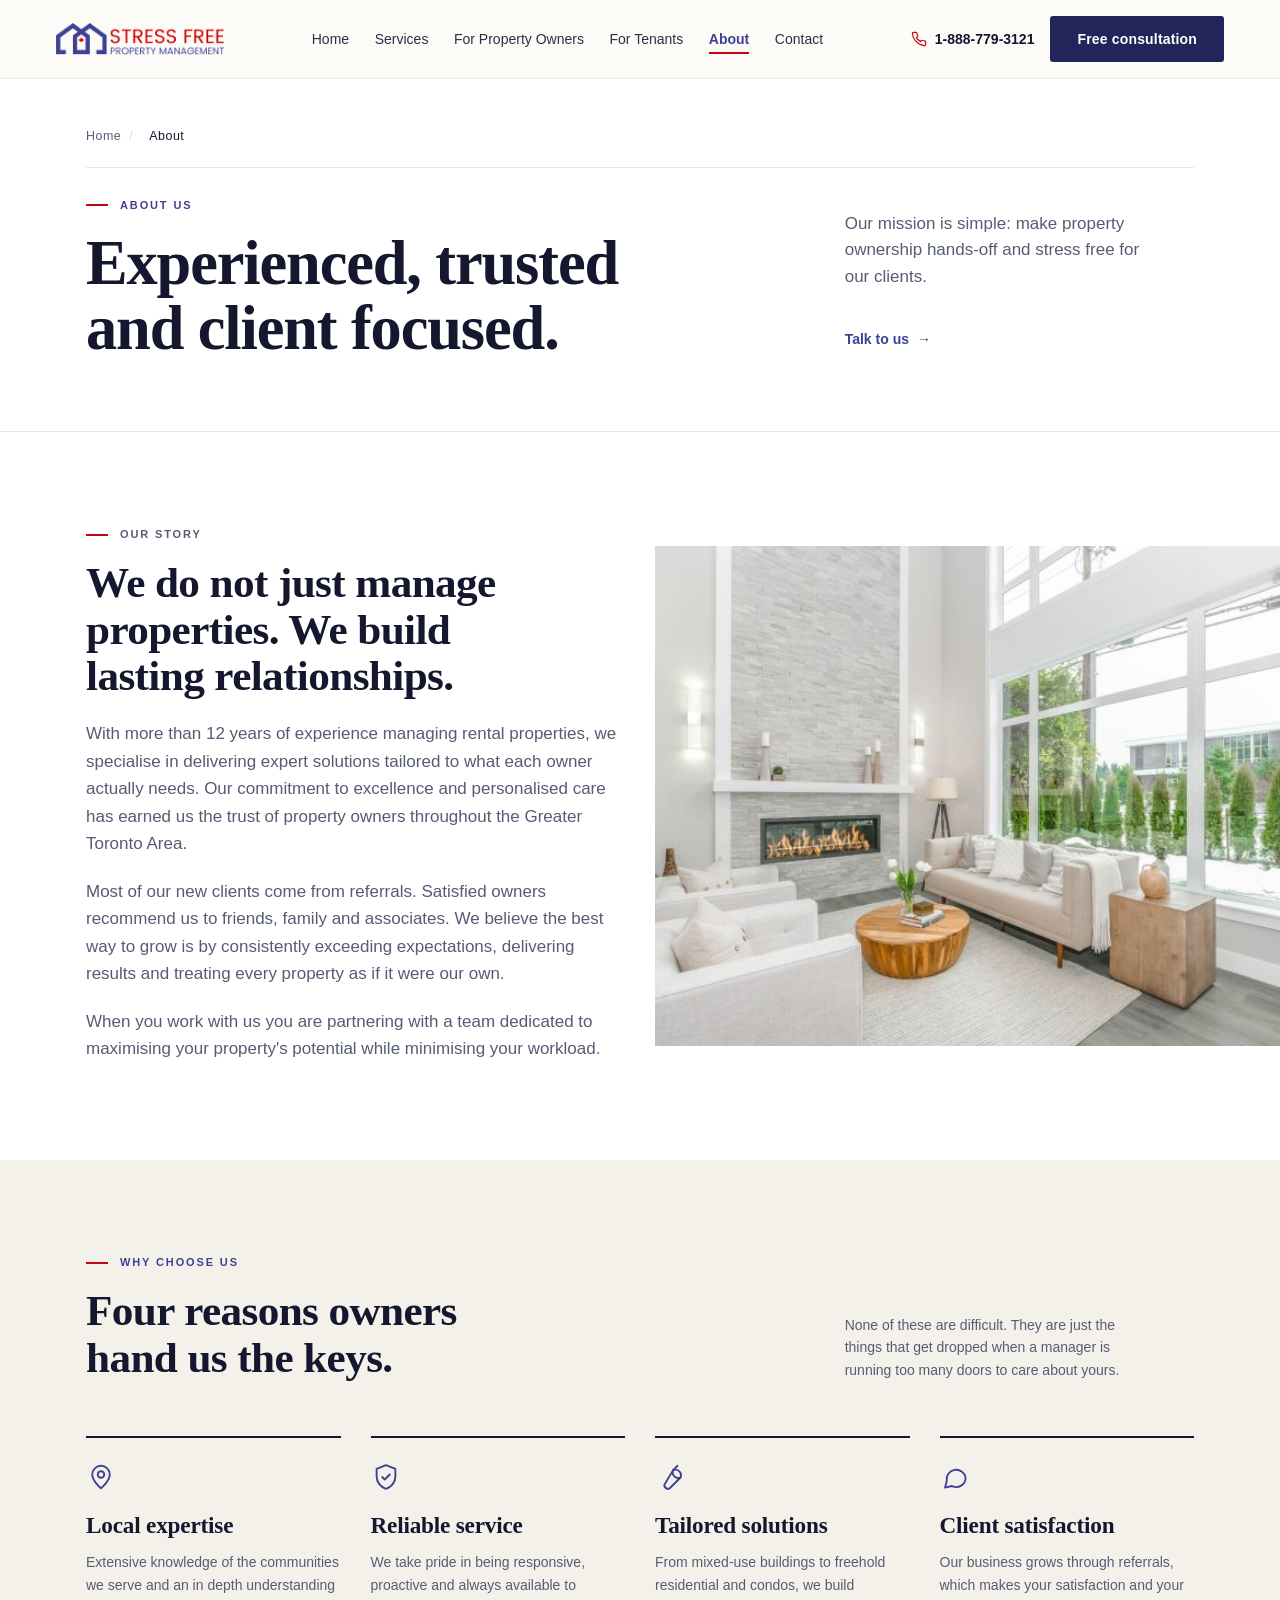
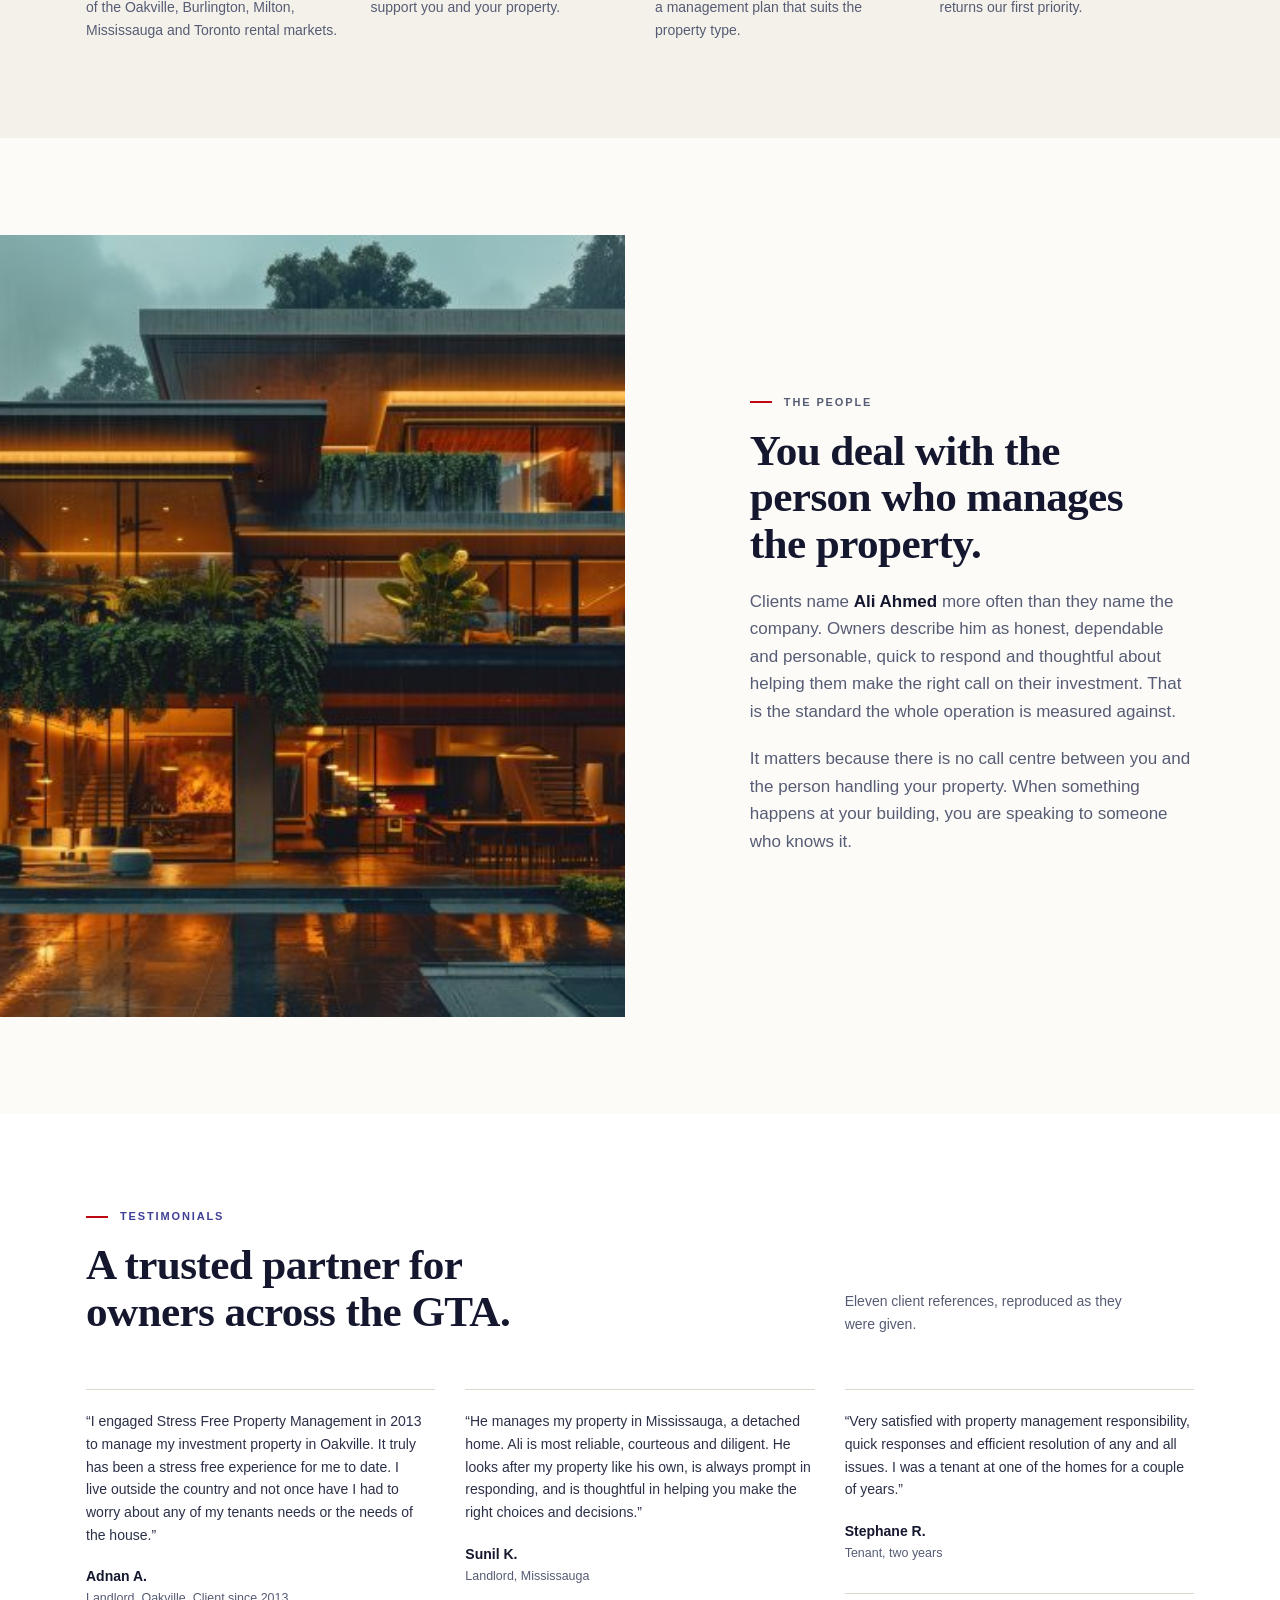
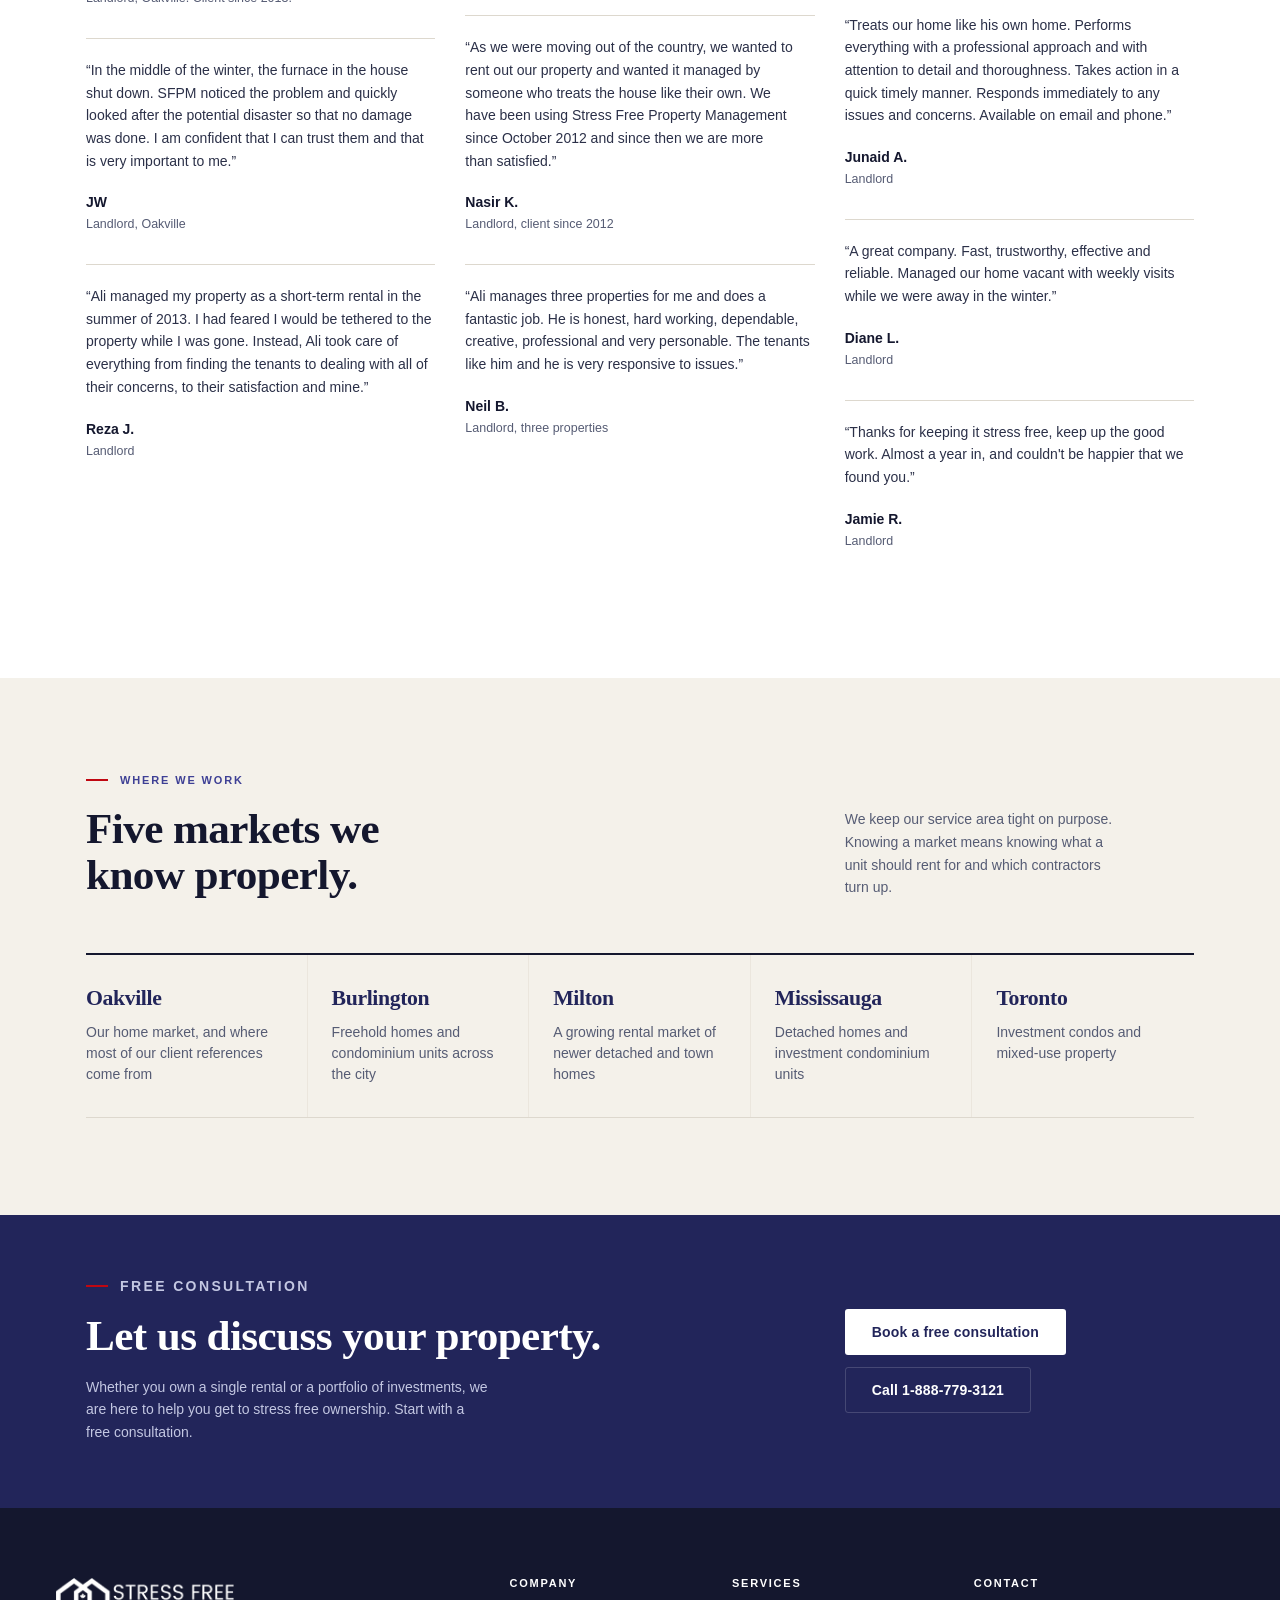
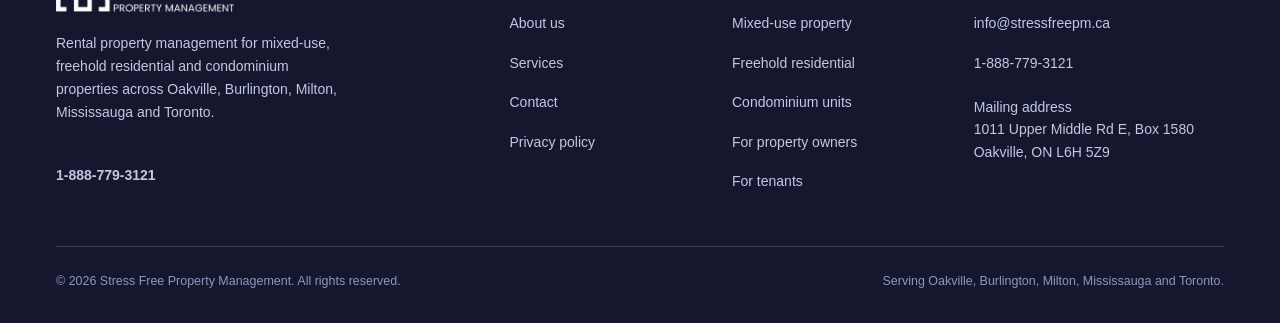
==== commit dd6c379e: "Remove client-input placeholder blocks; add fees and maintenance FAQ entries with matching schema" ====
--- a/about.html
+++ b/about.html
@@ -196,10 +196,6 @@
         </div>
       </div>
       <div class="canvas">
-      <div class="note note--inline">
-        <strong>Needs client input: the team</strong>
-        <p>Ali Ahmed is the only person named anywhere on the current site, and only inside a client testimonial. Titles, a short bio, a photograph and any other team members would make this section far stronger. Also worth adding here: years in the industry, any licences, insurance and association memberships. None are published today.</p>
-      </div>
       </div>
     </section>
 
--- a/assets/css/styles.css
+++ b/assets/css/styles.css
@@ -1045,3 +1045,15 @@
 
 /* contact page: the client-input note sits under the contact list */
 .note--aside { margin-top: var(--s8); max-width: none; }
+
+/* ------------------------------------------------------- final overrides -- */
+
+/* the contact intro needs the same heading-to-lede rhythm as the rest */
+.contact-aside h2 { margin-bottom: var(--s4); }
+.contact-aside .lede { margin-bottom: var(--s8); }
+
+/* on a phone, stacked buttons read better at one width */
+@media (max-width: 560px) {
+  .btn-row .btn { flex: 1 1 100%; }
+  .cta-actions.btn-row { width: 100%; }
+}
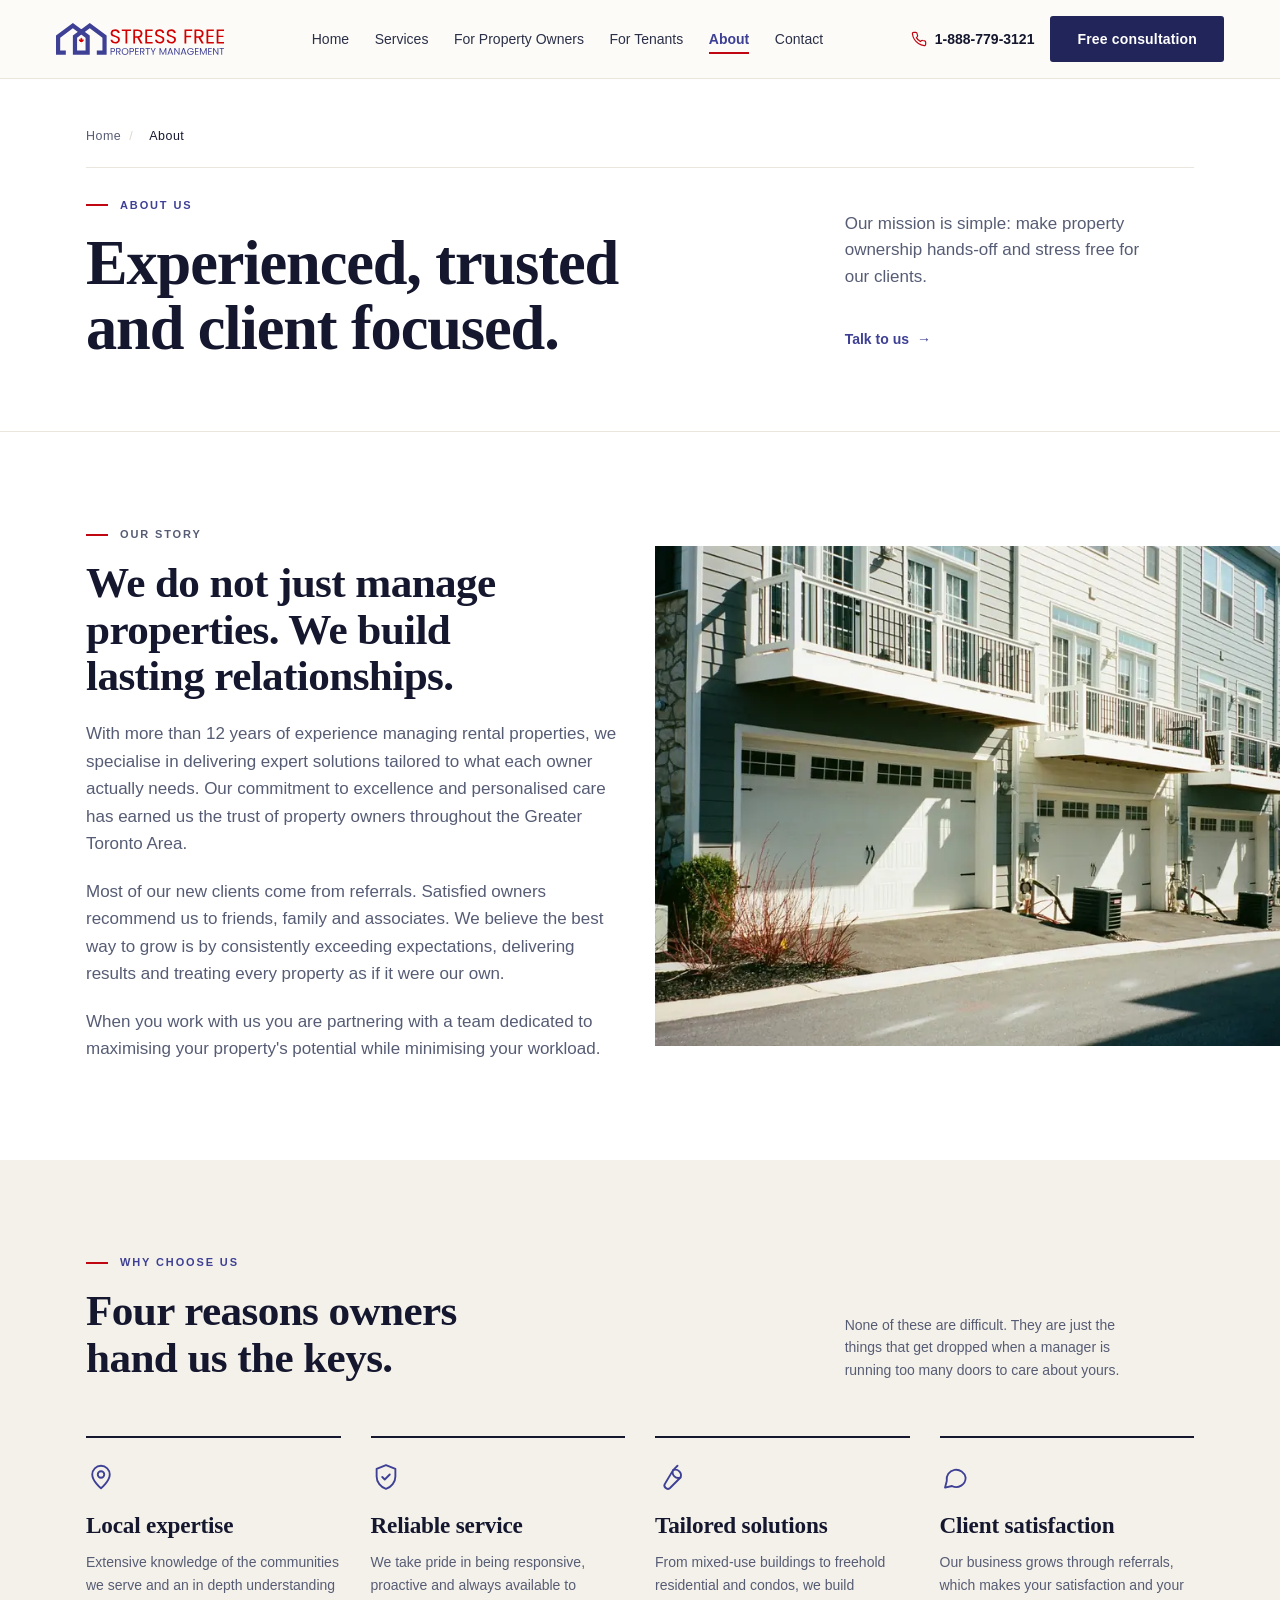
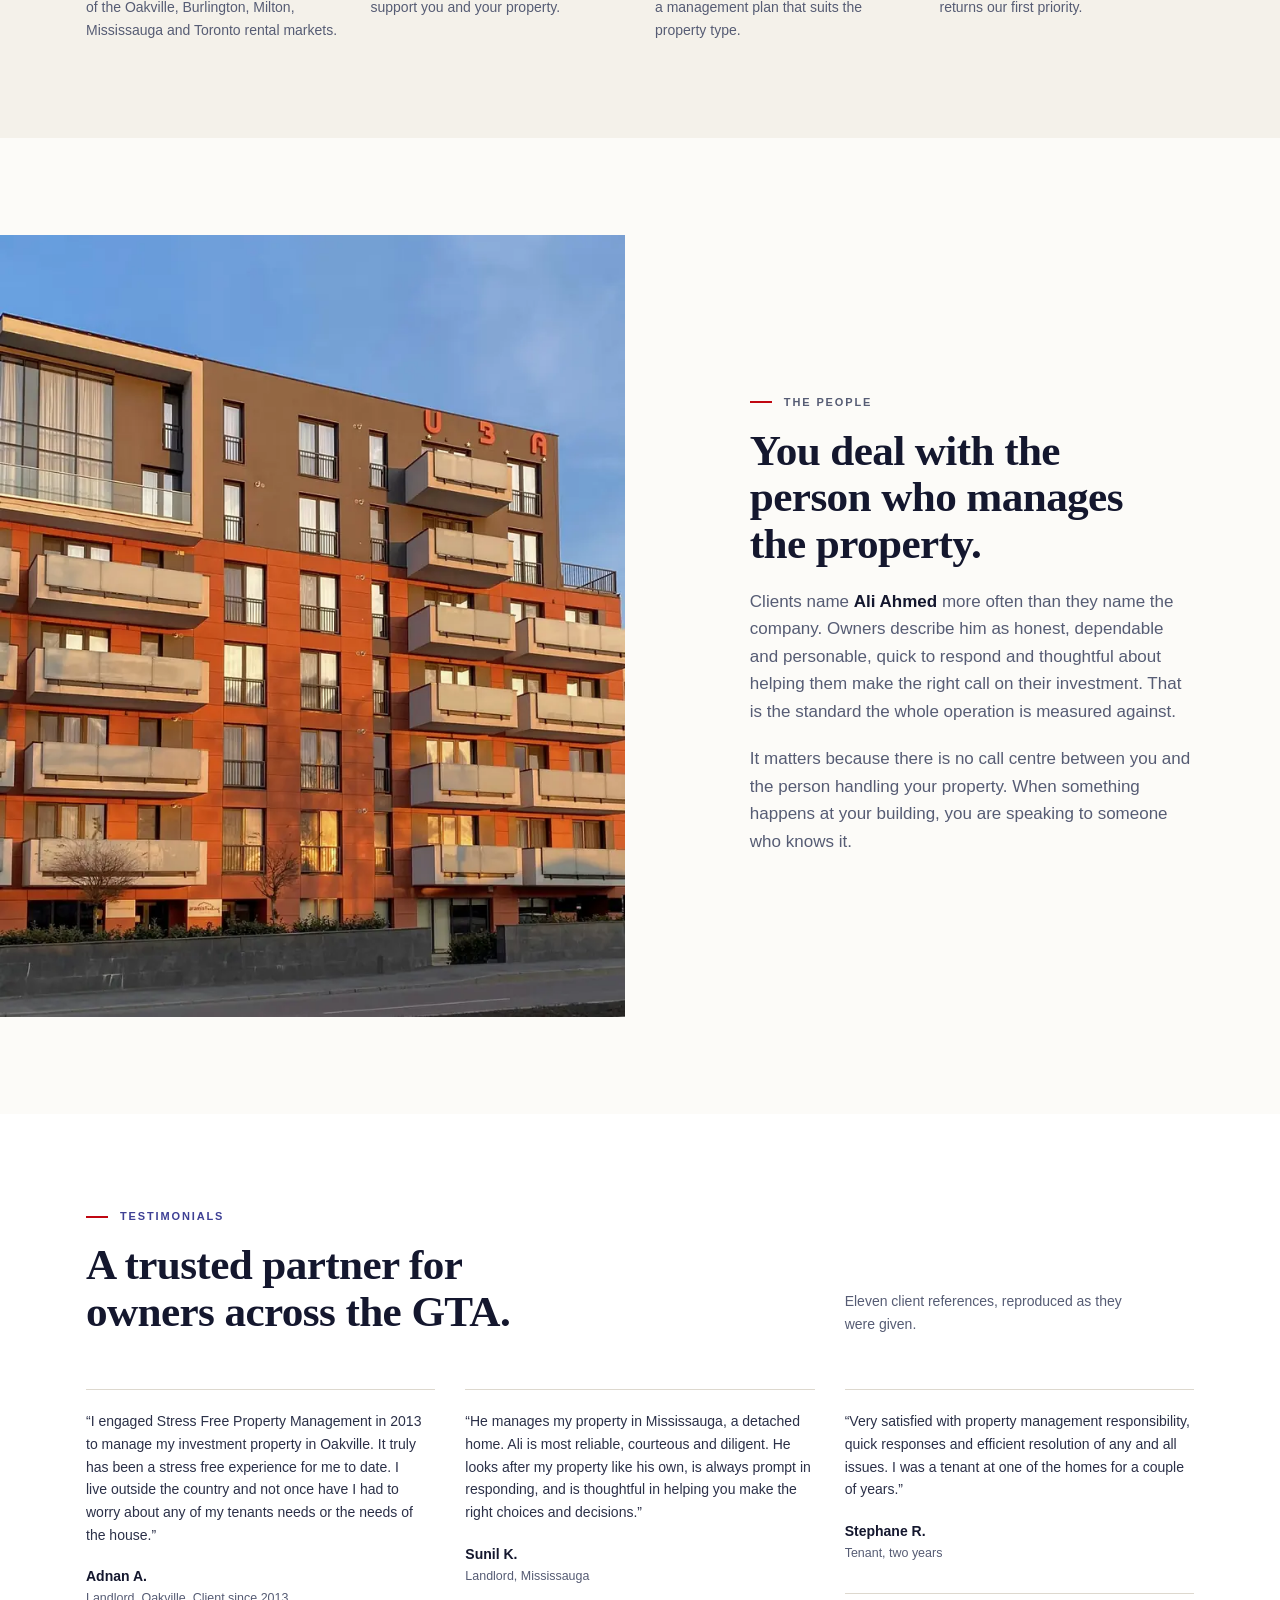
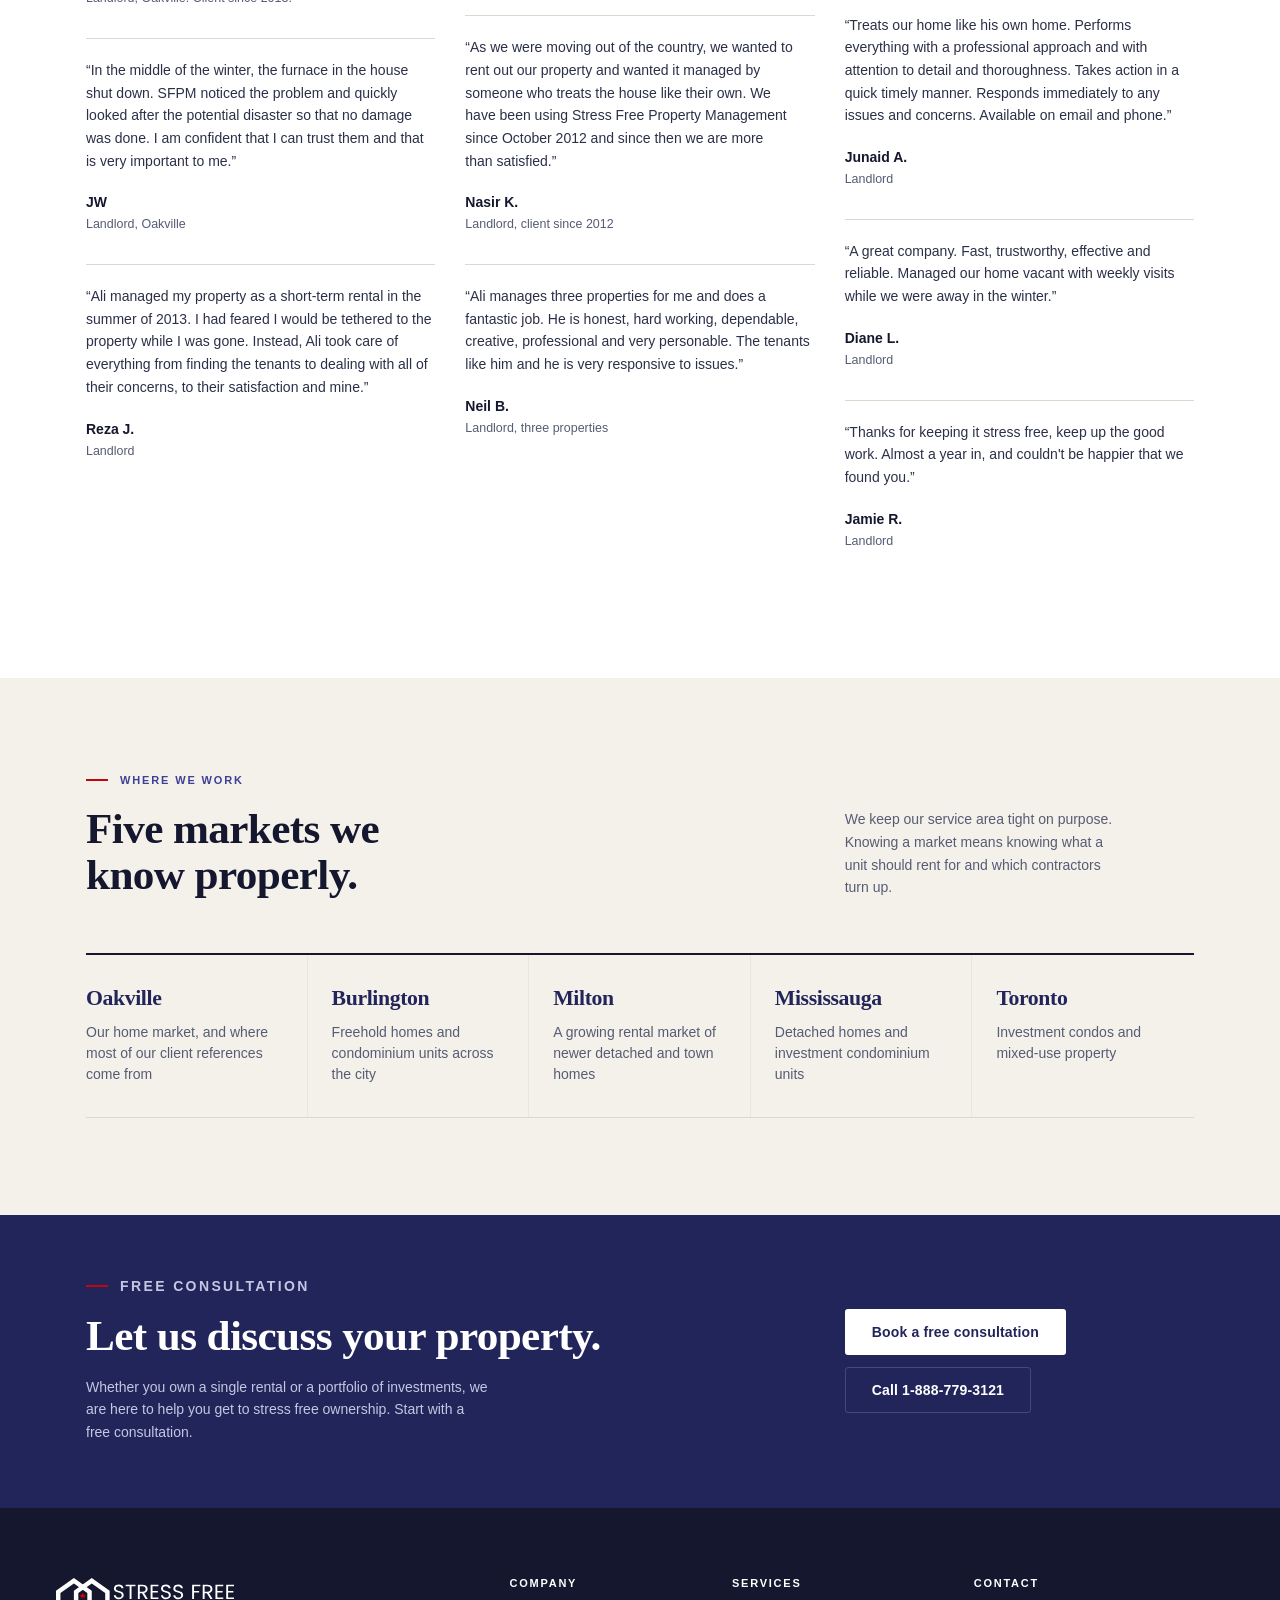
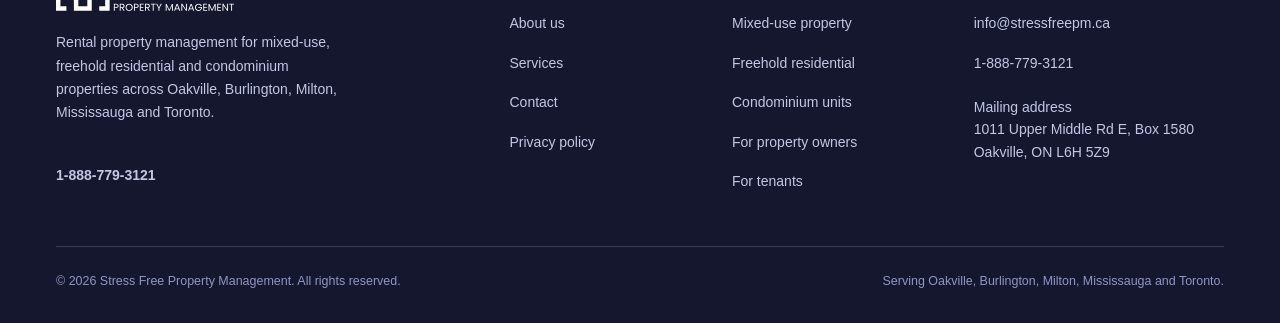
==== commit 3ca01e8d: "Real high-resolution photography and the vector logo Photography: every photo replaced with a proper" ====
--- a/about.html
+++ b/about.html
@@ -7,7 +7,9 @@
 <meta name="description" content="Rental property services in Oakville, Burlington, Milton, Mississauga and Toronto, with 12+ years of experience. Read what eleven clients say about working with us.">
 <link rel="canonical" href="https://stressfreepm.ca/about.html">
 <meta name="theme-color" content="#22255a">
-<link rel="icon" href="assets/images/favicon.png" type="image/png">
+<link rel="icon" href="assets/images/icon.svg" type="image/svg+xml">
+<link rel="icon" href="assets/images/favicon.png" type="image/png" sizes="180x180">
+<link rel="apple-touch-icon" href="assets/images/favicon.png">
 
 <meta property="og:type" content="website">
 <meta property="og:site_name" content="Stress Free Property Management">
@@ -24,7 +26,7 @@
 <meta name="twitter:description" content="Rental property services in Oakville, Burlington, Milton, Mississauga and Toronto, with 12+ years of experience. Read what eleven clients say about working with us.">
 <meta name="twitter:image" content="https://stressfreepm.ca/assets/images/social-preview.jpg">
 
-<link rel="preload" as="image" href="assets/images/living-room-interior.jpg" fetchpriority="high">
+<link rel="preload" as="image" type="image/webp" href="assets/images/townhouse-row-1400.webp" imagesrcset="assets/images/townhouse-row-760.webp 760w, assets/images/townhouse-row-1400.webp 1400w" imagesizes="(max-width: 900px) 100vw, 52vw" fetchpriority="high">
 <link rel="stylesheet" href="assets/css/styles.css">
 <script type="application/ld+json">
 {
@@ -84,7 +86,7 @@
   <header class="site-header">
     <div class="shell header-inner">
       <a class="brand" href="index.html" aria-label="Stress Free Property Management, home">
-        <img src="assets/images/logo.png" alt="Stress Free Property Management" width="178" height="34">
+        <img src="assets/images/logo.svg" alt="Stress Free Property Management" width="1280" height="240">
       </a>
 
       <nav class="nav" id="primary-nav" aria-label="Primary">
@@ -125,7 +127,10 @@
     <section class="band band--surface">
       <div class="canvas feature-inner feature--bleed-right">
         <figure class="feature-media feature-media--photo">
-          <img src="assets/images/living-room-interior.jpg" alt="A bright living space in a property under our management" width="570" height="493">
+          <picture>
+            <source type="image/webp" srcset="assets/images/townhouse-row-760.webp 760w, assets/images/townhouse-row-1400.webp 1400w" sizes="(max-width: 900px) 100vw, 52vw">
+            <img src="assets/images/townhouse-row-640.jpg" alt="A row of townhouses with private garages and balconies on a quiet residential street" width="1400" height="1120" fetchpriority="high">
+          </picture>
         </figure>
         <div class="feature-body">
           <p class="eyebrow">Our story</p>
@@ -183,7 +188,10 @@
     <section class="band">
       <div class="canvas feature-inner feature--bleed-left">
         <figure class="feature-media feature-media--tall">
-          <img src="assets/images/building-evening.jpg" alt="An evening view of a mixed-use building of the type we manage in the GTA" width="418" height="456" loading="lazy">
+          <picture>
+            <source type="image/webp" srcset="assets/images/building-evening-760.webp 760w, assets/images/building-evening-1400.webp 1400w" sizes="(max-width: 900px) 100vw, 52vw">
+            <img src="assets/images/building-evening-640.jpg" alt="Warm evening light across the balconies of a low rise apartment building" width="1400" height="1750" loading="lazy" decoding="async">
+          </picture>
         </figure>
         <div class="feature-body">
           <p class="eyebrow">The people</p>
@@ -298,7 +306,7 @@
     <div class="shell">
       <div class="footer-grid">
         <div>
-          <img src="assets/images/logo-reversed.png" alt="Stress Free Property Management" width="190" height="36">
+          <img src="assets/images/logo-reversed.svg" alt="Stress Free Property Management" width="1280" height="240">
           <p class="footer-about">Rental property management for mixed-use, freehold residential and
             condominium properties across Oakville, Burlington, Milton, Mississauga and Toronto.</p>
           <a class="footer-phone" href="tel:+18887793121">1-888-779-3121</a>
--- a/assets/css/styles.css
+++ b/assets/css/styles.css
@@ -96,6 +96,8 @@
 }
 
 img, svg { max-width: 100%; }
+/* <picture> is a wrapper for the sources only; the <img> inside it stays the layout box. */
+picture { display: contents; }
 img { height: auto; display: block; }
 
 /* ----------------------------------------------------------------- type -- */
@@ -335,7 +337,7 @@
   .nav .btn { display: none; }
 }
 @media (max-width: 560px) {
-  .brand img { width: 144px; }
+  .brand img { width: 160px; }
   .header-inner { min-height: 64px; gap: var(--s3); }
   .header-actions { gap: var(--s2); }
   .header-phone span { display: none; }
